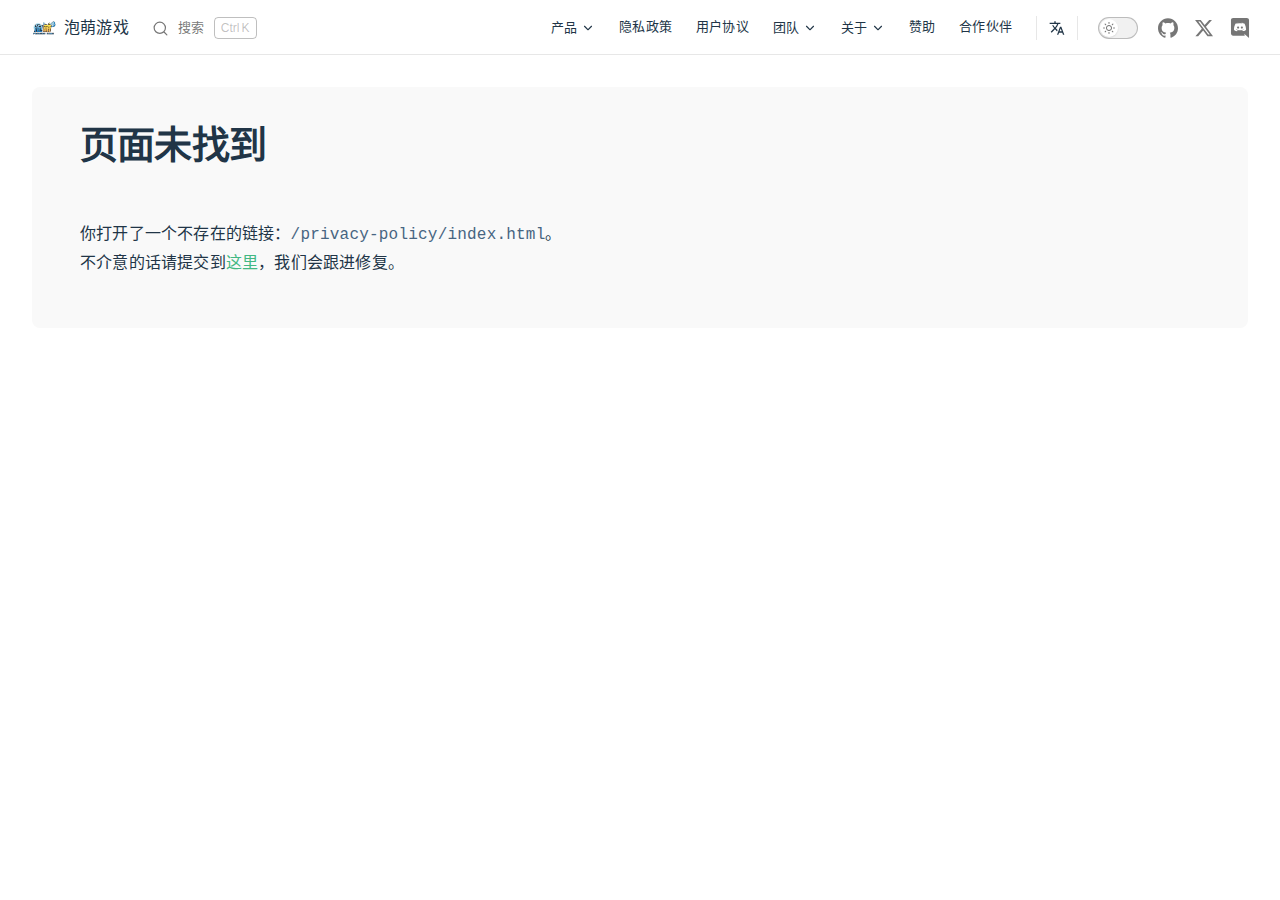
==== privacy-policy/index.html @ c79569f7 "Initial commit27" ====
﻿<!DOCTYPE html>
<html lang="zh-CN" dir="ltr">
    <head>
        <meta charset="utf-8">
        <meta name="viewport" content="width=device-width,initial-scale=1">
        <title>泡萌游戏 - 热爱泡泡系列的初创团队 | 泡萌游戏</title>
        <meta name="description" content="泡萌游戏 - 热爱泡泡系列的初创团队">
        <link rel="preload stylesheet" href="/assets/style.9cc63aee.css" as="style">
        <script type="module" src="/assets/app.879cf5f7.js"></script>
        <link rel="modulepreload" href="/assets/chunks/framework.0ed1d5d2.js">
        <link rel="modulepreload" href="/assets/chunks/VPApp.vue_vue_type_style_index_0_scoped_5dc2ec7a_lang.1f006bdb.js">
        <link rel="modulepreload" href="/assets/chunks/VTLink.vue_vue_type_script_setup_true_lang.615cf787.js">
        <link rel="modulepreload" href="/assets/chunks/PreferenceSwitch.323cb5c9.js">
        <link rel="modulepreload" href="/assets/chunks/VTIconLinkedIn.766062a8.js">
        <link rel="modulepreload" href="/assets/chunks/VTIconChevronLeft.8c786edd.js">
        <link rel="modulepreload" href="/assets/chunks/SponsorsGroup.7c3d9455.js">
        <link rel="modulepreload" href="/assets/index.md.2c958702.lean.js">
        <link rel="prefetch" href="/assets/chunks/VPAlgoliaSearchBox.b4085064.js">
        <link rel="icon" href="/logo.svg">
        <meta name="theme-color" content="#3c8772">
        <meta name="twitter:site" content="@vuejs">
        <meta name="twitter:card" content="summary">
        <meta name="twitter:image" content="http://paomeng-community.rf.gd/wp-content/plugins/pagelayer/images/default-image.png">
        <link rel="preconnect" href="https://sponsors.vuejs.org">
        <script>
            (()=>{
                const e = (s,t,r=!1)=>{
                    const o = localStorage.getItem(s);
                    (o ? o !== "false" : r) && document.documentElement.classList.add(t)
                }
                ;
                e("vue-docs-prefer-composition", "prefer-composition", !0),
                e("vue-docs-prefer-sfc", "prefer-sfc", !0)
            }
            )();
        </script>
        <script src="https://cdn.usefathom.com/script.js" data-site="ZPMMDSYA" data-spa="auto" defer></script>
        <script src="https://vueschool.io/banner.js?affiliate=vuejs&amp;type=top" async></script>
        <script id="check-dark-light">
            (()=>{
                const e = localStorage.getItem("vitepress-theme-appearance") || ""
                  , a = window.matchMedia("(prefers-color-scheme: dark)").matches;
                (!e || e === "auto" ? a : e === "dark") && document.documentElement.classList.add("dark")
            }
            )();
        </script>
        <link rel="preload" href="/assets/inter-roman-latin.2ed14f66.woff2" as="font" type="font/woff2" crossorigin="">
    </head>
    <body>
        <div id="app">
    </div>
        <script>
            window.__VP_HASH_MAP__ = JSON.parse("{\"about_coc.md\":\"25de8bd3\",\"about_community-guide.md\":\"a9beb7de\",\"about_translation.md\":\"0061cc42\",\"api_application.md\":\"ce56d111\",\"about_faq.md\":\"45a38196\",\"api_built-in-components.md\":\"b5990dfc\",\"about_releases.md\":\"05aa1ef6\",\"api_built-in-directives.md\":\"fd3f248b\",\"api_component-instance.md\":\"9a875631\",\"api_composition-api-dependency-injection.md\":\"8c8b9d8b\",\"api_built-in-special-elements.md\":\"4385d204\",\"api_custom-renderer.md\":\"707b3ac7\",\"api_options-composition.md\":\"5fe17748\",\"about_team.md\":\"10da47ed\",\"api_options-misc.md\":\"41c81a0c\",\"api_options-rendering.md\":\"d82fb61f\",\"api_reactivity-advanced.md\":\"6f625af0\",\"api_render-function.md\":\"7cd23d8d\",\"api_sfc-css-features.md\":\"135ed4a3\",\"api_sfc-spec.md\":\"212e61b3\",\"api_general.md\":\"ec56a69b\",\"privacy-policy_index.md\":\"dd8418f2\",\"guide_built-ins_suspense.md\":\"de58e450\",\"guide_built-ins_keep-alive.md\":\"a3218c6a\",\"api_reactivity-core.md\":\"c6df9a8e\",\"api_built-in-special-attributes.md\":\"96eae35e\",\"guide_best-practices_security.md\":\"0eb30174\",\"api_composition-api-setup.md\":\"6ee9abfa\",\"ecosystem_newsletters.md\":\"ddc0d5cd\",\"api_sfc-script-setup.md\":\"d8acce08\",\"examples_index.md\":\"5d3d855e\",\"api_options-state.md\":\"ff826844\",\"api_utility-types.md\":\"74708562\",\"guide_best-practices_production-deployment.md\":\"795f9086\",\"api_ssr.md\":\"2155c472\",\"guide_best-practices_performance.md\":\"277c4415\",\"guide_components_async.md\":\"4675b455\",\"guide_built-ins_transition-group.md\":\"d2d8411f\",\"guide_components_events.md\":\"8458e3d1\",\"guide_built-ins_teleport.md\":\"b6a090df\",\"ecosystem_themes.md\":\"839d862e\",\"guide_essentials_class-and-style.md\":\"4e4f43bb\",\"glossary_index.md\":\"eb084577\",\"guide_built-ins_transition.md\":\"956b362d\",\"guide_essentials_computed.md\":\"96ca0778\",\"guide_essentials_application.md\":\"387b56f6\",\"guide_essentials_conditional.md\":\"0252ae98\",\"guide_essentials_component-basics.md\":\"71edc41a\",\"api_options-lifecycle.md\":\"9057f93d\",\"guide_components_v-model.md\":\"be3d6472\",\"api_composition-api-lifecycle.md\":\"5ba3d796\",\"guide_components_props.md\":\"957d31b7\",\"guide_components_registration.md\":\"c59cb3fa\",\"guide_components_attrs.md\":\"ddf43b85\",\"api_reactivity-utilities.md\":\"ba68617e\",\"guide_essentials_list.md\":\"129507c3\",\"guide_essentials_watchers.md\":\"65344363\",\"guide_essentials_template-refs.md\":\"2aaca9d3\",\"guide_essentials_template-syntax.md\":\"4d2fc076\",\"guide_essentials_reactivity-fundamentals.md\":\"3f1848a1\",\"guide_essentials_event-handling.md\":\"92ad7624\",\"guide_essentials_forms.md\":\"38e78db8\",\"guide_components_provide-inject.md\":\"69239d35\",\"guide_extras_render-function.md\":\"faedab91\",\"style-guide_index.md\":\"e57d1f88\",\"guide_extras_composition-api-faq.md\":\"ec453c80\",\"partners_herodevs.md\":\"926a9d17\",\"guide_extras_ways-of-using-vue.md\":\"93390914\",\"guide_extras_web-components.md\":\"84e0fea4\",\"guide_scaling-up_sfc.md\":\"a106f2be\",\"guide_scaling-up_tooling.md\":\"286da1ee\",\"index.md\":\"2c958702\",\"style-guide_pleade_do_not_translate.md\":\"fbd7b912\",\"guide_extras_reactivity-in-depth.md\":\"37da1e55\",\"translations_index.md\":\"15ffd0f9\",\"guide_extras_animation.md\":\"406b498a\",\"style-guide_rules-use-with-caution.md\":\"bf956f3b\",\"partners_vehikl.md\":\"e9d524e2\",\"partners_passionatepeople.md\":\"aac1ba7f\",\"partners_monterail.md\":\"662cd9ce\",\"partners_curotec.md\":\"7b288eff\",\"partners_redberry.md\":\"d203e96f\",\"sponsor_index.md\":\"1bc20718\",\"tutorial_index.md\":\"fbb121b0\",\"partners_dreamonkey.md\":\"c040f3a1\",\"partners_webreinvent.md\":\"e53c8828\",\"style-guide_rules-recommended.md\":\"b1286bd4\",\"guide_components_slots.md\":\"effa63b6\",\"guide_extras_rendering-mechanism.md\":\"5ae6528e\",\"guide_extras_reactivity-transform.md\":\"139a6910\",\"style-guide_rules-essential.md\":\"c623bb08\",\"guide_scaling-up_routing.md\":\"33ca87a1\",\"guide_best-practices_accessibility.md\":\"5253fca5\",\"guide_typescript_options-api.md\":\"a53b3999\",\"partners_all.md\":\"feab053f\",\"partners_tighten.md\":\"6e459152\",\"guide_typescript_overview.md\":\"6a13c2b5\",\"guide_reusability_plugins.md\":\"2088f174\",\"guide_reusability_composables.md\":\"706904c0\",\"guide_reusability_custom-directives.md\":\"f51fe948\",\"guide_scaling-up_testing.md\":\"d69e47fb\",\"guide_scaling-up_state-management.md\":\"57cd5b83\",\"guide_quick-start.md\":\"bdcaf1fb\",\"guide_introduction.md\":\"aaa1272c\",\"guide_essentials_lifecycle.md\":\"966e0b49\",\"partners_index.md\":\"b639074b\",\"guide_scaling-up_ssr.md\":\"2ff46711\",\"style-guide_rules-strongly-recommended.md\":\"1cb49fe9\",\"guide_typescript_composition-api.md\":\"bf68dfe5\"}");
            window.__VP_SITE_DATA__ = JSON.parse("{\"lang\":\"zh-CN\",\"dir\":\"ltr\",\"title\":\"泡萌游戏\",\"description\":\"泡萌游戏 - 热爱泡泡系列的初创团队\",\"base\":\"/\",\"head\":[],\"appearance\":true,\"themeConfig\":{\"nav\":[{\"text\":\"产品\",\"activeMatch\":\"^/(guide|style-guide|cookbook|examples)/\",\"items\":[{\"text\":\"泡泡战士冒险\",\"link\":\"/introduction/bubblefighteradv\"}]},{\"text\":\"隐私政策\",\"activeMatch\":\"^/privacy-policy/\",\"link\":\"/privacy-policy/\"},{\"text\":\"用户协议\",\"link\":\"/user-agreement\"},{\"text\":\"团队\",\"activeMatch\":\"^/ecosystem/\",\"items\":[{\"text\":\"团队介绍\",\"items\":[{\"text\":\"主创\",\"link\":\"/partners/\"},{\"text\":\"美术师\",\"link\":\"/ecosystem/themes\"},{\"text\":\"建模师\",\"link\":\"https://certification.vuejs.org/?ref=vuejs-nav\"},{\"text\":\"韩语翻译师\",\"link\":\"https://vuejobs.com/?ref=vuejs\"}]}]},{\"text\":\"关于\",\"activeMatch\":\"^/about/\",\"items\":[{\"text\":\"常见问题\",\"link\":\"/about/faq\"},{\"text\":\"联系方式\",\"link\":\"/about/team\"},{\"text\":\"版本发布\",\"link\":\"/about/releases\"},{\"text\":\"特别鸣谢\",\"link\":\"/about/community-guide\"}]},{\"text\":\"赞助\",\"link\":\"/sponsor/\"},{\"text\":\"合作伙伴\",\"link\":\"/partners/\",\"activeMatch\":\"^/partners/\"}],\"sidebar\":{\"/guide/\":[{\"text\":\"开始\",\"items\":[{\"text\":\"简介\",\"link\":\"/guide/introduction\"},{\"text\":\"快速上手\",\"link\":\"/guide/quick-start\"}]},{\"text\":\"基础\",\"items\":[{\"text\":\"创建一个应用\",\"link\":\"/guide/essentials/application\"},{\"text\":\"模板语法\",\"link\":\"/guide/essentials/template-syntax\"},{\"text\":\"响应式基础\",\"link\":\"/guide/essentials/reactivity-fundamentals\"},{\"text\":\"计算属性\",\"link\":\"/guide/essentials/computed\"},{\"text\":\"类与样式绑定\",\"link\":\"/guide/essentials/class-and-style\"},{\"text\":\"条件渲染\",\"link\":\"/guide/essentials/conditional\"},{\"text\":\"列表渲染\",\"link\":\"/guide/essentials/list\"},{\"text\":\"事件处理\",\"link\":\"/guide/essentials/event-handling\"},{\"text\":\"表单输入绑定\",\"link\":\"/guide/essentials/forms\"},{\"text\":\"生命周期\",\"link\":\"/guide/essentials/lifecycle\"},{\"text\":\"侦听器\",\"link\":\"/guide/essentials/watchers\"},{\"text\":\"模板引用\",\"link\":\"/guide/essentials/template-refs\"},{\"text\":\"组件基础\",\"link\":\"/guide/essentials/component-basics\"}]},{\"text\":\"深入组件\",\"items\":[{\"text\":\"注册\",\"link\":\"/guide/components/registration\"},{\"text\":\"Props\",\"link\":\"/guide/components/props\"},{\"text\":\"事件\",\"link\":\"/guide/components/events\"},{\"text\":\"组件 v-model\",\"link\":\"/guide/components/v-model\"},{\"text\":\"透传 Attributes\",\"link\":\"/guide/components/attrs\"},{\"text\":\"插槽\",\"link\":\"/guide/components/slots\"},{\"text\":\"依赖注入\",\"link\":\"/guide/components/provide-inject\"},{\"text\":\"异步组件\",\"link\":\"/guide/components/async\"}]},{\"text\":\"逻辑复用\",\"items\":[{\"text\":\"组合式函数\",\"link\":\"/guide/reusability/composables\"},{\"text\":\"自定义指令\",\"link\":\"/guide/reusability/custom-directives\"},{\"text\":\"插件\",\"link\":\"/guide/reusability/plugins\"}]},{\"text\":\"内置组件\",\"items\":[{\"text\":\"Transition\",\"link\":\"/guide/built-ins/transition\"},{\"text\":\"TransitionGroup\",\"link\":\"/guide/built-ins/transition-group\"},{\"text\":\"KeepAlive\",\"link\":\"/guide/built-ins/keep-alive\"},{\"text\":\"Teleport\",\"link\":\"/guide/built-ins/teleport\"},{\"text\":\"Suspense\",\"link\":\"/guide/built-ins/suspense\"}]},{\"text\":\"应用规模化\",\"items\":[{\"text\":\"单文件组件\",\"link\":\"/guide/scaling-up/sfc\"},{\"text\":\"工具链\",\"link\":\"/guide/scaling-up/tooling\"},{\"text\":\"路由\",\"link\":\"/guide/scaling-up/routing\"},{\"text\":\"状态管理\",\"link\":\"/guide/scaling-up/state-management\"},{\"text\":\"测试\",\"link\":\"/guide/scaling-up/testing\"},{\"text\":\"服务端渲染 (SSR)\",\"link\":\"/guide/scaling-up/ssr\"}]},{\"text\":\"最佳实践\",\"items\":[{\"text\":\"生产部署\",\"link\":\"/guide/best-practices/production-deployment\"},{\"text\":\"性能优化\",\"link\":\"/guide/best-practices/performance\"},{\"text\":\"无障碍访问\",\"link\":\"/guide/best-practices/accessibility\"},{\"text\":\"安全\",\"link\":\"/guide/best-practices/security\"}]},{\"text\":\"TypeScript\",\"items\":[{\"text\":\"总览\",\"link\":\"/guide/typescript/overview\"},{\"text\":\"TS 与组合式 API\",\"link\":\"/guide/typescript/composition-api\"},{\"text\":\"TS 与选项式 API\",\"link\":\"/guide/typescript/options-api\"}]},{\"text\":\"进阶主题\",\"items\":[{\"text\":\"使用 Vue 的多种方式\",\"link\":\"/guide/extras/ways-of-using-vue\"},{\"text\":\"组合式 API 常见问答\",\"link\":\"/guide/extras/composition-api-faq\"},{\"text\":\"深入响应式系统\",\"link\":\"/guide/extras/reactivity-in-depth\"},{\"text\":\"渲染机制\",\"link\":\"/guide/extras/rendering-mechanism\"},{\"text\":\"渲染函数 & JSX\",\"link\":\"/guide/extras/render-function\"},{\"text\":\"Vue 与 Web Components\",\"link\":\"/guide/extras/web-components\"},{\"text\":\"动画技巧\",\"link\":\"/guide/extras/animation\"}]}],\"/api/\":[{\"text\":\"全局 API\",\"items\":[{\"text\":\"应用实例\",\"link\":\"/api/application\"},{\"text\":\"通用\",\"link\":\"/api/general\"}]},{\"text\":\"组合式 API\",\"items\":[{\"text\":\"setup()\",\"link\":\"/api/composition-api-setup\"},{\"text\":\"响应式: 核心\",\"link\":\"/api/reactivity-core\"},{\"text\":\"响应式: 工具\",\"link\":\"/api/reactivity-utilities\"},{\"text\":\"响应式: 进阶\",\"link\":\"/api/reactivity-advanced\"},{\"text\":\"生命周期钩子\",\"link\":\"/api/composition-api-lifecycle\"},{\"text\":\"依赖注入\",\"link\":\"/api/composition-api-dependency-injection\"}]},{\"text\":\"选项式 API\",\"items\":[{\"text\":\"状态选项\",\"link\":\"/api/options-state\"},{\"text\":\"渲染选项\",\"link\":\"/api/options-rendering\"},{\"text\":\"生命周期选项\",\"link\":\"/api/options-lifecycle\"},{\"text\":\"组合选项\",\"link\":\"/api/options-composition\"},{\"text\":\"其他杂项\",\"link\":\"/api/options-misc\"},{\"text\":\"组件实例\",\"link\":\"/api/component-instance\"}]},{\"text\":\"内置内容\",\"items\":[{\"text\":\"指令\",\"link\":\"/api/built-in-directives\"},{\"text\":\"组件\",\"link\":\"/api/built-in-components\"},{\"text\":\"特殊元素\",\"link\":\"/api/built-in-special-elements\"},{\"text\":\"特殊 Attributes\",\"link\":\"/api/built-in-special-attributes\"}]},{\"text\":\"单文件组件\",\"items\":[{\"text\":\"语法定义\",\"link\":\"/api/sfc-spec\"},{\"text\":\"<script setup>\",\"link\":\"/api/sfc-script-setup\"},{\"text\":\"CSS 功能\",\"link\":\"/api/sfc-css-features\"}]},{\"text\":\"进阶 API\",\"items\":[{\"text\":\"渲染函数\",\"link\":\"/api/render-function\"},{\"text\":\"服务端渲染\",\"link\":\"/api/ssr\"},{\"text\":\"TypeScript 工具类型\",\"link\":\"/api/utility-types\"},{\"text\":\"自定义渲染\",\"link\":\"/api/custom-renderer\"}]}],\"/examples/\":[{\"text\":\"基础\",\"items\":[{\"text\":\"你好，世界\",\"link\":\"/examples/#hello-world\"},{\"text\":\"处理用户输入\",\"link\":\"/examples/#handling-input\"},{\"text\":\"Attribute 绑定\",\"link\":\"/examples/#attribute-bindings\"},{\"text\":\"条件与循环\",\"link\":\"/examples/#conditionals-and-loops\"},{\"text\":\"表单绑定\",\"link\":\"/examples/#form-bindings\"},{\"text\":\"简单组件\",\"link\":\"/examples/#simple-component\"}]},{\"text\":\"实战\",\"items\":[{\"text\":\"Markdown 编辑器\",\"link\":\"/examples/#markdown\"},{\"text\":\"获取数据\",\"link\":\"/examples/#fetching-data\"},{\"text\":\"带有排序和过滤器的网格\",\"link\":\"/examples/#grid\"},{\"text\":\"树状视图\",\"link\":\"/examples/#tree\"},{\"text\":\"SVG 图像\",\"link\":\"/examples/#svg\"},{\"text\":\"带过渡动效的模态框\",\"link\":\"/examples/#modal\"},{\"text\":\"带过渡动效的列表\",\"link\":\"/examples/#list-transition\"},{\"text\":\"TodoMVC\",\"link\":\"/examples/#todomvc\"}]},{\"text\":\"7 GUIs\",\"items\":[{\"text\":\"计数器\",\"link\":\"/examples/#counter\"},{\"text\":\"温度转换器\",\"link\":\"/examples/#temperature-converter\"},{\"text\":\"机票预订\",\"link\":\"/examples/#flight-booker\"},{\"text\":\"计时器\",\"link\":\"/examples/#timer\"},{\"text\":\"CRUD\",\"link\":\"/examples/#crud\"},{\"text\":\"画圆\",\"link\":\"/examples/#circle-drawer\"},{\"text\":\"单元格\",\"link\":\"/examples/#cells\"}]}],\"/style-guide/\":[{\"text\":\"Style Guide\",\"items\":[{\"text\":\"Overview\",\"link\":\"/style-guide/\"},{\"text\":\"A - Essential\",\"link\":\"/style-guide/rules-essential\"},{\"text\":\"B - Strongly Recommended\",\"link\":\"/style-guide/rules-strongly-recommended\"},{\"text\":\"C - Recommended\",\"link\":\"/style-guide/rules-recommended\"},{\"text\":\"D - Use with Caution\",\"link\":\"/style-guide/rules-use-with-caution\"}]}]},\"i18n\":{\"search\":\"搜索\",\"menu\":\"菜单\",\"toc\":\"本页目录\",\"returnToTop\":\"返回顶部\",\"appearance\":\"外观\",\"previous\":\"前一篇\",\"next\":\"下一篇\",\"pageNotFound\":\"页面未找到\",\"deadLink\":{\"before\":\"你打开了一个不存在的链接：\",\"after\":\"。\"},\"deadLinkReport\":{\"before\":\"不介意的话请提交到\",\"link\":\"这里\",\"after\":\"，我们会跟进修复。\"},\"footerLicense\":{\"before\":\"\",\"after\":\"\"},\"ariaAnnouncer\":{\"before\":\"\",\"after\":\"已经加载完毕\"},\"ariaDarkMode\":\"切换深色模式\",\"ariaSkipToContent\":\"直接跳到内容\",\"ariaToC\":\"当前页面的目录\",\"ariaMainNav\":\"主导航\",\"ariaMobileNav\":\"移动版导航\",\"ariaSidebarNav\":\"侧边栏导航\"},\"localeLinks\":[{\"link\":\"https://vuejs.org\",\"text\":\"English\",\"repo\":\"https://github.com/vuejs/docs\"},{\"link\":\"https://ja.vuejs.org\",\"text\":\"日本語\",\"repo\":\"https://github.com/vuejs-translations/docs-ja\"},{\"link\":\"https://ua.vuejs.org\",\"text\":\"Українська\",\"repo\":\"https://github.com/vuejs-translations/docs-uk\"},{\"link\":\"https://fr.vuejs.org\",\"text\":\"Français\",\"repo\":\"https://github.com/vuejs-translations/docs-fr\"},{\"link\":\"https://ko.vuejs.org\",\"text\":\"한국어\",\"repo\":\"https://github.com/vuejs-translations/docs-ko\"},{\"link\":\"https://pt.vuejs.org\",\"text\":\"Português\",\"repo\":\"https://github.com/vuejs-translations/docs-pt\"},{\"link\":\"https://bn.vuejs.org\",\"text\":\"বাংলা\",\"repo\":\"https://github.com/vuejs-translations/docs-bn\"},{\"link\":\"https://it.vuejs.org\",\"text\":\"Italiano\",\"repo\":\"https://github.com/vuejs-translations/docs-it\"},{\"link\":\"/translations/\",\"text\":\"帮助我们翻译！\",\"isTranslationsDesc\":true}],\"algolia\":{\"indexName\":\"vuejs_cn2\",\"appId\":\"UURH1MHAF7\",\"apiKey\":\"c23eb8e7895f42daeaf2bf6f63eb4bf6\",\"searchParameters\":{\"facetFilters\":[\"version:v3\"]},\"placeholder\":\"搜索文档\",\"translations\":{\"button\":{\"buttonText\":\"搜索\"},\"modal\":{\"searchBox\":{\"resetButtonTitle\":\"清除查询条件\",\"resetButtonAriaLabel\":\"清除查询条件\",\"cancelButtonText\":\"取消\",\"cancelButtonAriaLabel\":\"取消\"},\"startScreen\":{\"recentSearchesTitle\":\"搜索历史\",\"noRecentSearchesText\":\"没有搜索历史\",\"saveRecentSearchButtonTitle\":\"保存到搜索历史\",\"removeRecentSearchButtonTitle\":\"从搜索历史中移除\",\"favoriteSearchesTitle\":\"收藏\",\"removeFavoriteSearchButtonTitle\":\"从收藏中移除\"},\"errorScreen\":{\"titleText\":\"无法获取结果\",\"helpText\":\"你可能需要检查你的网络连接\"},\"footer\":{\"selectText\":\"选择\",\"navigateText\":\"切换\",\"closeText\":\"关闭\",\"searchByText\":\"搜索供应商\"},\"noResultsScreen\":{\"noResultsText\":\"无法找到相关结果\",\"suggestedQueryText\":\"你可以尝试查询\",\"reportMissingResultsText\":\"你认为这个查询应该有结果？\",\"reportMissingResultsLinkText\":\"向我们反馈\"}}}},\"socialLinks\":[{\"icon\":\"github\",\"link\":\"https://github.com/vuejs/\"},{\"icon\":\"twitter\",\"link\":\"https://twitter.com/vuejs\"},{\"icon\":\"discord\",\"link\":\"https://discord.com/invite/HBherRA\"}],\"editLink\":{\"repo\":\"vuejs-translations/docs-zh-cn\",\"text\":\"在 GitHub 上编辑此页\"},\"footer\":{\"license\":{\"text\":\"版权声明\",\"link\":\"https://github.com/vuejs-translations/docs-zh-cn#%E7%89%88%E6%9D%83%E5%A3%B0%E6%98%8E\"},\"copyright\":\"本中文文档采用 知识共享署名-非商业性使用-相同方式共享 4.0 国际许可协议  (CC BY-NC-SA 4.0) 进行许可。\"}},\"locales\":{},\"scrollOffset\":[\"header\",\".VPLocalNav\"],\"cleanUrls\":false}");
        </script>
    </body>
</html>
---- assets/style.9cc63aee.css ----
@import"https://fonts.googleapis.com/css2?family=Inter:wght@100..900&display=swap";.TeamHero[data-v-96f4b379] {
    padding: 48px 24px
}

@media (min-width: 768px) {
    .TeamHero[data-v-96f4b379] {
        padding:64px 32px 48px
    }
}

.container[data-v-96f4b379] {
    margin: 0 auto;
    max-width: 960px
}

.title[data-v-96f4b379],.lead[data-v-96f4b379] {
    transition: color .25s
}

.title[data-v-96f4b379] {
    line-height: 32px;
    font-size: 32px;
    font-weight: 500
}

@media (min-width: 768px) {
    .title[data-v-96f4b379] {
        line-height:40px;
        font-size: 40px
    }
}

.lead[data-v-96f4b379] {
    padding-top: 8px;
    font-size: 16px;
    font-weight: 500;
    max-width: 512px;
    color: var(--vt-c-text-2)
}

.action[data-v-96f4b379] {
    padding-top: 4px
}

.action[data-v-96f4b379] a {
    display: inline-block;
    line-height: 20px;
    font-size: 14px;
    font-weight: 500;
    color: var(--vt-c-brand);
    transition: color .25s
}

.action[data-v-96f4b379] a:hover {
    color: var(--vt-c-brand-dark)
}

.TeamMember[data-v-ddc220f8] {
    position: relative;
    background-color: var(--vt-c-bg-soft);
    transition: background-color .5s
}

@media (min-width: 512px) {
    .TeamMember[data-v-ddc220f8] {
        display:flex
    }
}

@media (min-width: 640px) {
    .TeamMember[data-v-ddc220f8] {
        border-radius:8px
    }
}

.sponsor[data-v-ddc220f8] {
    position: absolute;
    top: 16px;
    right: 16px;
    display: flex;
    align-items: center;
    border: 1px solid #fd1d7c;
    border-radius: 4px;
    padding: 4px 8px;
    font-size: 12px;
    font-weight: 500;
    color: #fd1d7c;
    transition: color .25s,background-color .25s
}

.sponsor[data-v-ddc220f8]:hover {
    color: var(--vt-c-white);
    background-color: #fd1d7c
}

.sponsor-icon[data-v-ddc220f8] {
    margin-right: 6px;
    width: 14px;
    height: 14px;
    fill: currentColor
}

.avatar[data-v-ddc220f8] {
    flex-shrink: 0;
    padding: 32px 32px 0
}

@media (min-width: 512px) {
    .avatar[data-v-ddc220f8] {
        padding:32px 0 0 32px
    }
}

.avatar-img[data-v-ddc220f8] {
    border-radius: 50%;
    width: 96px;
    height: 96px;
    transform: translate(-8px)
}

@media (min-width: 512px) {
    .avatar-img[data-v-ddc220f8] {
        width:80px;
        height: 80px;
        transform: translate(0)
    }
}

.data[data-v-ddc220f8] {
    padding: 20px 32px 32px
}

@media (min-width: 512px) {
    .data[data-v-ddc220f8] {
        padding:40px 32px 32px
    }
}

.name[data-v-ddc220f8] {
    font-size: 20px;
    font-weight: 500
}

.org[data-v-ddc220f8] {
    padding-top: 4px;
    line-height: 20px;
    max-width: 320px;
    font-size: 14px;
    font-weight: 500;
    color: var(--vt-c-text-2);
    transition: color .5s
}

.company[data-v-ddc220f8] {
    color: var(--vt-c-text-1);
    transition: color .25s
}

.company.link[data-v-ddc220f8]:hover {
    color: var(--vt-c-brand);
    transition: color .5s
}

.profiles[data-v-ddc220f8] {
    padding-top: 16px
}

.desc[data-v-ddc220f8] {
    display: flex
}

.desc+.desc[data-v-ddc220f8] {
    padding-top: 12px
}

.desc-title[data-v-ddc220f8] {
    display: flex;
    justify-content: center;
    align-items: center;
    flex-shrink: 0;
    padding-right: 12px;
    height: 20px
}

.desc-icon[data-v-ddc220f8] {
    width: 16px;
    height: 16px;
    fill: var(--vt-c-text-2);
    transition: fill .25s
}

.desc-icon.code[data-v-ddc220f8] {
    transform: translateY(1px)
}

.desc-list[data-v-ddc220f8] {
    display: flex;
    flex-wrap: wrap;
    margin: 0 -4px
}

.desc-item[data-v-ddc220f8] {
    padding: 0 4px;
    line-height: 20px;
    font-size: 14px;
    font-weight: 500;
    color: var(--vt-c-text-1);
    transition: color .5s
}

.desc-item[data-v-ddc220f8]:after {
    margin-left: 8px;
    content: "•";
    color: var(--vt-c-text-3);
    transition: color .25s
}

.desc-item[data-v-ddc220f8]:last-child:after {
    display: none
}

.desc-text[data-v-ddc220f8] {
    line-height: 20px;
    font-size: 14px;
    font-weight: 500;
    color: var(--vt-c-text-1);
    transition: color .25s
}

.desc-link[data-v-ddc220f8] {
    line-height: 20px;
    font-size: 14px;
    font-weight: 500;
    color: var(--vt-c-brand);
    transition: color .25s
}

.desc-link[data-v-ddc220f8]:hover {
    color: var(--vt-c-brand-dark)
}

.social-list[data-v-ddc220f8] {
    display: flex;
    flex-wrap: wrap;
    margin-left: -6px;
    padding-top: 16px
}

.social-item+.social-item[data-v-ddc220f8] {
    padding-left: 8px
}

.social-link[data-v-ddc220f8] {
    display: flex;
    justify-content: center;
    align-items: center;
    width: 32px;
    height: 32px;
    color: var(--vt-c-text-2);
    transition: color .25s
}

.social-link[data-v-ddc220f8]:hover {
    color: var(--vt-c-text-1)
}

.social-icon[data-v-ddc220f8] {
    width: 20px;
    height: 20px;
    fill: currentColor
}

@media (min-width: 768px) {
    .TeamList[data-v-481123ff] {
        padding:0 32px
    }
}

.container[data-v-481123ff] {
    border-top: 1px solid var(--vt-c-divider-light);
    padding-top: 24px
}

@media (min-width: 768px) {
    .container[data-v-481123ff] {
        margin:0 auto;
        display: flex;
        align-items: flex-start;
        max-width: 960px
    }
}

.info[data-v-481123ff] {
    flex-shrink: 0;
    padding: 0 24px;
    max-width: 512px
}

@media (min-width: 768px) {
    .info[data-v-481123ff] {
        position:sticky;
        top: calc(var(--vt-banner-height, 0px) + 32px);
        left: 0;
        padding: 0 24px 0 0;
        width: 256px
    }

    html.banner-dismissed .info[data-v-481123ff] {
        top: 32px
    }
}

@media (min-width: 960px) {
    .info[data-v-481123ff] {
        top:calc(var(--vt-banner-height, 0px) + 88px);
        padding: 0 64px 0 0;
        width: 384px
    }

    html.banner-dismissed .info[data-v-481123ff] {
        top: 88px
    }
}

.title[data-v-481123ff] {
    font-size: 20px;
    font-weight: 500
}

.lead[data-v-481123ff] {
    padding-top: 8px;
    line-height: 24px;
    font-size: 14px;
    font-weight: 500;
    color: var(--vt-c-text-2)
}

.members[data-v-481123ff] {
    padding-top: 24px
}

@media (min-width: 768px) {
    .members[data-v-481123ff] {
        flex-grow:1;
        padding-top: 0
    }
}

.member+.member[data-v-481123ff] {
    padding-top: 16px
}

@media (min-width: 640px) {
    .member[data-v-481123ff] {
        margin:0 auto;
        max-width: 592px
    }
}

@media (min-width: 768px) {
    .member[data-v-481123ff] {
        margin:0;
        max-width: 100%
    }
}

.TeamPage[data-v-b8175b5e] {
    padding-bottom: 16px
}

@media (min-width: 768px) {
    .TeamPage[data-v-b8175b5e] {
        padding-bottom:96px
    }
}

.TeamList+.TeamList[data-v-b8175b5e] {
    padding-top: 64px
}

#api-index[data-v-10e2fb76] {
    max-width: 1024px;
    margin: 0 auto;
    padding: 64px 32px
}

h1[data-v-10e2fb76],h2[data-v-10e2fb76],h3[data-v-10e2fb76] {
    font-weight: 600;
    line-height: 1
}

h1[data-v-10e2fb76],h2[data-v-10e2fb76] {
    letter-spacing: -.02em
}

h1[data-v-10e2fb76] {
    font-size: 38px
}

h2[data-v-10e2fb76] {
    font-size: 24px;
    color: var(--vt-c-text-1);
    margin: 36px 0;
    transition: color .5s;
    padding-top: 36px;
    border-top: 1px solid var(--vt-c-divider-light)
}

h3[data-v-10e2fb76] {
    letter-spacing: -.01em;
    color: var(--vt-c-green);
    font-size: 18px;
    margin-bottom: 1em;
    transition: color .5s
}

.api-section[data-v-10e2fb76] {
    margin-bottom: 64px
}

.api-groups a[data-v-10e2fb76] {
    font-size: 15px;
    font-weight: 500;
    line-height: 2;
    color: var(--vt-c-text-code);
    transition: color .5s
}

.dark api-groups a[data-v-10e2fb76] {
    font-weight: 400
}

.api-groups a[data-v-10e2fb76]:hover {
    color: var(--vt-c-green);
    transition: none
}

.api-group[data-v-10e2fb76] {
    break-inside: avoid;
    overflow: auto;
    margin-bottom: 20px;
    background-color: var(--vt-c-bg-soft);
    border-radius: 8px;
    padding: 24px 28px;
    transition: background-color .5s
}

.header[data-v-10e2fb76] {
    display: flex;
    align-items: center;
    justify-content: space-between
}

.api-filter[data-v-10e2fb76] {
    display: flex;
    align-items: center;
    justify-content: flex-start;
    gap: 1rem
}

#api-filter[data-v-10e2fb76] {
    border: 1px solid var(--vt-c-divider);
    border-radius: 8px;
    padding: 6px 12px;
    transition: box-shadow .25s ease
}

#api-filter[data-v-10e2fb76]:focus {
    box-shadow: 0 0 4pt #00d47499
}

.api-filter[data-v-10e2fb76]:focus {
    border-color: var(--vt-c-green-light)
}

.no-match[data-v-10e2fb76] {
    font-size: 1.2em;
    color: var(--vt-c-text-3);
    text-align: center;
    margin-top: 36px;
    padding-top: 36px;
    border-top: 1px solid var(--vt-c-divider-light)
}

@media (max-width: 768px) {
    #api-index[data-v-10e2fb76] {
        padding:42px 24px
    }

    h1[data-v-10e2fb76] {
        font-size: 32px;
        margin-bottom: 24px
    }

    h2[data-v-10e2fb76] {
        font-size: 22px;
        margin: 42px 0 32px;
        padding-top: 32px
    }

    .api-groups a[data-v-10e2fb76] {
        font-size: 14px
    }

    .header[data-v-10e2fb76] {
        display: block
    }
}

@media (min-width: 768px) {
    .api-groups[data-v-10e2fb76] {
        columns:2
    }
}

@media (min-width: 1024px) {
    .api-groups[data-v-10e2fb76] {
        columns:3
    }
}

html body {
    font-synthesis: style
}

@font-face {
    font-family: Inter var;
    font-weight: 100 900;
    font-display: swap;
    font-style: normal;
    font-named-instance:"Regular";src: url(/assets/inter-roman-cyrillic.5f2c6c8c.woff2) format("woff2");
    unicode-range: U+0301,U+0400-045F,U+0490-0491,U+04B0-04B1,U+2116
}

@font-face {
    font-family: Inter var;
    font-weight: 100 900;
    font-display: swap;
    font-style: normal;
    font-named-instance:"Regular";src: url(/assets/inter-roman-cyrillic-ext.e75737ce.woff2) format("woff2");
    unicode-range: U+0460-052F,U+1C80-1C88,U+20B4,U+2DE0-2DFF,U+A640-A69F,U+FE2E-FE2F
}

@font-face {
    font-family: Inter var;
    font-weight: 100 900;
    font-display: swap;
    font-style: normal;
    font-named-instance:"Regular";src: url(/assets/inter-roman-greek.d5a6d92a.woff2) format("woff2");
    unicode-range: U+0370-03FF
}

@font-face {
    font-family: Inter var;
    font-weight: 100 900;
    font-display: swap;
    font-style: normal;
    font-named-instance:"Regular";src: url(/assets/inter-roman-greek-ext.ab0619bc.woff2) format("woff2");
    unicode-range: U+1F00-1FFF
}

@font-face {
    font-family: Inter var;
    font-weight: 100 900;
    font-display: swap;
    font-style: normal;
    font-named-instance:"Regular";src: url(/assets/inter-roman-latin.2ed14f66.woff2) format("woff2");
    unicode-range: U+0000-00FF,U+0131,U+0152-0153,U+02BB-02BC,U+02C6,U+02DA,U+02DC,U+2000-206F,U+2074,U+20AC,U+2122,U+2191,U+2193,U+2212,U+2215,U+FEFF,U+FFFD
}

@font-face {
    font-family: Inter var;
    font-weight: 100 900;
    font-display: swap;
    font-style: normal;
    font-named-instance:"Regular";src: url(/assets/inter-roman-latin-ext.0030eebd.woff2) format("woff2");
    unicode-range: U+0100-024F,U+0259,U+1E00-1EFF,U+2020,U+20A0-20AB,U+20AD-20CF,U+2113,U+2C60-2C7F,U+A720-A7FF
}

@font-face {
    font-family: Inter var;
    font-weight: 100 900;
    font-display: swap;
    font-style: normal;
    font-named-instance:"Regular";src: url(/assets/inter-roman-vietnamese.14ce25a6.woff2) format("woff2");
    unicode-range: U+0102-0103,U+0110-0111,U+0128-0129,U+0168-0169,U+01A0-01A1,U+01AF-01B0,U+1EA0-1EF9,U+20AB
}

@font-face {
    font-family: Inter var;
    font-weight: 100 900;
    font-display: swap;
    font-style: italic;
    font-named-instance:"Italic";src: url(/assets/inter-italic-cyrillic.ea42a392.woff2) format("woff2");
    unicode-range: U+0301,U+0400-045F,U+0490-0491,U+04B0-04B1,U+2116
}

@font-face {
    font-family: Inter var;
    font-weight: 100 900;
    font-display: swap;
    font-style: italic;
    font-named-instance:"Italic";src: url(/assets/inter-italic-cyrillic-ext.33bd5a8e.woff2) format("woff2");
    unicode-range: U+0460-052F,U+1C80-1C88,U+20B4,U+2DE0-2DFF,U+A640-A69F,U+FE2E-FE2F
}

@font-face {
    font-family: Inter var;
    font-weight: 100 900;
    font-display: swap;
    font-style: italic;
    font-named-instance:"Italic";src: url(/assets/inter-italic-greek.8f4463c4.woff2) format("woff2");
    unicode-range: U+0370-03FF
}

@font-face {
    font-family: Inter var;
    font-weight: 100 900;
    font-display: swap;
    font-style: italic;
    font-named-instance:"Italic";src: url(/assets/inter-italic-greek-ext.4fbe9427.woff2) format("woff2");
    unicode-range: U+1F00-1FFF
}

@font-face {
    font-family: Inter var;
    font-weight: 100 900;
    font-display: swap;
    font-style: italic;
    font-named-instance:"Italic";src: url(/assets/inter-italic-latin.bd3b6f56.woff2) format("woff2");
    unicode-range: U+0000-00FF,U+0131,U+0152-0153,U+02BB-02BC,U+02C6,U+02DA,U+02DC,U+2000-206F,U+2074,U+20AC,U+2122,U+2191,U+2193,U+2212,U+2215,U+FEFF,U+FFFD
}

@font-face {
    font-family: Inter var;
    font-weight: 100 900;
    font-display: swap;
    font-style: italic;
    font-named-instance:"Italic";src: url(/assets/inter-italic-latin-ext.bd8920cc.woff2) format("woff2");
    unicode-range: U+0100-024F,U+0259,U+1E00-1EFF,U+2020,U+20A0-20AB,U+20AD-20CF,U+2113,U+2C60-2C7F,U+A720-A7FF
}

@font-face {
    font-family: Inter var;
    font-weight: 100 900;
    font-display: swap;
    font-style: italic;
    font-named-instance:"Italic";src: url(/assets/inter-italic-vietnamese.6ce511fb.woff2) format("woff2");
    unicode-range: U+0102-0103,U+0110-0111,U+0128-0129,U+0168-0169,U+01A0-01A1,U+01AF-01B0,U+1EA0-1EF9,U+20AB
}

@font-face {
    font-family: Chinese Quotes;
    src: local("PingFang SC Regular"),local("PingFang SC"),local("SimHei"),local("Source Han Sans SC");
    unicode-range: U+2018,U+2019,U+201C,U+201D
}

/*! normalize.css v8.0.1 | MIT License | github.com/necolas/normalize.css */
html {
    line-height: 1.15;
    -webkit-text-size-adjust: 100%
}

body {
    margin: 0
}

main {
    display: block
}

h1 {
    font-size: 2em;
    margin: .67em 0
}

hr {
    box-sizing: content-box;
    height: 0;
    overflow: visible
}

pre {
    font-family: monospace,monospace;
    font-size: 1em
}

a {
    background-color: transparent
}

abbr[title] {
    border-bottom: none;
    text-decoration: underline;
    text-decoration: underline dotted
}

b,strong {
    font-weight: bolder
}

code,kbd,samp {
    font-family: monospace,monospace;
    font-size: 1em
}

small {
    font-size: 80%
}

sub,sup {
    font-size: 75%;
    line-height: 0;
    position: relative;
    vertical-align: baseline
}

sub {
    bottom: -.25em
}

sup {
    top: -.5em
}

img {
    border-style: none
}

button,input,optgroup,select,textarea {
    font-family: inherit;
    font-size: 100%;
    line-height: 1.15;
    margin: 0
}

button,input {
    overflow: visible
}

button,select {
    text-transform: none
}

button,[type=button],[type=reset],[type=submit] {
    -webkit-appearance: button
}

button::-moz-focus-inner,[type=button]::-moz-focus-inner,[type=reset]::-moz-focus-inner,[type=submit]::-moz-focus-inner {
    border-style: none;
    padding: 0
}

button:-moz-focusring,[type=button]:-moz-focusring,[type=reset]:-moz-focusring,[type=submit]:-moz-focusring {
    outline: 1px dotted ButtonText
}

fieldset {
    padding: .35em .75em .625em
}

legend {
    box-sizing: border-box;
    color: inherit;
    display: table;
    max-width: 100%;
    padding: 0;
    white-space: normal
}

progress {
    vertical-align: baseline
}

textarea {
    overflow: auto
}

[type=checkbox],[type=radio] {
    box-sizing: border-box;
    padding: 0
}

[type=number]::-webkit-inner-spin-button,[type=number]::-webkit-outer-spin-button {
    height: auto
}

[type=search] {
    -webkit-appearance: textfield;
    outline-offset: -2px
}

[type=search]::-webkit-search-decoration {
    -webkit-appearance: none
}

::-webkit-file-upload-button {
    -webkit-appearance: button;
    font: inherit
}

details {
    display: block
}

summary {
    display: list-item
}

template {
    display: none
}

[hidden] {
    display: none
}

:root {
    --vt-c-white: #ffffff;
    --vt-c-white-soft: #f9f9f9;
    --vt-c-white-mute: #f1f1f1;
    --vt-c-black: #1a1a1a;
    --vt-c-black-pure: #000000;
    --vt-c-black-soft: #242424;
    --vt-c-black-mute: #2f2f2f;
    --vt-c-indigo: #213547;
    --vt-c-indigo-soft: #476582;
    --vt-c-indigo-light: #aac8e4;
    --vt-c-gray: #8e8e8e;
    --vt-c-gray-light-1: #aeaeae;
    --vt-c-gray-light-2: #c7c7c7;
    --vt-c-gray-light-3: #d1d1d1;
    --vt-c-gray-light-4: #e5e5e5;
    --vt-c-gray-light-5: #f2f2f2;
    --vt-c-gray-dark-1: #636363;
    --vt-c-gray-dark-2: #484848;
    --vt-c-gray-dark-3: #3a3a3a;
    --vt-c-gray-dark-4: #282828;
    --vt-c-gray-dark-5: #202020;
    --vt-c-divider-light-1: rgba(60, 60, 60, .29);
    --vt-c-divider-light-2: rgba(60, 60, 60, .12);
    --vt-c-divider-dark-1: rgba(84, 84, 84, .65);
    --vt-c-divider-dark-2: rgba(84, 84, 84, .48);
    --vt-c-text-light-1: var(--vt-c-indigo);
    --vt-c-text-light-2: rgba(60, 60, 60, .7);
    --vt-c-text-light-3: rgba(60, 60, 60, .33);
    --vt-c-text-light-4: rgba(60, 60, 60, .18);
    --vt-c-text-light-code: var(--vt-c-indigo-soft);
    --vt-c-text-dark-1: rgba(255, 255, 255, .87);
    --vt-c-text-dark-2: rgba(235, 235, 235, .6);
    --vt-c-text-dark-3: rgba(235, 235, 235, .38);
    --vt-c-text-dark-4: rgba(235, 235, 235, .18);
    --vt-c-text-dark-code: var(--vt-c-indigo-light);
    --vt-c-green: #42b883;
    --vt-c-green-light: #42d392;
    --vt-c-green-lighter: #35eb9a;
    --vt-c-green-dark: #33a06f;
    --vt-c-green-darker: #155f3e;
    --vt-c-blue: #3b8eed;
    --vt-c-blue-light: #549ced;
    --vt-c-blue-lighter: #50a2ff;
    --vt-c-blue-dark: #3468a3;
    --vt-c-blue-darker: #255489;
    --vt-c-yellow: #ffc517;
    --vt-c-yellow-light: #ffe417;
    --vt-c-yellow-lighter: #ffff17;
    --vt-c-yellow-dark: #e0ad15;
    --vt-c-yellow-darker: #bc9112;
    --vt-c-red: #ed3c50;
    --vt-c-red-light: #f43771;
    --vt-c-red-lighter: #fd1d7c;
    --vt-c-red-dark: #cd2d3f;
    --vt-c-red-darker: #ab2131;
    --vt-c-purple: #de41e0;
    --vt-c-purple-light: #e936eb;
    --vt-c-purple-lighter: #f616f8;
    --vt-c-purple-dark: #823c83;
    --vt-c-purple-darker: #602960
}

:root {
    --vt-c-bg: var(--vt-c-white);
    --vt-c-bg-soft: var(--vt-c-white-soft);
    --vt-c-bg-mute: var(--vt-c-white-mute);
    --vt-c-divider: var(--vt-c-divider-light-1);
    --vt-c-divider-light: var(--vt-c-divider-light-2);
    --vt-c-divider-inverse: var(--vt-c-divider-dark-1);
    --vt-c-divider-inverse-light: var(--vt-c-divider-dark-2);
    --vt-c-text-1: var(--vt-c-text-light-1);
    --vt-c-text-2: var(--vt-c-text-light-2);
    --vt-c-text-3: var(--vt-c-text-light-3);
    --vt-c-text-4: var(--vt-c-text-light-4);
    --vt-c-text-code: var(--vt-c-text-light-code);
    --vt-c-text-inverse-1: var(--vt-c-text-dark-1);
    --vt-c-text-inverse-2: var(--vt-c-text-dark-2);
    --vt-c-text-inverse-3: var(--vt-c-text-dark-3);
    --vt-c-text-inverse-4: var(--vt-c-text-dark-4);
    --vt-c-brand: var(--vt-c-green);
    --vt-c-brand-light: var(--vt-c-green-light);
    --vt-c-brand-dark: var(--vt-c-green-dark);
    --vt-c-brand-highlight: var(--vt-c-brand-dark)
}

.dark {
    --vt-c-bg: var(--vt-c-black);
    --vt-c-bg-soft: var(--vt-c-black-soft);
    --vt-c-bg-mute: var(--vt-c-black-mute);
    --vt-c-divider: var(--vt-c-divider-dark-1);
    --vt-c-divider-light: var(--vt-c-divider-dark-2);
    --vt-c-divider-inverse: var(--vt-c-divider-light-1);
    --vt-c-divider-inverse-light: var(--vt-c-divider-light-2);
    --vt-c-text-1: var(--vt-c-text-dark-1);
    --vt-c-text-2: var(--vt-c-text-dark-2);
    --vt-c-text-3: var(--vt-c-text-dark-3);
    --vt-c-text-4: var(--vt-c-text-dark-4);
    --vt-c-text-code: var(--vt-c-text-dark-code);
    --vt-c-text-inverse-1: var(--vt-c-text-light-1);
    --vt-c-text-inverse-2: var(--vt-c-text-light-2);
    --vt-c-text-inverse-3: var(--vt-c-text-light-3);
    --vt-c-text-inverse-4: var(--vt-c-text-light-4);
    --vt-c-brand-highlight: var(--vt-c-brand-light)
}

:root {
    --vt-font-family-base: "Inter var experimental", "Inter var", Inter, -apple-system, BlinkMacSystemFont, "Segoe UI", Roboto, Oxygen, Ubuntu, Cantarell, "Fira Sans", "Droid Sans", "Helvetica Neue", sans-serif;
    --vt-font-family-mono: Menlo, Monaco, Consolas, "Courier New", monospace
}

:root {
    --vt-shadow-1: 0 1px 2px rgba(0, 0, 0, .04), 0 1px 2px rgba(0, 0, 0, .06);
    --vt-shadow-2: 0 3px 12px rgba(0, 0, 0, .07), 0 1px 4px rgba(0, 0, 0, .07);
    --vt-shadow-3: 0 12px 32px rgba(0, 0, 0, .1), 0 2px 6px rgba(0, 0, 0, .08);
    --vt-shadow-4: 0 14px 44px rgba(0, 0, 0, .12), 0 3px 9px rgba(0, 0, 0, .12);
    --vt-shadow-5: 0 18px 56px rgba(0, 0, 0, .16), 0 4px 12px rgba(0, 0, 0, .16)
}

:root {
    --vt-nav-height: 55px
}

*,:before,:after {
    box-sizing: border-box
}

body {
    width: 100%;
    min-width: 320px;
    min-height: 100vh;
    font-family: var(--vt-font-family-base);
    letter-spacing: .2px;
    line-height: 24px;
    font-size: 16px;
    font-weight: 400;
    color: var(--vt-c-text-1);
    background-color: var(--vt-c-bg);
    direction: ltr;
    font-synthesis: none;
    text-rendering: optimizeLegibility;
    transition: color .5s,background-color .5s;
    -webkit-font-smoothing: antialiased;
    -moz-osx-font-smoothing: grayscale;
    overflow-wrap: break-word
}

blockquote,dl,dd,h1,h2,h3,h4,h5,h6,hr,figure,p,pre {
    margin: 0
}

h1,h2,h3,h4,h5,h6 {
    font-size: inherit;
    font-weight: inherit
}

a,area,button,[role=button],input,label,select,summary,textarea {
    touch-action: manipulation
}

a {
    color: inherit;
    text-decoration: inherit
}

ol,ul {
    list-style: none;
    margin: 0;
    padding: 0
}

pre,code,kbd,samp {
    font-family: var(--vt-font-family-mono)
}

img,svg,video,canvas,audio,iframe,embed,object {
    display: block;
    vertical-align: middle
}

img,video {
    max-width: 100%;
    height: auto
}

button,input,optgroup,select,textarea {
    border: 0;
    padding: 0;
    line-height: inherit;
    color: inherit
}

button {
    padding: 0;
    background-color: transparent;
    background-image: none
}

button,[role=button] {
    cursor: pointer
}

button:focus,button:focus-visible {
    outline: 1px dotted;
    outline: 5px auto -webkit-focus-ring-color
}

button:focus:not(:focus-visible) {
    outline: none!important
}

input:focus,textarea:focus,select:focus {
    outline: none
}

table {
    border-collapse: collapse
}

input {
    background-color: transparent
}

input:-ms-input-placeholder,textarea:-ms-input-placeholder {
    color: var(--vt-c-text-3)
}

input::-ms-input-placeholder,textarea::-ms-input-placeholder {
    color: var(--vt-c-text-3)
}

input::placeholder,textarea::placeholder {
    color: var(--vt-c-text-3)
}

input::-webkit-outer-spin-button,input::-webkit-inner-spin-button {
    -webkit-appearance: none;
    margin: 0
}

input[type=number] {
    -moz-appearance: textfield
}

textarea {
    resize: vertical
}

select {
    -webkit-appearance: none
}

fieldset {
    margin: 0;
    padding: 0
}

.visually-hidden {
    clip: rect(0 0 0 0);
    clip-path: inset(50%);
    height: 1px;
    overflow: hidden;
    position: absolute;
    white-space: nowrap;
    width: 1px
}

.vt-backdrop {
    position: fixed;
    top: 0;
    right: 0;
    bottom: 0;
    left: 0;
    background: rgba(0,0,0,.6);
    transition: opacity .5s
}

.vt-backdrop.fade-enter-from,.vt-backdrop.fade-leave-to {
    opacity: 0
}

.vt-backdrop.fade-leave-active {
    transition-duration: .3s
}

@media (min-width: 960px) {
    .vt-backdrop {
        display:none
    }
}

.vt-code-group {
    display: flex;
    flex-direction: column
}

.vt-code-group-contents .vt-code-group-content div[class*=language-] {
    margin-top: 0;
    border-top-left-radius: 0
}

.vt-code-group-tabs {
    display: flex;
    overflow: auto
}

.vt-code-group-tab {
    white-space: pre;
    display: flex;
    justify-content: center;
    align-items: center;
    color: var(--vt-c-text-inverse-1);
    background: #292d3ef0;
    border-bottom-color: #ffffff4d;
    padding: 6px 24px;
    border-width: 2px;
    border-style: solid;
    border-top: transparent;
    border-right: transparent;
    border-left: transparent;
    cursor: pointer;
    transition: border,background-color .2s;
    transition-property: border,background-color;
    transition-duration: .2s,.2s;
    transition-timing-function: ease,ease;
    transition-delay: 0s,0s
}

.vt-code-group-tab.vt-code-group-tab-active {
    background: #292d3e;
    border-bottom: 2px solid var(--vt-c-brand)
}

.vt-code-group-tab:first-child {
    border-top-left-radius: 8px
}

.vt-code-group-tab:last-child {
    border-top-right-radius: 8px
}

.dark .vt-code-group-tab {
    color: var(--vt-c-text-1)
}

.dark .vt-code-group-tab:not(.vt-code-group-tab-active) {
    border-bottom: 2px solid rgba(255,255,255,.2);
    background: var(--vt-c-black-mute)
}

.dark .vt-code-group-tab.vt-code-group-tab-active {
    background: var(--vt-c-black-soft)
}

@media (max-width: 639px) {
    .vt-code-group-tabs {
        margin:0 -24px
    }

    .vt-code-group-tab,.vt-code-group-tab:first-child,.vt-code-group-tab:last-child {
        flex-grow: 1;
        border-radius: 0
    }
}

.vt-doc {
    font-size: 16px;
    line-height: 1.7
}

.vt-doc h1,.vt-doc h2,.vt-doc h3,.vt-doc h4,.vt-doc h5,.vt-doc h6 {
    position: relative;
    font-weight: 600;
    line-height: 1.5;
    outline: none
}

.vt-doc h1 {
    margin: 0 0 3rem;
    font-size: 38px;
    line-height: 1.4;
    letter-spacing: -.02em
}

.vt-doc h2 {
    margin: 4rem 0 1.8rem;
    border-top: 1px solid var(--vt-c-divider-light);
    padding-top: 1.8rem;
    font-size: 24px;
    letter-spacing: -.02em
}

@media (max-width: 768px) {
    .vt-doc h1 {
        font-size:32px;
        margin-bottom: 1.8rem
    }

    .vt-doc h1+h2 {
        margin-top: 36px
    }
}

.vt-doc h3 {
    font-size: 19px;
    letter-spacing: -.01em;
    margin: 3rem 0 1.25rem
}

.vt-doc h2+h3 {
    margin-top: 0
}

.vt-doc h4 {
    font-size: 17px;
    margin: 1.8rem 0 1rem
}

.vt-doc .header-anchor {
    float: left;
    margin-left: -.87em;
    padding-right: .23em;
    font-weight: 500;
    opacity: 0;
    transition: color .25s,opacity .25s
}

.vt-doc .header-anchor:before {
    content: "#"
}

.vt-doc h1:hover .header-anchor,.vt-doc h1 .header-anchor:focus,.vt-doc h2:hover .header-anchor,.vt-doc h2 .header-anchor:focus,.vt-doc h3:hover .header-anchor,.vt-doc h3 .header-anchor:focus,.vt-doc h4:hover .header-anchor,.vt-doc h4 .header-anchor:focus,.vt-doc h5:hover .header-anchor,.vt-doc h5 .header-anchor:focus,.vt-doc h6:hover .header-anchor,.vt-doc h6 .header-anchor:focus {
    opacity: 1
}

.vt-doc hr {
    border: none;
    border-top: 1px solid var(--vt-c-divider-light);
    margin: 1.8rem 0
}

.vt-doc p,.vt-doc ul,.vt-doc ol,.vt-doc summary {
    margin-bottom: 1.2em
}

.vt-doc a {
    font-weight: 500;
    color: var(--vt-c-brand);
    transition: color .25s;
    text-decoration-style: dotted
}

.vt-doc a:hover {
    color: var(--vt-c-brand-highlight)
}

.vt-doc strong {
    font-weight: 600
}

.vt-doc table {
    display: block;
    border-collapse: collapse;
    margin: 1rem 0;
    overflow-x: auto
}

.vt-doc tr {
    border-top: 1px solid var(--vt-c-divider);
    transition: background-color .5s
}

.vt-doc tr:nth-child(2n) {
    background-color: var(--vt-c-bg-soft)
}

.vt-doc th,.vt-doc td {
    border: 1px solid var(--vt-c-divider);
    padding: .6em 1em
}

.vt-doc blockquote {
    margin: 1rem 0;
    border-left: .2rem solid var(--vt-c-divider);
    padding-left: 1rem;
    transition: border-color .5s
}

.vt-doc blockquote>p {
    margin: 0;
    font-size: 16px;
    color: var(--vt-c-text-2);
    transition: color .5s
}

.vt-doc figure {
    margin: 0
}

.vt-doc img {
    max-width: 100%
}

.vt-doc p>img {
    margin: 28px auto
}

.vt-doc ol {
    counter-reset: item
}

.vt-doc ol[start="2"] {
    counter-reset: item 1
}

.vt-doc ol[start="3"] {
    counter-reset: item 2
}

.vt-doc ol[start="4"] {
    counter-reset: item 3
}

.vt-doc ol[start="5"] {
    counter-reset: item 4
}

.vt-doc ol[start="6"] {
    counter-reset: item 5
}

.vt-doc ol[start="7"] {
    counter-reset: item 6
}

.vt-doc ol[start="8"] {
    counter-reset: item 7
}

.vt-doc ol[start="9"] {
    counter-reset: item 8
}

.vt-doc ol[start="10"] {
    counter-reset: item 9
}

.vt-doc ol>li {
    counter-increment: item;
    position: relative;
    padding-left: 1.5rem
}

.vt-doc ol>li:before {
    position: absolute;
    left: 2px;
    top: 1px;
    font-weight: 700;
    font-size: 14px;
    color: var(--vt-c-text-3);
    content: counter(item) "."
}

@media (min-width: 768px) {
    .vt-doc ol>li:before {
        top:2px
    }
}

.vt-doc li {
    position: relative;
    margin: 1px 0
}

.vt-doc ul {
    padding-left: 1.25rem
}

.vt-doc ul>li:before {
    content: "";
    position: absolute;
    width: 5px;
    height: 5px;
    border-radius: 50%;
    background-color: var(--vt-c-text-3);
    transition: background-color .5s;
    left: -1.25rem;
    top: .75rem
}

.vt-doc .video:before {
    display: block;
    content: "";
    padding-top: 56.25%
}

.vt-doc .video {
    overflow: hidden;
    width: calc(100% + 48px);
    min-width: 415px;
    position: relative;
    margin: 0 -24px 18px
}

.vt-doc .video-content {
    position: absolute;
    top: 0;
    bottom: 0;
    left: 0;
    width: 100%;
    height: 100%;
    border: 0
}

@media (min-width: 640px) {
    .vt-doc .video {
        border-radius:8px
    }
}

@media (max-width: 463px) {
    .vt-doc .video {
        width:100%;
        margin: 0 calc((100vw - 463px)/2) 18px
    }
}

.vt-doc {
    --vt-doc-code-font-size: 14px;
    --vt-doc-code-line-height: 1.5
}

.vt-doc :not(pre)>code {
    background-color: var(--vt-c-bg-mute);
    padding: .15em .5em;
    border-radius: 4px;
    color: var(--vt-c-text-code);
    transition: color .5s,background-color .5s
}

.vt-doc a>code {
    color: var(--vt-c-brand-dark)
}

.vt-doc :not(pre,h1,h2,h3,h4,h5,h6)>code {
    font-size: var(--vt-doc-code-font-size)
}

@media (min-width: 768px) {
    .vt-doc :not(pre)>code {
        white-space:nowrap
    }
}

.vt-doc div[class*=language-] {
    position: relative;
    margin: 28px -24px;
    background-color: #292d3e;
    overflow-x: auto;
    transition: background-color .5s
}

.dark .vt-doc div[class*=language-] {
    background-color: var(--vt-c-bg-soft)
}

@media (min-width: 640px) {
    .vt-doc div[class*=language-] {
        margin:28px 0;
        border-radius: 8px
    }
}

@media (max-width: 639px) {
    .vt-doc li div[class*=language-] {
        border-radius:8px 0 0 8px
    }
}

.vt-doc div[class*=language-]+div[class*=language-],.vt-doc div[class$=-api]+div[class*=language-],.vt-doc div[class*=language-]+div[class$=-api]>div[class*=language-]:first-child {
    margin-top: -16px
}

.vt-doc [class*=language-] pre,.vt-doc [class*=language-] code {
    text-align: left;
    white-space: pre;
    word-spacing: normal;
    word-break: normal;
    word-wrap: normal;
    -moz-tab-size: 4;
    -o-tab-size: 4;
    tab-size: 4;
    -webkit-hyphens: none;
    -moz-hyphens: none;
    -ms-hyphens: none;
    hyphens: none
}

.vt-doc [class*=language-] pre {
    position: relative;
    z-index: 1;
    margin: 0;
    padding: 14px 0;
    background: transparent;
    overflow-x: auto
}

.vt-doc [class*=language-] code {
    display: block;
    padding: 0 24px;
    width: fit-content;
    min-width: 100%;
    line-height: var(--vt-doc-code-line-height);
    font-size: var(--vt-doc-code-font-size);
    color: #a6accd;
    transition: color .5s
}

.vt-doc [class*=language-] code .highlighted {
    background-color: #0000004d;
    transition: background-color .5s;
    margin: 0 -24px;
    padding: 0 24px;
    width: calc(100% + 48px);
    display: inline-block
}

.dark .vt-doc [class*=language-] code .highlighted {
    background-color: #ffffff0d
}

.vt-doc div[class*=language-].line-numbers-mode {
    padding-left: 32px
}

.vt-doc .line-numbers-wrapper {
    position: absolute;
    top: 0;
    bottom: 0;
    left: 0;
    z-index: 3;
    border-right: 1px solid var(--vt-c-divider-light);
    padding: 13px 0 11px;
    width: 32px;
    text-align: center;
    font-family: var(--vt-font-family-mono);
    line-height: var(--vt-doc-code-line-height);
    font-size: var(--vt-doc-code-font-size);
    color: var(--vt-c-text-3);
    transition: border-color .5s,color .5s
}

.vt-doc [class*=language-]>span.lang {
    position: absolute;
    top: 4px;
    right: 10px;
    z-index: 2;
    font-size: 12px;
    font-weight: 500;
    color: var(--vt-c-text-dark-3);
    transition: color .5s
}

@media (max-width: 480px) {
    .vt-doc [class*=language-]>span.lang {
        top:1px;
        right: 5px;
        font-size: 11px
    }

    .vt-doc [class*=language-] pre {
        padding: 18px 0 12px
    }
}

.vt-doc [class*=language-]>button.copy {
    position: absolute;
    top: 4px;
    right: 4px;
    z-index: 3;
    display: block;
    justify-content: center;
    align-items: center;
    border-radius: 4px;
    width: 40px;
    height: 40px;
    background-color: #292d3e;
    opacity: 0;
    cursor: pointer;
    background-image: url("data:image/svg+xml,%3Csvg xmlns='http://www.w3.org/2000/svg' fill='none' height='20' width='20' stroke='rgba(128,128,128,1)' stroke-width='2' viewBox='0 0 24 24'%3E%3Cpath stroke-linecap='round' stroke-linejoin='round' d='M9 5H7a2 2 0 0 0-2 2v12a2 2 0 0 0 2 2h10a2 2 0 0 0 2-2V7a2 2 0 0 0-2-2h-2M9 5a2 2 0 0 0 2 2h2a2 2 0 0 0 2-2M9 5a2 2 0 0 1 2-2h2a2 2 0 0 1 2 2'/%3E%3C/svg%3E");
    background-position: 50%;
    background-size: 20px;
    background-repeat: no-repeat;
    transition: opacity .4s
}

.dark .vt-doc [class*=language-]>button.copy {
    background-color: var(--vt-c-bg-soft)
}

.vt-doc [class*=language-]:hover>button.copy,.vt-doc [class*=language-]>button.copy:focus {
    opacity: 1
}

.vt-doc [class*=language-]>button.copy:hover,.vt-doc [class*=language-]>button.copy.copied,.vt-doc [class*=language-]>button.copy:hover.copied,.vt-doc [class*=language-]>button.copy.copied:before,.vt-doc [class*=language-]>button.copy:hover.copied:before {
    background-color: #343848
}

.dark .vt-doc [class*=language-]>button.copy:hover,.dark .vt-doc [class*=language-]>button.copy.copied,.dark .vt-doc [class*=language-]>button.copy:hover.copied,.dark .vt-doc [class*=language-]>button.copy.copied:before,.dark .vt-doc [class*=language-]>button.copy:hover.copied:before {
    background-color: #2f2f2f
}

.vt-doc [class*=language-]>button.copy.copied,.vt-doc [class*=language-]>button.copy:hover.copied {
    border-radius: 0 4px 4px 0;
    background-image: url("data:image/svg+xml,%3Csvg xmlns='http://www.w3.org/2000/svg' fill='none' height='20' width='20' stroke='rgba(128,128,128,1)' stroke-width='2' viewBox='0 0 24 24'%3E%3Cpath stroke-linecap='round' stroke-linejoin='round' d='M9 5H7a2 2 0 0 0-2 2v12a2 2 0 0 0 2 2h10a2 2 0 0 0 2-2V7a2 2 0 0 0-2-2h-2M9 5a2 2 0 0 0 2 2h2a2 2 0 0 0 2-2M9 5a2 2 0 0 1 2-2h2a2 2 0 0 1 2 2m-6 9 2 2 4-4'/%3E%3C/svg%3E")
}

.vt-doc [class*=language-]>button.copy.copied:before,.vt-doc [class*=language-]>button.copy:hover.copied:before {
    position: relative;
    left: -65px;
    display: block;
    border-radius: 4px 0 0 4px;
    padding-top: 10px;
    width: 64px;
    height: 40px;
    text-align: center;
    font-size: 12px;
    font-weight: 500;
    color: var(--vt-c-text-dark-2);
    white-space: nowrap;
    content: "Copied"
}

.vt-doc [class*=language-]:hover>button.copy+span.lang,.vt-doc [class*=language-]>button.copy:focus+span.lang {
    opacity: 0
}

.vt-doc .custom-block {
    margin: 28px 0;
    padding: 20px 24px 4px 42px;
    border-radius: 8px;
    overflow-x: auto;
    transition: color .5s,background-color .5s;
    position: relative;
    font-size: 14px;
    line-height: 1.6;
    font-weight: 500;
    color: #0000008c;
    background-color: var(--vt-c-bg-soft)
}

.dark .vt-doc .custom-block {
    color: var(--vt-c-text-2)
}

.vt-doc .custom-block:before {
    content: "ⓘ";
    position: absolute;
    font-weight: 600;
    font-size: 15px;
    top: 20px;
    left: 17px
}

.vt-doc .custom-block.warning:before,.vt-doc .custom-block.danger:before {
    content: "⚠";
    font-size: 17px;
    top: 19px;
    left: 16ppx
}

.vt-doc .custom-block .custom-block-title {
    margin-bottom: 8px;
    font-size: 15px;
    font-weight: 500;
    color: var(--vt-c-text-1);
    transition: color .5s
}

.vt-doc .custom-block.tip {
    border: 1px solid var(--vt-c-brand)
}

.vt-doc .custom-block.tip:before {
    color: var(--vt-c-brand)
}

.vt-doc .custom-block.warning {
    border: 1px solid var(--vt-c-yellow)
}

.vt-doc .custom-block.warning:before {
    color: var(--vt-c-yellow)
}

.vt-doc .custom-block.danger {
    border: 1px solid var(--vt-c-red)
}

.vt-doc .custom-block.danger .custom-block-title,.vt-doc .custom-block.danger:before {
    color: var(--vt-c-red)
}

.vt-doc .custom-block ul li:before {
    top: .55rem
}

.vt-doc .custom-block ol li:before {
    top: 1px;
    font-size: 13px
}

.vt-doc .custom-block :not(pre)>code {
    font-size: 13px;
    background-color: #1b1f230d
}

.dark .vt-doc .custom-block :not(pre)>code {
    background-color: #0003
}

.vt-flyout {
    position: relative
}

.vt-flyout:hover {
    color: var(--vt-c-bland);
    transition: color .25s
}

.vt-flyout:hover .vt-flyout-button-text {
    color: var(--vt-c-text-2)
}

.vt-flyout:hover .vt-flyout-button-icon {
    fill: var(--vt-c-text-2)
}

.vt-flyout:hover .vt-flyout-menu,.vt-flyout-button[aria-expanded=true]+.vt-flyout-menu {
    opacity: 1;
    visibility: visible;
    transform: translateY(0)
}

.vt-flyout-button {
    display: flex;
    align-items: center;
    padding: 0 12px;
    height: var(--vt-nav-height);
    color: var(--vt-c-text-1);
    transition: color .5s
}

.vt-flyout-button-text {
    display: flex;
    align-items: center;
    line-height: var(--vt-nav-height);
    font-size: 13px;
    font-weight: 500;
    color: var(--vt-c-text-1);
    transition: color .25s;
    white-space: nowrap
}

.vt-flyout-button-text-icon {
    margin-left: 4px;
    width: 14px;
    height: 14px;
    fill: currentColor
}

.vt-flyout-button-icon {
    width: 20px;
    height: 20px;
    fill: currentColor;
    transition: fill .25s
}

.vt-flyout-menu {
    display: flex;
    position: absolute;
    top: calc(var(--vt-nav-height) / 2 + 15px);
    right: 0;
    opacity: 0;
    visibility: hidden;
    transform: translateY(-4px);
    transition: opacity .25s,visibility .25s,transform .25s;
    max-height: calc(100vh - var(--vt-nav-height) - var(--vt-banner-height, 0px))
}

.vt-hamburger {
    display: flex;
    justify-content: center;
    align-items: center
}

.vt-hamburger:hover .vt-hamburger-top {
    top: 0;
    left: 0;
    transform: translate(4px)
}

.vt-hamburger:hover .vt-hamburger-middle {
    top: 6;
    left: 0;
    transform: translate(0)
}

.vt-hamburger:hover .vt-hamburger-bottom {
    top: 12px;
    left: 0;
    transform: translate(8px)
}

.vt-hamburger.is-active .vt-hamburger-top {
    top: 6px;
    transform: translate(0) rotate(225deg)
}

.vt-hamburger.is-active .vt-hamburger-middle {
    top: 6px;
    transform: translate(16px)
}

.vt-hamburger.is-active .vt-hamburger-bottom {
    top: 6px;
    transform: translate(0) rotate(135deg)
}

.vt-hamburger.is-active:hover .vt-hamburger-top,.vt-hamburger.is-active:hover .vt-hamburger-middle,.vt-hamburger.is-active:hover .vt-hamburger-bottom {
    background-color: var(--vt-c-text-2);
    transition: top .25s,background-color .25s,transform .25s
}

.vt-hamburger-container {
    position: relative;
    width: 16px;
    height: 14px;
    overflow: hidden
}

.vt-hamburger-top,.vt-hamburger-middle,.vt-hamburger-bottom {
    position: absolute;
    width: 16px;
    height: 2px;
    background-color: var(--vt-c-text-1);
    transition: top .25s,background-color .5s,transform .25s
}

.vt-hamburger-top {
    top: 0;
    left: 0;
    transform: translate(0)
}

.vt-hamburger-middle {
    top: 6px;
    left: 0;
    transform: translate(8px)
}

.vt-hamburger-bottom {
    top: 12px;
    left: 0;
    transform: translate(4px)
}

.vt-link-icon {
    display: inline-block;
    margin-top: -2px;
    margin-left: 4px;
    width: 11px;
    height: 11px;
    fill: var(--vt-c-text-3);
    transition: fill .25s
}

.vt-menu {
    border-radius: 8px;
    padding: 12px 0;
    min-width: 192px;
    border: 1px solid transparent;
    background: var(--vt-c-bg);
    box-shadow: var(--vt-shadow-3);
    transition: background-color .5s;
    overflow: auto
}

.dark .vt-menu {
    background: var(--vt-c-bg);
    box-shadow: var(--vt-shadow-1);
    border: 1px solid var(--vt-c-divider-light)
}

.vt-menu-items {
    transition: border-color .5s
}

.vt-menu .vt-menu-group {
    padding: 0 0 12px
}

.vt-menu .vt-menu-group+.vt-menu-group {
    border-top: 1px solid var(--vt-c-divider-light);
    padding: 11px 0 12px
}

.vt-menu .vt-menu-group:last-child {
    padding-bottom: 0
}

.vt-menu .vt-menu-group+.vt-menu-item-item {
    border-top: 1px solid var(--vt-c-divider-light);
    padding: 11px 16px 0
}

.vt-menu .vt-menu-item {
    padding: 0 16px;
    white-space: nowrap
}

.vt-menu-label {
    flex-grow: 1;
    line-height: 28px;
    font-size: 12px;
    font-weight: 500;
    color: var(--vt-c-text-2);
    transition: color .5s
}

.vt-menu-action {
    padding-left: 24px
}

.vt-menu-group-title {
    padding: 0 18px;
    line-height: 28px;
    font-size: 10px;
    font-weight: 600;
    color: var(--vt-c-text-3);
    text-transform: uppercase;
    transition: color .25s
}

.vt-menu-link {
    display: block;
    padding: 0 18px;
    line-height: 28px;
    font-size: 13px;
    font-weight: 400;
    color: var(--vt-c-text-1);
    white-space: nowrap;
    transition: color .25s
}

.vt-menu-link:hover {
    color: var(--vt-c-brand)
}

.vt-locales-btn-icon {
    margin: 0 .5rem
}

.vt-locales-btn-icon-container {
    display: flex;
    align-items: center;
    cursor: pointer
}

.vt-locales-btn-icon {
    width: 1rem;
    height: 1rem;
    fill: var(--vt-c-text-1)
}

.vt-locales-menu-hr-divider {
    margin-top: 4px;
    margin-bottom: 4px;
    width: 100%;
    height: 1px;
    background-color: var(--vt-c-divider-light)
}

.vt-locales-menu-item {
    display: flex;
    align-items: center;
    justify-content: space-between;
    padding-bottom: 6px;
    font-size: .875rem;
    position: relative
}

.vt-locales-menu-item-text {
    cursor: pointer
}

.vt-locales-menu-item-text:hover {
    color: var(--vt-c-brand)
}

.vt-locales-menu-item.join-translations {
    margin-top: 8px;
    padding: 0 14px
}

.VPNavBarLocaleScreen .vt-locales-menu-item.join-translations {
    padding: 0
}

.vt-social-link {
    display: flex;
    justify-content: center;
    align-items: center;
    color: var(--vt-c-text-2);
    transition: color .5s
}

.vt-social-link.is-small {
    width: 36px;
    height: 36px
}

.vt-social-link.is-small .vt-social-link-icon {
    width: 20px;
    height: 20px
}

.vt-social-link.is-medium {
    width: 48px;
    height: 48px
}

.vt-social-link.is-medium .vt-social-link-icon {
    width: 24px;
    height: 24px
}

.vt-social-link:hover {
    color: var(--vt-c-text-1);
    transition: color .25s
}

.vt-social-link-icon {
    fill: currentColor
}

.vt-social-links {
    display: flex;
    justify-content: center
}

.vt-switch {
    position: relative;
    border-radius: 11px;
    display: block;
    width: 40px;
    height: 22px;
    flex-shrink: 0;
    border: 1px solid var(--vt-c-divider);
    background-color: var(--vt-c-bg-mute);
    transition: border-color .25s,background-color .25s
}

.vt-switch:hover {
    border-color: var(--vt-c-gray)
}

.vt-switch-check {
    position: absolute;
    top: 1px;
    left: 1px;
    width: 18px;
    height: 18px;
    border-radius: 50%;
    background-color: var(--vt-c-white);
    box-shadow: var(--vt-shadow-1);
    transition: background-color .25s,transform .25s
}

.dark .vt-switch-check {
    background-color: var(--vt-c-black)
}

.vt-switch-icon {
    position: relative;
    display: block;
    width: 18px;
    height: 18px;
    border-radius: 50%;
    overflow: hidden
}

.vt-switch-icon svg {
    position: absolute;
    top: 3px;
    left: 3px;
    width: 12px;
    height: 12px;
    fill: var(--vt-c-text-2)
}

.dark .vt-switch-icon svg {
    fill: var(--vt-c-text-1);
    transition: opacity .25s
}

.vt-switch-appearance-sun {
    opacity: 1
}

.vt-switch-appearance-moon,.dark .vt-switch-appearance-sun {
    opacity: 0
}

.dark .vt-switch-appearance-moon {
    opacity: 1
}

.dark .vt-switch-appearance .vt-switch-check {
    transform: translate(18px)
}

.vt-box-container {
    display: flex;
    flex-wrap: wrap;
    justify-content: space-between
}

.vt-box-container .vt-box {
    background-color: var(--vt-c-bg-soft);
    transition: color .5s,background-color .5s;
    padding: 28px 36px;
    border-radius: 8px;
    flex: 0 32%;
    font-size: 14px;
    font-weight: 500
}

@media (max-width: 768px) {
    .vt-box-container .vt-box {
        flex:0 100%;
        margin-bottom: 20px
    }
}

.vt-badge {
    display: inline-block;
    border-radius: 6px;
    font-size: .65em;
    line-height: 1;
    font-weight: 600;
    padding: .35em .4em .3em;
    position: relative;
    top: -.65em;
    margin-left: .5em;
    color: var(--vt-c-bg);
    transition: color .5s;
    background-color: var(--vt-c-brand)
}

.vt-badge.warning {
    color: var(--vt-c-text-light-1);
    background-color: var(--vt-c-yellow)
}

:root {
    --vp-z-index-local-nav: 10;
    --vp-z-index-nav: 20;
    --vp-z-index-banner: 30;
    --vp-z-index-backdrop: 40;
    --vp-z-index-sidebar: 50;
    --vp-screen-max-width: 1376px
}

:root {
    --vp-sidebar-width-mobile: 320px;
    --vp-sidebar-width-small: 272px
}

html.dark {
    color-scheme: dark
}

.VPNavBarTitle[data-v-35dc6318] {
    display: flex;
    align-items: center;
    padding-top: 1px;
    height: var(--vt-nav-height);
    transition: opacity .25s
}

.VPNavBarTitle[data-v-35dc6318]:hover {
    opacity: .6
}

.logo[data-v-35dc6318] {
    position: relative
}

.logo+.text[data-v-35dc6318] {
    padding-left: 8px
}

.text[data-v-35dc6318] {
    font-size: 16px;
    font-weight: 500
}

/*! @docsearch/css 3.5.1 | MIT License | © Algolia, Inc. and contributors | https://docsearch.algolia.com */
:root {
    --docsearch-primary-color: #5468ff;
    --docsearch-text-color: #1c1e21;
    --docsearch-spacing: 12px;
    --docsearch-icon-stroke-width: 1.4;
    --docsearch-highlight-color: var(--docsearch-primary-color);
    --docsearch-muted-color: #969faf;
    --docsearch-container-background: rgba(101,108,133,.8);
    --docsearch-logo-color: #5468ff;
    --docsearch-modal-width: 560px;
    --docsearch-modal-height: 600px;
    --docsearch-modal-background: #f5f6f7;
    --docsearch-modal-shadow: inset 1px 1px 0 0 hsla(0,0%,100%,.5),0 3px 8px 0 #555a64;
    --docsearch-searchbox-height: 56px;
    --docsearch-searchbox-background: #ebedf0;
    --docsearch-searchbox-focus-background: #fff;
    --docsearch-searchbox-shadow: inset 0 0 0 2px var(--docsearch-primary-color);
    --docsearch-hit-height: 56px;
    --docsearch-hit-color: #444950;
    --docsearch-hit-active-color: #fff;
    --docsearch-hit-background: #fff;
    --docsearch-hit-shadow: 0 1px 3px 0 #d4d9e1;
    --docsearch-key-gradient: linear-gradient(-225deg,#d5dbe4,#f8f8f8);
    --docsearch-key-shadow: inset 0 -2px 0 0 #cdcde6,inset 0 0 1px 1px #fff,0 1px 2px 1px rgba(30,35,90,.4);
    --docsearch-footer-height: 44px;
    --docsearch-footer-background: #fff;
    --docsearch-footer-shadow: 0 -1px 0 0 #e0e3e8,0 -3px 6px 0 rgba(69,98,155,.12)
}

html[data-theme=dark] {
    --docsearch-text-color: #f5f6f7;
    --docsearch-container-background: rgba(9,10,17,.8);
    --docsearch-modal-background: #15172a;
    --docsearch-modal-shadow: inset 1px 1px 0 0 #2c2e40,0 3px 8px 0 #000309;
    --docsearch-searchbox-background: #090a11;
    --docsearch-searchbox-focus-background: #000;
    --docsearch-hit-color: #bec3c9;
    --docsearch-hit-shadow: none;
    --docsearch-hit-background: #090a11;
    --docsearch-key-gradient: linear-gradient(-26.5deg,#565872,#31355b);
    --docsearch-key-shadow: inset 0 -2px 0 0 #282d55,inset 0 0 1px 1px #51577d,0 2px 2px 0 rgba(3,4,9,.3);
    --docsearch-footer-background: #1e2136;
    --docsearch-footer-shadow: inset 0 1px 0 0 rgba(73,76,106,.5),0 -4px 8px 0 rgba(0,0,0,.2);
    --docsearch-logo-color: #fff;
    --docsearch-muted-color: #7f8497
}

.DocSearch-Button {
    align-items: center;
    background: var(--docsearch-searchbox-background);
    border: 0;
    border-radius: 40px;
    color: var(--docsearch-muted-color);
    cursor: pointer;
    display: flex;
    font-weight: 500;
    height: 36px;
    justify-content: space-between;
    margin: 0 0 0 16px;
    padding: 0 8px;
    -webkit-user-select: none;
    user-select: none
}

.DocSearch-Button:active,.DocSearch-Button:focus,.DocSearch-Button:hover {
    background: var(--docsearch-searchbox-focus-background);
    box-shadow: var(--docsearch-searchbox-shadow);
    color: var(--docsearch-text-color);
    outline: none
}

.DocSearch-Search-Icon {
    stroke-width: 1.6
}

.DocSearch-Button .DocSearch-Search-Icon {
    color: var(--docsearch-text-color)
}

.DocSearch-Button-Placeholder {
    font-size: 1rem;
    padding: 0 12px 0 6px
}

.DocSearch-Button-Keys {
    display: flex;
    min-width: calc(40px + .8em)
}

.DocSearch-Button-Key {
    align-items: center;
    background: var(--docsearch-key-gradient);
    border-radius: 3px;
    box-shadow: var(--docsearch-key-shadow);
    color: var(--docsearch-muted-color);
    display: flex;
    height: 18px;
    justify-content: center;
    margin-right: .4em;
    position: relative;
    padding: 0 0 2px;
    border: 0;
    top: -1px;
    width: 20px
}

@media (max-width: 768px) {
    .DocSearch-Button-Keys,.DocSearch-Button-Placeholder {
        display:none
    }
}

.DocSearch--active {
    overflow: hidden!important
}

.DocSearch-Container,.DocSearch-Container * {
    box-sizing: border-box
}

.DocSearch-Container {
    background-color: var(--docsearch-container-background);
    height: 100vh;
    left: 0;
    position: fixed;
    top: 0;
    width: 100vw;
    z-index: 200
}

.DocSearch-Container a {
    text-decoration: none
}

.DocSearch-Link {
    -webkit-appearance: none;
    -moz-appearance: none;
    appearance: none;
    background: none;
    border: 0;
    color: var(--docsearch-highlight-color);
    cursor: pointer;
    font: inherit;
    margin: 0;
    padding: 0
}

.DocSearch-Modal {
    background: var(--docsearch-modal-background);
    border-radius: 6px;
    box-shadow: var(--docsearch-modal-shadow);
    flex-direction: column;
    margin: 60px auto auto;
    max-width: var(--docsearch-modal-width);
    position: relative
}

.DocSearch-SearchBar {
    display: flex;
    padding: var(--docsearch-spacing) var(--docsearch-spacing) 0
}

.DocSearch-Form {
    align-items: center;
    background: var(--docsearch-searchbox-focus-background);
    border-radius: 4px;
    box-shadow: var(--docsearch-searchbox-shadow);
    display: flex;
    height: var(--docsearch-searchbox-height);
    margin: 0;
    padding: 0 var(--docsearch-spacing);
    position: relative;
    width: 100%
}

.DocSearch-Input {
    -webkit-appearance: none;
    -moz-appearance: none;
    appearance: none;
    background: transparent;
    border: 0;
    color: var(--docsearch-text-color);
    flex: 1;
    font: inherit;
    font-size: 1.2em;
    height: 100%;
    outline: none;
    padding: 0 0 0 8px;
    width: 80%
}

.DocSearch-Input::placeholder {
    color: var(--docsearch-muted-color);
    opacity: 1
}

.DocSearch-Input::-webkit-search-cancel-button,.DocSearch-Input::-webkit-search-decoration,.DocSearch-Input::-webkit-search-results-button,.DocSearch-Input::-webkit-search-results-decoration {
    display: none
}

.DocSearch-LoadingIndicator,.DocSearch-MagnifierLabel,.DocSearch-Reset {
    margin: 0;
    padding: 0
}

.DocSearch-MagnifierLabel,.DocSearch-Reset {
    align-items: center;
    color: var(--docsearch-highlight-color);
    display: flex;
    justify-content: center
}

.DocSearch-Container--Stalled .DocSearch-MagnifierLabel,.DocSearch-LoadingIndicator {
    display: none
}

.DocSearch-Container--Stalled .DocSearch-LoadingIndicator {
    align-items: center;
    color: var(--docsearch-highlight-color);
    display: flex;
    justify-content: center
}

@media screen and (prefers-reduced-motion:reduce) {
    .DocSearch-Reset {
        animation: none;
        -webkit-appearance: none;
        -moz-appearance: none;
        appearance: none;
        background: none;
        border: 0;
        border-radius: 50%;
        color: var(--docsearch-icon-color);
        cursor: pointer;
        right: 0;
        stroke-width: var(--docsearch-icon-stroke-width)
    }
}

.DocSearch-Reset {
    animation: fade-in .1s ease-in forwards;
    -webkit-appearance: none;
    -moz-appearance: none;
    appearance: none;
    background: none;
    border: 0;
    border-radius: 50%;
    color: var(--docsearch-icon-color);
    cursor: pointer;
    padding: 2px;
    right: 0;
    stroke-width: var(--docsearch-icon-stroke-width)
}

.DocSearch-Reset[hidden] {
    display: none
}

.DocSearch-Reset:hover {
    color: var(--docsearch-highlight-color)
}

.DocSearch-LoadingIndicator svg,.DocSearch-MagnifierLabel svg {
    height: 24px;
    width: 24px
}

.DocSearch-Cancel {
    display: none
}

.DocSearch-Dropdown {
    max-height: calc(var(--docsearch-modal-height) - var(--docsearch-searchbox-height) - var(--docsearch-spacing) - var(--docsearch-footer-height));
    min-height: var(--docsearch-spacing);
    overflow-y: auto;
    overflow-y: overlay;
    padding: 0 var(--docsearch-spacing);
    scrollbar-color: var(--docsearch-muted-color) var(--docsearch-modal-background);
    scrollbar-width: thin
}

.DocSearch-Dropdown::-webkit-scrollbar {
    width: 12px
}

.DocSearch-Dropdown::-webkit-scrollbar-track {
    background: transparent
}

.DocSearch-Dropdown::-webkit-scrollbar-thumb {
    background-color: var(--docsearch-muted-color);
    border: 3px solid var(--docsearch-modal-background);
    border-radius: 20px
}

.DocSearch-Dropdown ul {
    list-style: none;
    margin: 0;
    padding: 0
}

.DocSearch-Label {
    font-size: .75em;
    line-height: 1.6em
}

.DocSearch-Help,.DocSearch-Label {
    color: var(--docsearch-muted-color)
}

.DocSearch-Help {
    font-size: .9em;
    margin: 0;
    -webkit-user-select: none;
    user-select: none
}

.DocSearch-Title {
    font-size: 1.2em
}

.DocSearch-Logo a {
    display: flex
}

.DocSearch-Logo svg {
    color: var(--docsearch-logo-color);
    margin-left: 8px
}

.DocSearch-Hits:last-of-type {
    margin-bottom: 24px
}

.DocSearch-Hits mark {
    background: none;
    color: var(--docsearch-highlight-color)
}

.DocSearch-HitsFooter {
    color: var(--docsearch-muted-color);
    display: flex;
    font-size: .85em;
    justify-content: center;
    margin-bottom: var(--docsearch-spacing);
    padding: var(--docsearch-spacing)
}

.DocSearch-HitsFooter a {
    border-bottom: 1px solid;
    color: inherit
}

.DocSearch-Hit {
    border-radius: 4px;
    display: flex;
    padding-bottom: 4px;
    position: relative
}

@media screen and (prefers-reduced-motion:reduce) {
    .DocSearch-Hit--deleting {
        transition: none
    }
}

.DocSearch-Hit--deleting {
    opacity: 0;
    transition: all .25s linear
}

@media screen and (prefers-reduced-motion:reduce) {
    .DocSearch-Hit--favoriting {
        transition: none
    }
}

.DocSearch-Hit--favoriting {
    transform: scale(0);
    transform-origin: top center;
    transition: all .25s linear;
    transition-delay: .25s
}

.DocSearch-Hit a {
    background: var(--docsearch-hit-background);
    border-radius: 4px;
    box-shadow: var(--docsearch-hit-shadow);
    display: block;
    padding-left: var(--docsearch-spacing);
    width: 100%
}

.DocSearch-Hit-source {
    background: var(--docsearch-modal-background);
    color: var(--docsearch-highlight-color);
    font-size: .85em;
    font-weight: 600;
    line-height: 32px;
    margin: 0 -4px;
    padding: 8px 4px 0;
    position: sticky;
    top: 0;
    z-index: 10
}

.DocSearch-Hit-Tree {
    color: var(--docsearch-muted-color);
    height: var(--docsearch-hit-height);
    opacity: .5;
    stroke-width: var(--docsearch-icon-stroke-width);
    width: 24px
}

.DocSearch-Hit[aria-selected=true] a {
    background-color: var(--docsearch-highlight-color)
}

.DocSearch-Hit[aria-selected=true] mark {
    text-decoration: underline
}

.DocSearch-Hit-Container {
    align-items: center;
    color: var(--docsearch-hit-color);
    display: flex;
    flex-direction: row;
    height: var(--docsearch-hit-height);
    padding: 0 var(--docsearch-spacing) 0 0
}

.DocSearch-Hit-icon {
    height: 20px;
    width: 20px
}

.DocSearch-Hit-action,.DocSearch-Hit-icon {
    color: var(--docsearch-muted-color);
    stroke-width: var(--docsearch-icon-stroke-width)
}

.DocSearch-Hit-action {
    align-items: center;
    display: flex;
    height: 22px;
    width: 22px
}

.DocSearch-Hit-action svg {
    display: block;
    height: 18px;
    width: 18px
}

.DocSearch-Hit-action+.DocSearch-Hit-action {
    margin-left: 6px
}

.DocSearch-Hit-action-button {
    -webkit-appearance: none;
    -moz-appearance: none;
    appearance: none;
    background: none;
    border: 0;
    border-radius: 50%;
    color: inherit;
    cursor: pointer;
    padding: 2px
}

svg.DocSearch-Hit-Select-Icon {
    display: none
}

.DocSearch-Hit[aria-selected=true] .DocSearch-Hit-Select-Icon {
    display: block
}

.DocSearch-Hit-action-button:focus,.DocSearch-Hit-action-button:hover {
    background: rgba(0,0,0,.2);
    transition: background-color .1s ease-in
}

@media screen and (prefers-reduced-motion:reduce) {
    .DocSearch-Hit-action-button:focus,.DocSearch-Hit-action-button:hover {
        transition: none
    }
}

.DocSearch-Hit-action-button:focus path,.DocSearch-Hit-action-button:hover path {
    fill: #fff
}

.DocSearch-Hit-content-wrapper {
    display: flex;
    flex: 1 1 auto;
    flex-direction: column;
    font-weight: 500;
    justify-content: center;
    line-height: 1.2em;
    margin: 0 8px;
    overflow-x: hidden;
    position: relative;
    text-overflow: ellipsis;
    white-space: nowrap;
    width: 80%
}

.DocSearch-Hit-title {
    font-size: .9em
}

.DocSearch-Hit-path {
    color: var(--docsearch-muted-color);
    font-size: .75em
}

.DocSearch-Hit[aria-selected=true] .DocSearch-Hit-action,.DocSearch-Hit[aria-selected=true] .DocSearch-Hit-icon,.DocSearch-Hit[aria-selected=true] .DocSearch-Hit-path,.DocSearch-Hit[aria-selected=true] .DocSearch-Hit-text,.DocSearch-Hit[aria-selected=true] .DocSearch-Hit-title,.DocSearch-Hit[aria-selected=true] .DocSearch-Hit-Tree,.DocSearch-Hit[aria-selected=true] mark {
    color: var(--docsearch-hit-active-color)!important
}

@media screen and (prefers-reduced-motion:reduce) {
    .DocSearch-Hit-action-button:focus,.DocSearch-Hit-action-button:hover {
        background: rgba(0,0,0,.2);
        transition: none
    }
}

.DocSearch-ErrorScreen,.DocSearch-NoResults,.DocSearch-StartScreen {
    font-size: .9em;
    margin: 0 auto;
    padding: 36px 0;
    text-align: center;
    width: 80%
}

.DocSearch-Screen-Icon {
    color: var(--docsearch-muted-color);
    padding-bottom: 12px
}

.DocSearch-NoResults-Prefill-List {
    display: inline-block;
    padding-bottom: 24px;
    text-align: left
}

.DocSearch-NoResults-Prefill-List ul {
    display: inline-block;
    padding: 8px 0 0
}

.DocSearch-NoResults-Prefill-List li {
    list-style-position: inside;
    list-style-type: "» "
}

.DocSearch-Prefill {
    -webkit-appearance: none;
    -moz-appearance: none;
    appearance: none;
    background: none;
    border: 0;
    border-radius: 1em;
    color: var(--docsearch-highlight-color);
    cursor: pointer;
    display: inline-block;
    font-size: 1em;
    font-weight: 700;
    padding: 0
}

.DocSearch-Prefill:focus,.DocSearch-Prefill:hover {
    outline: none;
    text-decoration: underline
}

.DocSearch-Footer {
    align-items: center;
    background: var(--docsearch-footer-background);
    border-radius: 0 0 8px 8px;
    box-shadow: var(--docsearch-footer-shadow);
    display: flex;
    flex-direction: row-reverse;
    flex-shrink: 0;
    height: var(--docsearch-footer-height);
    justify-content: space-between;
    padding: 0 var(--docsearch-spacing);
    position: relative;
    -webkit-user-select: none;
    user-select: none;
    width: 100%;
    z-index: 300
}

.DocSearch-Commands {
    color: var(--docsearch-muted-color);
    display: flex;
    list-style: none;
    margin: 0;
    padding: 0
}

.DocSearch-Commands li {
    align-items: center;
    display: flex
}

.DocSearch-Commands li:not(:last-of-type) {
    margin-right: .8em
}

.DocSearch-Commands-Key {
    align-items: center;
    background: var(--docsearch-key-gradient);
    border-radius: 2px;
    box-shadow: var(--docsearch-key-shadow);
    display: flex;
    height: 18px;
    justify-content: center;
    margin-right: .4em;
    padding: 0 0 1px;
    color: var(--docsearch-muted-color);
    border: 0;
    width: 20px
}

@media (max-width: 768px) {
    :root {
        --docsearch-spacing:10px;
        --docsearch-footer-height: 40px
    }

    .DocSearch-Dropdown {
        height: 100%
    }

    .DocSearch-Container {
        height: 100vh;
        height: -webkit-fill-available;
        height: calc(var(--docsearch-vh, 1vh)*100);
        position: absolute
    }

    .DocSearch-Footer {
        border-radius: 0;
        bottom: 0;
        position: absolute
    }

    .DocSearch-Hit-content-wrapper {
        display: flex;
        position: relative;
        width: 80%
    }

    .DocSearch-Modal {
        border-radius: 0;
        box-shadow: none;
        height: 100vh;
        height: -webkit-fill-available;
        height: calc(var(--docsearch-vh, 1vh)*100);
        margin: 0;
        max-width: 100%;
        width: 100%
    }

    .DocSearch-Dropdown {
        max-height: calc(var(--docsearch-vh, 1vh)*100 - var(--docsearch-searchbox-height) - var(--docsearch-spacing) - var(--docsearch-footer-height))
    }

    .DocSearch-Cancel {
        -webkit-appearance: none;
        -moz-appearance: none;
        appearance: none;
        background: none;
        border: 0;
        color: var(--docsearch-highlight-color);
        cursor: pointer;
        display: inline-block;
        flex: none;
        font: inherit;
        font-size: 1em;
        font-weight: 500;
        margin-left: var(--docsearch-spacing);
        outline: none;
        overflow: hidden;
        padding: 0;
        -webkit-user-select: none;
        user-select: none;
        white-space: nowrap
    }

    .DocSearch-Commands,.DocSearch-Hit-Tree {
        display: none
    }
}

@keyframes fade-in {
    0% {
        opacity: 0
    }

    to {
        opacity: 1
    }
}

.VPNavBarSearch {
    display: flex;
    align-items: center;
    padding-left: 16px
}

@media (min-width: 768px) {
    .VPNavBarSearch {
        flex-grow:1
    }
}

.DocSearch {
    --docsearch-primary-color: var(--vt-c-brand);
    --docsearch-highlight-color: var(--docsearch-primary-color);
    --docsearch-text-color: var(--vt-c-text-1);
    --docsearch-muted-color: var(--vt-c-text-2);
    --docsearch-searchbox-shadow: none;
    --docsearch-searchbox-focus-background: transparent;
    --docsearch-key-gradient: transparent;
    --docsearch-key-shadow: none;
    --docsearch-modal-background: var(--vt-c-bg-soft);
    --docsearch-footer-background: var(--vt-c-bg)
}

.dark .DocSearch {
    --docsearch-modal-shadow: none;
    --docsearch-footer-shadow: none;
    --docsearch-logo-color: var(--vt-c-text-2);
    --docsearch-hit-background: var(--vt-c-bg-mute);
    --docsearch-hit-color: var(--vt-c-text-2);
    --docsearch-hit-shadow: none
}

.dark .DocSearch-Footer {
    border-top: 1px solid var(--vt-c-divider)
}

.dark .DocSearch-Form {
    background-color: var(--vt-c-bg-mute)
}

.DocSearch-Form {
    background-color: #fff;
    border: 1px solid var(--vt-c-brand)
}

.DocSearch-Button-Container {
    align-items: center;
    display: flex
}

.DocSearch-Button {
    display: flex;
    justify-content: center;
    align-items: center;
    margin: 0;
    width: 48px;
    height: 55px;
    background: transparent
}

.DocSearch-Button:hover {
    background: transparent
}

.DocSearch-Button:focus {
    outline: 1px dotted;
    outline: 5px auto -webkit-focus-ring-color
}

.DocSearch-Button:focus:not(:focus-visible) {
    outline: none!important
}

@media (min-width: 768px) {
    .DocSearch-Button {
        justify-content:flex-start;
        width: 100%
    }
}

.DocSearch-Button .DocSearch-Search-Icon {
    color: var(--vt-c-text-2);
    transition: color .5s;
    fill: currentColor;
    width: 18px;
    height: 18px;
    position: relative
}

.DocSearch-Button:hover .DocSearch-Search-Icon {
    color: var(--vt-c-text-1)
}

@media (min-width: 768px) {
    .DocSearch-Button .DocSearch-Search-Icon {
        top:1px;
        margin-right: 10px;
        width: 15px;
        height: 15px
    }
}

.DocSearch-Button-Placeholder {
    transition: color .5s;
    font-size: 13px;
    font-weight: 500;
    color: var(--vt-c-text-2);
    display: none;
    padding: 0 10px 0 0
}

.DocSearch-Button:hover .DocSearch-Button-Placeholder {
    color: var(--vt-c-text-1)
}

@media (min-width: 960px) {
    .DocSearch-Button-Placeholder {
        display:inline-block
    }
}

.DocSearch-Button .DocSearch-Button-Keys {
    display: none;
    gap: 2px;
    min-width: auto;
    box-sizing: border-box;
    border: 1px solid var(--vt-c-text-3);
    border-radius: 4px;
    padding: 0 6px;
    font-family: inherit;
    font-size: 12px;
    height: 22px;
    line-height: 22px;
    font-weight: 500;
    transition: color .5s,border-color .5s
}

.DocSearch-Button:hover .DocSearch-Button-Keys {
    border-color: var(--vt-c-brand-light)
}

@media (min-width: 768px) {
    .DocSearch-Button .DocSearch-Button-Keys {
        display:flex
    }
}

.DocSearch-Button .DocSearch-Button-Key {
    width: auto;
    min-width: auto;
    font-family: inherit;
    font-size: 12px;
    height: 22px;
    padding: 0;
    margin: 0;
    color: var(--vt-c-text-3);
    transition: color .5s
}

.DocSearch-Button:hover .DocSearch-Button-Key {
    color: var(--vt-c-brand-light)
}

.VPNavBarMenuLink[data-v-95766ac5] {
    display: block;
    padding: 0 12px;
    line-height: calc(var(--vt-nav-height) - 1px);
    font-size: 13px;
    font-weight: 500;
    color: var(--vt-c-text-1);
    transition: color .25s;
    white-space: nowrap
}

.VPNavBarMenuLink.active[data-v-95766ac5] {
    border-bottom: 1px solid var(--vt-c-brand)
}

.VPNavBarMenuLink[data-v-95766ac5]:hover {
    color: var(--vt-c-brand)
}

.VPNavBarMenuGroup.active[data-v-b8fa9da1] {
    border-bottom: 1px solid var(--vt-c-brand);
    height: var(--vt-nav-height)
}

.vt-locales-menu-item[data-v-c477a136] {
    padding-bottom: 0
}

.vt-locales-btn-icon-container[data-v-c2e55fda]:before,.vt-locales-btn-icon-container[data-v-c2e55fda]:after {
    width: 1px;
    height: 24px;
    background-color: var(--vt-c-divider-light);
    content: ""
}

.vt-locales-btn-icon-container[data-v-c2e55fda]:before {
    margin-right: 4px
}

.vt-locales-btn-icon-container[data-v-c2e55fda]:after {
    margin-left: 4px
}

.vt-menu-items[data-v-c2e55fda] {
    padding: 0 14px
}

.VPNavBarMenu[data-v-826f5bab] {
    display: none
}

@media (min-width: 768px) {
    .VPNavBarMenu[data-v-826f5bab] {
        display:flex
    }
}

.VPNavBarAppearance[data-v-e44f778b] {
    display: none
}

@media (min-width: 1280px) {
    .VPNavBarAppearance[data-v-e44f778b] {
        display:block
    }
}

.VPNavBarSocialLinks[data-v-63b14f4e] {
    display: none;
    margin-right: -10px
}

@media (min-width: 1280px) {
    .VPNavBarSocialLinks[data-v-63b14f4e] {
        display:flex
    }
}

.VPNavBarExtra[data-v-f8a26996] {
    display: none
}

@media (min-width: 768px) {
    .VPNavBarExtra[data-v-f8a26996] {
        display:block
    }
}

@media (min-width: 1280px) {
    .VPNavBarExtra[data-v-f8a26996] {
        display:none
    }
}

.item[data-v-f8a26996] {
    display: flex;
    align-items: center
}

.action[data-v-f8a26996] {
    margin-right: -2px
}

.social-links[data-v-f8a26996] {
    margin: -4px -8px
}

.VPNavBarHamburger[data-v-a7f0aad0] {
    width: 40px;
    height: var(--vt-nav-height)
}

@media (min-width: 768px) {
    .VPNavBarHamburger[data-v-a7f0aad0] {
        display:none
    }
}

.VPNavBar[data-v-c3aad330] {
    position: relative;
    border-bottom: 1px solid var(--vt-c-divider-light);
    padding: 0 12px 0 24px;
    height: var(--vt-nav-height);
    background-color: var(--vt-c-bg);
    white-space: nowrap;
    transition: border-color .5s,background-color .5s
}

@media (min-width: 768px) {
    .VPNavBar[data-v-c3aad330] {
        padding:0 12px 0 32px
    }
}

@media (min-width: 1280px) {
    .VPNavBar[data-v-c3aad330] {
        padding:0 32px
    }
}

.container[data-v-c3aad330] {
    display: flex;
    justify-content: space-between;
    margin: 0 auto;
    max-width: var(--vp-screen-max-width)
}

.content[data-v-c3aad330] {
    display: flex;
    justify-content: flex-end;
    align-items: center;
    flex-grow: 1
}

.menu+.appearance[data-v-c3aad330] {
    margin-left: 8px
}

.menu+.social-links[data-v-c3aad330] {
    margin-left: 12px
}

.appearance+.social-links[data-v-c3aad330] {
    margin-left: 12px
}

.VPNavScreenMenuLink[data-v-c7279825] {
    display: block;
    border-bottom: 1px solid var(--vt-c-divider-light);
    padding: 12px 0 11px;
    line-height: 24px;
    font-size: 14px;
    font-weight: 500;
    color: var(--vt-c-text-1);
    transition: border-color .5s,color .25s
}

.VPNavScreenMenuLink[data-v-c7279825]:hover {
    color: var(--vt-c-brand)
}

.VPNavScreenMenuGroupLink[data-v-98f2315f] {
    display: block;
    line-height: 32px;
    font-size: 13px;
    font-weight: 400;
    color: var(--vt-c-text-1);
    transition: color .25s;
    margin-left: .6em
}

.VPNavScreenMenuGroupLink[data-v-98f2315f]:hover {
    color: var(--vt-c-brand)
}

.VPNavScreenMenuGroupSection[data-v-e14386dc] {
    display: block
}

.title[data-v-e14386dc] {
    line-height: 32px;
    font-size: 11px;
    font-weight: 700;
    color: var(--vt-c-text-2);
    text-transform: uppercase;
    transition: color .25s
}

.VPNavScreenMenuGroup[data-v-4903255e] {
    border-bottom: 1px solid var(--vt-c-divider-light);
    height: 48px;
    overflow: hidden;
    transition: border-color .5s
}

.VPNavScreenMenuGroup .items[data-v-4903255e] {
    visibility: hidden
}

.VPNavScreenMenuGroup.open .items[data-v-4903255e] {
    visibility: visible
}

.VPNavScreenMenuGroup.open[data-v-4903255e] {
    padding-bottom: 10px;
    height: auto
}

.VPNavScreenMenuGroup.open .button[data-v-4903255e] {
    padding-bottom: 6px;
    color: var(--vt-c-brand)
}

.VPNavScreenMenuGroup.open .button-icon[data-v-4903255e] {
    transform: rotate(45deg)
}

.button[data-v-4903255e] {
    display: flex;
    justify-content: space-between;
    align-items: center;
    padding: 12px 4px 11px 0;
    width: 100%;
    line-height: 24px;
    font-size: 14px;
    font-weight: 500;
    color: var(--vt-c-text-1);
    transition: color .25s
}

.button[data-v-4903255e]:hover {
    color: var(--vt-c-brand)
}

.button-icon[data-v-4903255e] {
    width: 14px;
    height: 14px;
    fill: var(--vt-c-text-2);
    transition: fill .5s,transform .25s
}

.group[data-v-4903255e]:first-child {
    padding-top: 4px
}

.group+.group[data-v-4903255e] {
    padding-top: 8px
}

.group+.item[data-v-4903255e] {
    padding-top: 8px
}

.VPNavScreenAppearance[data-v-e36b7891] {
    display: flex;
    justify-content: space-between;
    align-items: center;
    border-radius: 8px;
    padding: 12px 14px 12px 16px;
    background-color: var(--vt-c-bg-soft);
    transition: background-color .5s
}

.text[data-v-e36b7891] {
    line-height: 24px;
    font-size: 12px;
    font-weight: 500;
    color: var(--vt-c-text-2);
    transition: color .5s
}

.VPNavBarLocaleScreen[data-v-5799afd0] {
    display: flex;
    flex-direction: column;
    border-radius: 8px;
    padding: 12px 14px 12px 16px;
    background-color: var(--vt-c-bg-soft);
    transition: background-color .5s;
    margin: 16px 0
}

.title[data-v-5799afd0] {
    line-height: 24px;
    font-size: 12px;
    font-weight: 500;
    color: var(--vt-c-text-2);
    transition: color .5s;
    margin-bottom: 6px
}

.VPNavScreen[data-v-6e8e22ac] {
    position: fixed;
    top: calc(var(--vt-nav-height) + var(--vt-banner-height, 0px));
    right: 0;
    bottom: 0;
    left: 0;
    padding: 0 32px;
    width: 100%;
    background-color: var(--vt-c-bg);
    transition: background-color .5s;
    overflow-y: auto
}

.VPNavScreen.fade-enter-active[data-v-6e8e22ac],.VPNavScreen.fade-leave-active[data-v-6e8e22ac] {
    transition: opacity .25s
}

.VPNavScreen.fade-enter-active .container[data-v-6e8e22ac],.VPNavScreen.fade-leave-active .container[data-v-6e8e22ac] {
    transition: transform .25s ease
}

.VPNavScreen.fade-enter-from[data-v-6e8e22ac],.VPNavScreen.fade-leave-to[data-v-6e8e22ac] {
    opacity: 0
}

.VPNavScreen.fade-enter-from .container[data-v-6e8e22ac],.VPNavScreen.fade-leave-to .container[data-v-6e8e22ac] {
    transform: translateY(-8px)
}

@media (min-width: 768px) {
    .VPNavScreen[data-v-6e8e22ac] {
        display:none
    }
}

.container[data-v-6e8e22ac] {
    margin: 0 auto;
    padding: 24px 0 96px;
    max-width: 288px
}

.menu+.appearance[data-v-6e8e22ac] {
    margin-top: 24px
}

.menu+.social-links[data-v-6e8e22ac] {
    margin-top: 16px
}

.appearance+.social-links[data-v-6e8e22ac] {
    margin-top: 12px
}

.VPNav[data-v-94c29373] {
    position: relative;
    top: 0;
    left: 0;
    z-index: var(--vp-z-index-nav)
}

@media (min-width: 960px) {
    .VPNav[data-v-94c29373] {
        position:fixed;
        top: var(--vt-banner-height, 0px);
        width: 100%
    }
}

.root[data-v-8dc1ef7f] {
    position: relative;
    z-index: 1
}

.nested[data-v-8dc1ef7f] {
    padding-left: 1em
}

.outline-link[data-v-8dc1ef7f] {
    color: var(--vt-c-text-2);
    transition: color .5s;
    line-height: 28px;
    display: block;
    overflow: hidden;
    text-overflow: ellipsis;
    white-space: nowrap
}

.outline-link[data-v-8dc1ef7f]:hover,.outline-link.active[data-v-8dc1ef7f] {
    color: var(--vt-c-text-1);
    transition: color .25s
}

.VPLocalNavOutlineDropdown[data-v-718a509e] {
    padding: 12px 20px 11px
}

.VPLocalNavOutlineDropdown button[data-v-718a509e] {
    display: block;
    font-size: 12px;
    font-weight: 500;
    line-height: 24px;
    color: var(--vt-c-text-2);
    transition: color .5s;
    position: relative
}

.VPLocalNavOutlineDropdown button[data-v-718a509e]:hover {
    color: var(--vt-c-text-1);
    transition: color .25s
}

.VPLocalNavOutlineDropdown button.open[data-v-718a509e] {
    color: var(--vt-c-text-1)
}

.icon[data-v-718a509e] {
    display: inline-block;
    vertical-align: middle;
    margin-left: 2px;
    width: 14px;
    height: 14px;
    fill: currentColor
}

[data-v-718a509e] .outline-link {
    font-size: 14px;
    font-weight: 500;
    padding: 2px 0
}

.open>.icon[data-v-718a509e] {
    transform: rotate(90deg)
}

.items[data-v-718a509e] {
    position: absolute;
    left: 20px;
    right: 20px;
    top: 60px;
    background-color: var(--vt-c-bg);
    padding: 4px 20px 16px;
    border: 1px solid var(--vt-c-divider);
    border-radius: 8px;
    max-height: calc(var(--vt-vh, 100vh) - 86px);
    overflow: scroll;
    box-shadow: var(--vt-shadow-3)
}

.top-link[data-v-718a509e] {
    display: block;
    color: var(--vt-c-brand);
    font-size: 13px;
    font-weight: 500;
    padding: 6px 0;
    margin: 0 0 10px;
    border-bottom: 1px solid var(--vt-c-divider)
}

.flyout-enter-active[data-v-718a509e] {
    transition: all .2s ease-out
}

.flyout-leave-active[data-v-718a509e] {
    transition: all .15s ease-in
}

.flyout-enter-from[data-v-718a509e],.flyout-leave-to[data-v-718a509e] {
    opacity: 0;
    transform: translateY(-16px)
}

.VPLocalNav[data-v-40731e84] {
    position: sticky;
    top: var(--vt-banner-height, 0px);
    left: 0;
    z-index: var(--vp-z-index-local-nav);
    width: 100%;
    display: flex;
    justify-content: space-between;
    border-bottom: 1px solid var(--vt-c-divider-light);
    background-color: var(--vt-c-bg);
    transition: border-color .5s,background-color .5s
}

@media (min-width: 960px) {
    .VPLocalNav[data-v-40731e84] {
        display:none
    }
}

.menu[data-v-40731e84] {
    display: flex;
    align-items: center;
    padding: 0 24px;
    line-height: 47px;
    font-size: 12px;
    font-weight: 500;
    color: var(--vt-c-text-2);
    transition: color .5s
}

.menu[data-v-40731e84]:hover {
    color: var(--vt-c-text-1);
    transition: color .25s
}

@media (min-width: 768px) {
    .menu[data-v-40731e84] {
        padding:0 32px
    }
}

.menu-icon[data-v-40731e84] {
    margin-right: 8px;
    width: 16px;
    height: 16px;
    fill: currentColor
}

.top-link[data-v-40731e84] {
    padding: 0 24px;
    line-height: 47px;
    font-size: 12px;
    font-weight: 500;
    color: var(--vt-c-text-2);
    transition: color .5s
}

.top-link[data-v-40731e84]:hover {
    color: var(--vt-c-text-1);
    transition: color .25s
}

@media (min-width: 768px) {
    .top-link[data-v-40731e84] {
        padding:0 32px
    }
}

.VPSkipLink[data-v-e438c5c1] {
    top: .25rem;
    left: .25rem;
    padding: .65rem 1.5rem;
    z-index: 999;
    font-size: .9em;
    font-weight: 700;
    text-decoration: none;
    color: var(--vt-c-green);
    box-shadow: var(--vt-shadow-3);
    background-color: var(--vt-c-bg);
    border-radius: 8px
}

.dark .VPSkipLink[data-v-e438c5c1] {
    color: var(--vt-c-green)
}

.VPSkipLink[data-v-e438c5c1]:focus {
    height: auto;
    width: auto;
    clip: auto;
    clip-path: none
}

.link[data-v-9c0cd164] {
    display: block;
    padding: 6px 0
}

@media (min-width: 960px) {
    .link[data-v-9c0cd164] {
        padding:4px 0
    }
}

.link:hover .link-text[data-v-9c0cd164] {
    color: var(--vt-c-brand-text-1);
    transition: color .25s
}

.link.active .link-text[data-v-9c0cd164] {
    font-weight: 600;
    color: var(--vt-c-brand);
    transition: color .25s
}

.link-text[data-v-9c0cd164] {
    line-height: 20px;
    font-size: 13px;
    font-weight: 500;
    color: var(--vt-c-text-2);
    transition: color .5s
}

.title[data-v-c5b6018e] {
    padding: 6px 0
}

@media (min-width: 960px) {
    .title[data-v-c5b6018e] {
        padding:4px 0
    }
}

.title-text[data-v-c5b6018e] {
    line-height: 20px;
    font-size: 13px;
    font-weight: 600;
    color: var(--vt-c-text-1);
    transition: color .5s
}

.VPSidebar[data-v-08408a22] {
    position: fixed;
    top: 0;
    bottom: 0;
    left: 0;
    z-index: var(--vp-z-index-sidebar);
    padding: 0 32px 96px;
    width: calc(100vw - 64px);
    max-width: var(--vp-sidebar-width-mobile);
    opacity: 0;
    background-color: var(--vt-c-bg);
    box-shadow: var(--vt-c-shadow-3);
    overflow-x: hidden;
    overflow-y: auto;
    transform: translate(-100%);
    transition: background-color .5s,opacity .5s,transform .3s ease
}

#VPSidebarNav[data-v-08408a22] {
    padding-top: 24px;
    outline: 0
}

@media (min-width: 960px) {
    .VPSidebar[data-v-08408a22] {
        top:calc(var(--vt-nav-height) + var(--vt-banner-height, 0px));
        z-index: 1;
        border-right: 1px solid var(--vt-c-divider-light);
        width: var(--vp-sidebar-width-small);
        max-width: 100%;
        opacity: 1;
        visibility: visible;
        box-shadow: none;
        transform: translate(0);
        transition: border-color .5s,background-color .5s
    }
}

@media (min-width: 1440px) {
    .VPSidebar[data-v-08408a22] {
        padding:0 32px 96px calc((100% - var(--vp-screen-max-width)) / 2);
        width: calc((100% - var(--vp-screen-max-width)) / 2 + var(--vp-sidebar-width-small))
    }
}

.VPSidebar.open[data-v-08408a22] {
    opacity: 1;
    visibility: visible;
    transform: translate(0);
    transition: background-color .5s,opacity .25s,transform .5s cubic-bezier(.19,1,.22,1)
}

.dark .VPSidebar[data-v-08408a22] {
    box-shadow: var(--vt-shadow-1)
}

.group+.group[data-v-08408a22] {
    padding-top: 24px
}

@media (min-width: 960px) {
    .group+.group[data-v-08408a22] {
        padding-top:16px
    }
}

.VPFooter[data-v-6a56047e] {
    border-top: 1px solid var(--vt-c-bg-soft);
    padding: 23px 24px 24px;
    background-color: var(--vt-c-bg-soft);
    transition: border-top .5s,background-color .5s
}

.dark .VPFooter[data-v-6a56047e] {
    border-top: 1px solid var(--vt-c-divider-light);
    background-color: var(--vt-c-bg)
}

.license[data-v-6a56047e],.copyright[data-v-6a56047e] {
    text-align: center;
    line-height: 20px;
    font-size: 12px;
    font-weight: 500;
    color: var(--vt-c-text-2);
    transition: color .25s
}

.link[data-v-6a56047e] {
    color: var(--vt-c-text-1);
    transition: color .25s
}

.link[data-v-6a56047e]:hover {
    color: var(--vt-c-text-2)
}

.VPContentDocOutline[data-v-abbacf0f] {
    font-size: 13px;
    font-weight: 500;
    position: relative
}

.outline-title[data-v-abbacf0f] {
    font-weight: 700;
    margin-bottom: 4px;
    text-transform: uppercase;
    font-size: 11px;
    letter-spacing: .4px
}

.outline-marker[data-v-abbacf0f] {
    opacity: 0;
    position: absolute;
    background-color: var(--vt-c-green);
    border-radius: 4px;
    width: 4px;
    height: 20px;
    top: 32px;
    left: -12px;
    z-index: 0;
    transition: top .25s cubic-bezier(0,1,.5,1),opacity .25s,background-color .5s
}

.VPContentDocFooter[data-v-5eb9745a] {
    border-top: 1px solid var(--vt-c-divider-light);
    padding-top: 1rem;
    display: flex;
    justify-content: space-between
}

a[data-v-5eb9745a] {
    display: inline-block;
    font-weight: 500;
    font-size: 16px;
    max-width: 48%
}

.desc[data-v-5eb9745a] {
    font-size: 11px;
    color: var(--vt-c-text-2);
    display: block
}

.title[data-v-5eb9745a] {
    color: var(--vt-c-brand);
    transition: color .25s
}

a:hover .title[data-v-5eb9745a] {
    color: var(--vt-c-brand-highlight)
}

.next-link[data-v-5eb9745a] {
    margin-left: auto;
    text-align: right
}

.vt-link-icon[data-v-5eb9745a] {
    margin: -2px 0 0;
    vertical-align: middle
}

.VPCarbonAds {
    margin: 28px 0;
    padding: 20px 24px;
    background-color: var(--vt-c-bg-soft);
    border-radius: 4px;
    font-size: 12px;
    font-weight: 500;
    line-height: 1.4;
    color: var(--vt-c-text-2);
    text-align: center;
    transition: color .5s,background-color .5s
}

.VPCarbonAds img {
    margin: 0 auto 12px;
    border-radius: 4px
}

.VPCarbonAds .carbon-poweredby {
    display: block;
    margin-top: 6px;
    text-transform: uppercase;
    transition: color .5s;
    color: var(--vt-c-text-3);
    font-size: 10px
}

.VPContentDoc[data-v-c6681965] {
    padding: 32px 24px 96px
}

.vt-doc[data-v-c6681965] {
    margin-bottom: 54px
}

.content[data-v-c6681965] {
    margin: 0 auto;
    max-width: 688px;
    position: relative
}

.aside[data-v-c6681965] {
    position: relative;
    display: none;
    flex-shrink: 0;
    padding-left: 64px;
    width: 320px
}

.aside-container[data-v-c6681965] {
    position: sticky;
    width: 224px;
    top: calc(var(--vt-nav-height) + var(--vt-banner-height, 0px) + 24px);
    bottom: 0
}

.aside-container[data-v-c6681965]::-webkit-scrollbar {
    display: none
}

.edit-link[data-v-c6681965] {
    margin: 0 0 32px
}

.edit-link .vt-link[data-v-c6681965] {
    font-size: 14px;
    color: var(--vt-c-brand);
    font-weight: 500
}

.vt-icon[data-v-c6681965] {
    width: 18px;
    height: 18px;
    color: var(--vt-c-brand);
    display: inline-block;
    margin-right: 8px;
    position: relative;
    top: -1px
}

@media (min-width: 768px) {
    .VPContentDoc[data-v-c6681965] {
        padding:48px 32px 96px
    }
}

@media (min-width: 960px) {
    .VPContentDoc[data-v-c6681965] {
        padding:64px 64px 96px
    }
}

@media (min-width: 1280px) {
    .VPContentDoc[data-v-c6681965] {
        padding:64px 0 96px 64px
    }

    .VPContentDoc[data-v-c6681965]:not(.has-sidebar.has-aside) {
        padding-left: calc((100vw - 688px)/2)
    }

    .VPContentDoc.has-aside[data-v-c6681965]:not(.has-sidebar) {
        padding-left: calc((100vw - 1008px)/2)
    }

    .container[data-v-c6681965] {
        display: flex
    }

    .content[data-v-c6681965] {
        min-width: 620px;
        margin: 0;
        order: 1
    }

    .VPContentDoc:not(.has-aside) .content[data-v-c6681965] {
        min-width: 688px
    }

    .aside[data-v-c6681965] {
        display: block;
        order: 2
    }
}

@media (min-width: 1440px) {
    .VPContentDoc[data-v-c6681965] {
        padding:64px 0 96px 96px
    }

    .aside[data-v-c6681965] {
        padding-left: 96px
    }
}

.vt-doc[data-v-ae4d04f2] {
    padding: 32px 48px;
    background-color: var(--vt-c-bg-soft);
    margin: 32px;
    border-radius: 8px
}

.not-found-path[data-v-ae4d04f2] {
    font-family: var(--vt-font-family-mono);
    color: var(--vt-c-text-code)
}

@media (max-width: 768px) {
    .VPContent[data-v-4bc7a7d2] {
        overflow-x:hidden
    }
}

@media (min-width: 960px) {
    .VPContent[data-v-4bc7a7d2] {
        padding-top:var(--vt-nav-height)
    }

    .VPContent.has-sidebar[data-v-4bc7a7d2] {
        padding-left: var(--vp-sidebar-width-small)
    }
}

@media (min-width: 1440px) {
    .VPContent.has-sidebar[data-v-4bc7a7d2] {
        padding-left:calc((100vw - var(--vp-screen-max-width)) / 2 + var(--vp-sidebar-width-small))
    }
}

.VPApp[data-v-5dc2ec7a] {
    display: flex;
    flex-direction: column;
    min-height: 100vh;
    background-color: var(--vt-c-bg);
    transition: background-color .5s;
    padding-top: var(--vt-banner-height)
}

.backdrop[data-v-5dc2ec7a] {
    z-index: var(--vp-z-index-backdrop)
}

.ThemeHero[data-v-8bf6c5d7] {
    padding: 48px 24px
}

@media (min-width: 768px) {
    .ThemeHero[data-v-8bf6c5d7] {
        padding:64px 32px 48px
    }
}

.container[data-v-8bf6c5d7] {
    margin: 0 auto;
    max-width: 960px
}

.title[data-v-8bf6c5d7],.lead[data-v-8bf6c5d7] {
    transition: color .25s
}

.title[data-v-8bf6c5d7] {
    line-height: 32px;
    font-size: 32px;
    font-weight: 500
}

@media (min-width: 768px) {
    .title[data-v-8bf6c5d7] {
        line-height:40px;
        font-size: 40px
    }
}

.lead[data-v-8bf6c5d7] {
    padding-top: 8px;
    font-size: 16px;
    font-weight: 500;
    max-width: 512px;
    color: var(--vt-c-text-2)
}

.ThemeProduct[data-v-28c87f3d] {
    display: block
}

.ThemeProduct:hover .figure[data-v-28c87f3d] {
    transform: translateY(-4px)
}

.ThemeProduct:hover .name[data-v-28c87f3d] {
    color: var(--vt-c-brand)
}

.figure[data-v-28c87f3d] {
    border-radius: 8px;
    overflow: hidden;
    transition: transform .25s
}

.data[data-v-28c87f3d] {
    display: flex;
    justify-content: space-between;
    padding-top: 12px
}

.title[data-v-28c87f3d] {
    flex-grow: 1;
    padding-right: 8px
}

.name[data-v-28c87f3d] {
    font-size: 16px;
    font-weight: 500;
    transition: color .25s
}

.description[data-v-28c87f3d] {
    padding-top: 2px;
    line-height: 20px;
    font-size: 14px;
    font-weight: 500;
    color: var(--vt-c-text-2);
    transition: color .25s
}

.price[data-v-28c87f3d] {
    text-align: right;
    flex-shrink: 0;
    width: 56px
}

.value[data-v-28c87f3d] {
    font-size: 16px;
    font-weight: 500
}

.free[data-v-28c87f3d] {
    display: inline-block;
    border-radius: 4px;
    padding: 0 8px;
    line-height: 24px;
    font-size: 12px;
    font-weight: 500;
    color: var(--vt-c-white);
    background-color: var(--vt-c-brand);
    transform: translateY(-2px)
}

.ThemeListItem[data-v-16d1e7fe] {
    border-top: 1px solid var(--vt-c-divider-light);
    padding-top: 16px
}

@media (min-width: 768px) {
    .ThemeListItem[data-v-16d1e7fe] {
        padding-top:24px
    }
}

.title[data-v-16d1e7fe] {
    font-size: 20px;
    font-weight: 500;
    transition: color .25s
}

.description[data-v-16d1e7fe] {
    padding-top: 8px;
    font-size: 14px;
    font-weight: 500;
    max-width: 512px;
    color: var(--vt-c-text-2);
    transition: color .25s
}

.description[data-v-16d1e7fe] .link {
    color: var(--vt-c-brand);
    transition: color .25s
}

.description[data-v-16d1e7fe] .link:hover {
    color: var(--vt-c-brand-dark)
}

.container[data-v-16d1e7fe] {
    margin: 0 auto;
    padding-top: 32px;
    max-width: 304px
}

@media (min-width: 640px) {
    .container[data-v-16d1e7fe] {
        max-width:632px
    }
}

@media (min-width: 960px) {
    .container[data-v-16d1e7fe] {
        max-width:960px
    }
}

.products[data-v-16d1e7fe] {
    display: flex;
    flex-wrap: wrap;
    margin: -16px -12px
}

.product[data-v-16d1e7fe] {
    flex-shrink: 0;
    padding: 16px 12px;
    width: 100%
}

@media (min-width: 640px) {
    .product[data-v-16d1e7fe] {
        width:50%
    }
}

@media (min-width: 960px) {
    .product[data-v-16d1e7fe] {
        width:calc(100% / 3)
    }
}

.action[data-v-16d1e7fe] {
    padding-top: 40px;
    text-align: center
}

.action-link[data-v-16d1e7fe] {
    display: inline-block;
    border: 1px solid var(--vt-c-brand);
    border-radius: 24px;
    padding: 0 24px;
    line-height: 48px;
    font-size: 14px;
    font-weight: 500;
    color: var(--vt-c-brand);
    transition: border-color .25s,color .25s
}

.action-link[data-v-16d1e7fe]:hover {
    border-color: var(--vt-c-brand-dark);
    color: var(--vt-c-brand-dark)
}

.ThemeList[data-v-7b2ff495] {
    padding: 0 24px 96px
}

@media (min-width: 768px) {
    .ThemeList[data-v-7b2ff495] {
        padding:0 32px 96px
    }
}

.container[data-v-7b2ff495] {
    margin: 0 auto;
    max-width: 960px
}

.item+.item[data-v-7b2ff495] {
    padding-top: 48px
}

@media (min-width: 768px) {
    .item+.item[data-v-7b2ff495] {
        padding-top:64px
    }
}

.ThemeContact[data-v-83de55b1] {
    padding: 32px 24px;
    border-bottom: 1px solid var(--vt-c-divider-light);
    background-color: var(--vt-c-bg-soft);
    transition: border-color .25s,background-color .25s
}

.dark .ThemeContact[data-v-83de55b1] {
    border-bottom-color: var(--vt-c-bg-soft)
}

@media (min-width: 768px) {
    .ThemeContact[data-v-83de55b1] {
        padding:48px 32px
    }
}

.container[data-v-83de55b1] {
    margin: 0 auto;
    max-width: 960px
}

.text[data-v-83de55b1] {
    text-align: center;
    line-height: 24px;
    font-size: 16px;
    font-weight: 500;
    transition: color .25s
}

.text[data-v-83de55b1] .link {
    color: var(--vt-c-brand);
    white-space: nowrap;
    transition: color .25s
}

.text[data-v-83de55b1] .link:hover {
    color: var(--vt-c-brand-dark)
}

.repl-loading {
    font-weight: 600;
    font-size: 16px;
    display: flex;
    flex-direction: column;
    align-items: center;
    justify-content: center;
    height: 66vh
}

.lds-ring {
    display: inline-block;
    position: relative;
    width: 40px;
    height: 40px;
    margin-bottom: 10px
}

.lds-ring div {
    box-sizing: border-box;
    display: block;
    position: absolute;
    width: 32px;
    height: 32px;
    margin: 4px;
    border: 4px solid;
    border-radius: 50%;
    animation: lds-ring 1.2s cubic-bezier(.5,0,.5,1) infinite;
    border-color: var(--vt-c-brand) transparent transparent transparent
}

.lds-ring div:nth-child(1) {
    animation-delay: -.45s
}

.lds-ring div:nth-child(2) {
    animation-delay: -.3s
}

.lds-ring div:nth-child(3) {
    animation-delay: -.15s
}

@keyframes lds-ring {
    0% {
        transform: rotate(0)
    }

    to {
        transform: rotate(360deg)
    }
}

.modal-demo {
    position: fixed;
    z-index: 999;
    top: 20%;
    left: 50%;
    width: 300px;
    margin-left: -150px;
    background-color: var(--vt-c-bg);
    padding: 30px;
    border-radius: 8px;
    box-shadow: 0 4px 16px #00000026
}

.list-enter-active,.list-leave-active {
    transition: all .5s ease
}

.list-enter-from,.list-leave-to {
    opacity: 0;
    transform: translate(30px)
}

.list2-move,.list2-enter-active,.list2-leave-active {
    transition: all .5s ease
}

.list2-enter-from,.list2-leave-to {
    opacity: 0;
    transform: translate(30px)
}

.list2-leave-active {
    position: absolute!important
}

.fade-enter-active,.fade-leave-active {
    transition: opacity .5s ease
}

.fade-enter-from,.fade-leave-to {
    opacity: 0
}

.slide-fade-enter-active {
    transition: all .3s ease-out
}

.slide-fade-leave-active {
    transition: all .8s cubic-bezier(1,.5,.8,1)
}

.slide-fade-enter-from,.slide-fade-leave-to {
    transform: translate(20px);
    opacity: 0
}

.bounce-enter-active {
    animation: bounce-in .5s
}

.bounce-leave-active {
    animation: bounce-in .5s reverse
}

@keyframes bounce-in {
    0% {
        transform: scale(0)
    }

    50% {
        transform: scale(1.25)
    }

    to {
        transform: scale(1)
    }
}

.transition-demo-outer,.transition-demo-inner {
    background: #eee;
    padding: 30px;
    min-height: 100px
}

.transition-demo-inner {
    background: #ccc
}

.nested-enter-active,.nested-leave-active {
    transition: all .3s ease-in-out
}

.nested-leave-active {
    transition-delay: .25s
}

.nested-enter-from,.nested-leave-to {
    transform: translateY(30px);
    opacity: 0
}

.nested-enter-active .transition-demo-inner,.nested-leave-active .transition-demo-inner {
    transition: all .3s ease-in-out
}

.nested-enter-active .transition-demo-inner {
    transition-delay: .25s
}

.nested-enter-from .transition-demo-inner,.nested-leave-to .transition-demo-inner {
    transform: translate(30px);
    opacity: .001
}

.gsap-box {
    background: var(--vt-c-green);
    margin-top: 20px;
    width: 30px;
    height: 30px;
    border-radius: 50%
}

.transition-demo {
    display: flex;
    align-items: center
}

.transition-demo .btn-container {
    display: inline-block;
    position: relative;
    height: 36px
}

.transition-demo button {
    position: absolute;
    min-width: 60px
}

.transition-demo button+button {
    margin: 0
}

.transition-demo .slide-up-enter-active,.transition-demo .slide-up-leave-active {
    transition: all .25s ease-out
}

.slide-up-enter-from {
    opacity: 0;
    transform: translateY(30px)
}

.slide-up-leave-to {
    opacity: 0;
    transform: translateY(-30px)
}

.draggable[data-v-d25d588c] {
    background-color: #fff;
    box-shadow: var(--vt-shadow-2);
    width: 320px;
    height: 240px;
    overflow: hidden;
    margin: 30px auto;
    position: relative;
    text-align: center;
    font-size: 14px;
    font-weight: 300;
    -webkit-user-select: none;
    user-select: none;
    border-radius: 8px
}

.bg[data-v-d25d588c] {
    position: absolute;
    top: 0;
    left: 0;
    z-index: 0
}

.header[data-v-d25d588c],.content[data-v-d25d588c] {
    position: relative;
    z-index: 1;
    padding: 30px;
    box-sizing: border-box
}

.header[data-v-d25d588c] {
    color: #fff;
    height: 120px;
    font-size: 2em;
    font-weight: 700
}

.shake {
    animation: shake .82s cubic-bezier(.36,.07,.19,.97) both;
    transform: translateZ(0)
}

@keyframes shake {
    10%,90% {
        transform: translate3d(-1px,0,0)
    }

    20%,80% {
        transform: translate3d(2px,0,0)
    }

    30%,50%,70% {
        transform: translate3d(-4px,0,0)
    }

    40%,60% {
        transform: translate3d(4px,0,0)
    }
}

.movearea {
    color: #fff;
    transition: .3s background-color ease;
    border: none
}

.big-number {
    font-weight: 700;
    font-size: 2em
}

.cell[data-v-3da8ea48],.cell input[data-v-3da8ea48] {
    height: 1.5em;
    line-height: 1.5;
    font-size: 15px;
    color: var(--vt-c-text-1)
}

.cell span[data-v-3da8ea48] {
    padding: 0 6px
}

.cell input[data-v-3da8ea48] {
    width: 100%;
    box-sizing: border-box;
    padding: 0 4px
}

.cell input[data-v-3da8ea48]:focus {
    border: 2px solid var(--vt-c-divider);
    color: var(--vt-c-text-1)
}

th[data-v-dffbe810] {
    color: var(--vt-c-text-1);
    background-color: var(--vt-c-bg-mute);
    padding: 0 1em
}

tr:first-of-type th[data-v-dffbe810] {
    width: 100px
}

tr:first-of-type th[data-v-dffbe810]:first-of-type {
    width: 25px
}

td[data-v-dffbe810] {
    border: 1px solid var(--vt-c-bg-mute);
    padding: 0
}

.vue-mastery-link {
    background-color: var(--vt-c-bg-soft);
    border-radius: 8px;
    padding: 8px 16px 8px 8px;
    transition: color .5s,background-color .5s
}

.vue-mastery-link a {
    display: flex;
    align-items: center
}

.vue-mastery-link .banner {
    background-color: var(--vt-c-white-soft);
    border-radius: 4px;
    width: 96px;
    height: 56px;
    object-fit: cover
}

.vue-mastery-link .description {
    flex: 1;
    font-weight: 500;
    font-size: 14px;
    line-height: 20px;
    color: var(--vt-c-text-1);
    margin: 0 0 0 16px;
    transition: color .5s
}

.vue-mastery-link .description span {
    color: var(--vt-c-brand)
}

.vue-mastery-link .logo-wrapper {
    position: relative;
    width: 48px;
    height: 48px;
    border-radius: 50%;
    background-color: var(--vt-c-white);
    display: flex;
    justify-content: center;
    align-items: center
}

.vue-mastery-link .logo-wrapper img {
    width: 25px;
    object-fit: contain
}

@media (max-width: 576px) {
    .vue-mastery-link .banner {
        width:56px
    }

    .vue-mastery-link .description {
        font-size: 12px;
        line-height: 18px
    }

    .vue-mastery-link .logo-wrapper {
        position: relative;
        width: 32px;
        height: 32px
    }
}

.code-examples[data-v-36595bd6] {
    display: flex;
    flex-direction: column
}

.code-example [class*=language][data-v-36595bd6-s] {
    margin-top: 0;
    border-top-left-radius: 0
}

.tabs[data-v-36595bd6] {
    display: flex
}

.tab[data-v-36595bd6] {
    color: #fff;
    background: #292d3ef0;
    border-bottom-color: #ffffff4d;
    padding: 6px 24px;
    border-width: 2px;
    border-style: solid;
    border-top: transparent;
    border-right: transparent;
    border-left: transparent;
    cursor: pointer;
    transition: border .2s,background-color .2s
}

.tab.active[data-v-36595bd6] {
    background: #292d3e;
    border-bottom: 2px solid var(--vt-c-brand)
}

.tab[data-v-36595bd6]:first-child {
    border-top-left-radius: 8px
}

.tab[data-v-36595bd6]:last-child {
    border-top-right-radius: 8px
}

@media screen and (max-width: 639px) {
    .tabs[data-v-36595bd6] {
        margin:0 -24px
    }

    .tab[data-v-36595bd6],.tab[data-v-36595bd6]:first-child,.tab[data-v-36595bd6]:last-child {
        flex-grow: 1;
        text-align: center;
        border-radius: 0
    }
}

.dark .testing-code-examples .tab:not(.active) {
    border-bottom: 2px solid rgba(255,255,255,.2);
    background: #2f2f2f;
    color: inherit
}

.dark .testing-code-examples .tab.active {
    background: var(--vt-c-black-soft)
}

[class$=api][data-v-36595bd6-s] {
    display: none
}

.prefers-cypress-api .cypress-api[data-v-36595bd6-s],.prefers-testing-library-api .testing-library-api[data-v-36595bd6-s],.prefers-vtu-api .vtu-api[data-v-36595bd6-s] {
    display: block
}

#sitemap {
    background: var(--vt-c-bg-soft)
}

#sitemap .container {
    max-width: 900px;
    margin: 0 auto;
    columns: 1;
    padding: 24px 32px
}

@media (min-width: 768px) {
    #sitemap .container {
        columns:2
    }
}

@media (min-width: 1024px) {
    #sitemap .container {
        columns:3
    }
}

#sitemap h4 {
    font-weight: 500;
    color: var(--vt-c-text-1);
    margin-bottom: .25em
}

.sitemap-col {
    margin-bottom: 2em;
    break-inside: avoid
}

#sitemap .vt-link {
    font-size: .9em;
    color: var(--vt-c-text-2)
}

section[data-v-9e9e3e87] {
    padding: 42px 32px
}

#hero[data-v-9e9e3e87] {
    padding: 96px 32px;
    text-align: center
}

.tagline[data-v-9e9e3e87] {
    font-size: 76px;
    line-height: 1.25;
    font-weight: 900;
    letter-spacing: -1.5px;
    max-width: 960px;
    margin: 0 auto
}

html:not(.dark) .accent[data-v-9e9e3e87],.dark .tagline[data-v-9e9e3e87] {
    background: -webkit-linear-gradient(315deg,#42d392 25%,#647eff);
    background-clip: text;
    -webkit-background-clip: text;
    -webkit-text-fill-color: transparent
}

.description[data-v-9e9e3e87] {
    max-width: 960px;
    line-height: 1.5;
    color: var(--vt-c-text-2);
    transition: color .5s;
    font-size: 22px;
    margin: 24px auto 40px
}

.actions a[data-v-9e9e3e87] {
    font-size: 16px;
    display: inline-block;
    background-color: var(--vt-c-bg-mute);
    padding: 8px 18px;
    font-weight: 500;
    border-radius: 8px;
    transition: background-color .5s,color .5s
}

.actions .get-started[data-v-9e9e3e87] {
    margin-right: 18px
}

.actions .icon[data-v-9e9e3e87] {
    display: inline;
    position: relative;
    top: -1px;
    margin-left: 2px;
    fill: currentColor;
    transition: transform .2s
}

.actions .get-started[data-v-9e9e3e87]:hover {
    transition-duration: .2s
}

.actions .get-started:hover .icon[data-v-9e9e3e87] {
    transform: translate(2px)
}

.actions .get-started[data-v-9e9e3e87],.actions .setup[data-v-9e9e3e87] {
    color: var(--vt-c-text-code)
}

.actions .get-started[data-v-9e9e3e87]:hover,.actions .setup[data-v-9e9e3e87]:hover {
    background-color: var(--vt-c-gray-light-4);
    transition-duration: .2s
}

.dark .actions .get-started[data-v-9e9e3e87]:hover,.dark .actions .setup[data-v-9e9e3e87]:hover {
    background-color: var(--vt-c-gray-dark-3)
}

.actions .get-started[data-v-9e9e3e87] {
    font-size: 16px;
    display: inline-block;
    border-radius: 8px;
    transition: background-color .5s,color .5s;
    position: relative;
    font-weight: 600;
    background-color: var(--vt-c-green);
    color: #fff;
    margin-right: 18px;
    padding: 8px 1em
}

.dark .actions .get-started[data-v-9e9e3e87] {
    color: var(--vt-c-indigo)
}

.actions .get-started[data-v-9e9e3e87]:hover {
    background-color: var(--vt-c-green-dark);
    transition-duration: .2s
}

.dark .actions .get-started[data-v-9e9e3e87]:hover {
    background-color: var(--vt-c-green-light)
}

#special-sponsor[data-v-9e9e3e87] {
    border-top: 1px solid var(--vt-c-divider-light);
    border-bottom: 1px solid var(--vt-c-divider-light);
    padding: 12px 24px
}

#special-sponsor h3[data-v-9e9e3e87] {
    text-align: center;
    font-size: 13px;
    font-weight: 500;
    padding-bottom: 10px
}

#special-sponsor-container[data-v-9e9e3e87] {
    display: flex;
    justify-content: center;
    align-items: center
}

#special-sponsor .logo[data-v-9e9e3e87] {
    display: flex;
    justify-content: center;
    padding: 0 20px
}

.dark #special-sponsor img[data-v-9e9e3e87] {
    filter: grayscale(1) invert(1)
}

#highlights[data-v-9e9e3e87] {
    max-width: 960px;
    margin: 0 auto;
    color: var(--vt-c-text-2)
}

#highlights h2[data-v-9e9e3e87] {
    font-weight: 600;
    font-size: 20px;
    letter-spacing: -.4px;
    color: var(--vt-c-text-1);
    transition: color .5s;
    margin-bottom: .75em
}

#highlights p[data-v-9e9e3e87] {
    font-weight: 400;
    font-size: 15px
}

#highlights .vt-box[data-v-9e9e3e87] {
    background-color: transparent
}

#sponsors[data-v-9e9e3e87] {
    max-width: 900px;
    margin: 0 auto
}

#sponsors h2[data-v-9e9e3e87] {
    font-size: 20px;
    font-weight: 600;
    margin-bottom: 1em
}

#sponsors .sponsor-container[data-v-9e9e3e87] {
    margin-bottom: 3em
}

@media (max-width: 960px) {
    .tagline[data-v-9e9e3e87] {
        font-size:64px;
        letter-spacing: -.5px
    }

    .description[data-v-9e9e3e87] {
        font-size: 18px;
        margin-bottom: 48px
    }
}

@media (max-width: 768px) {
    .tagline[data-v-9e9e3e87] {
        font-size:48px;
        letter-spacing: -.5px
    }
}

@media (max-width: 576px) {
    #hero[data-v-9e9e3e87] {
        padding:56px 32px
    }

    .description[data-v-9e9e3e87] {
        font-size: 16px;
        margin: 18px 0 30px
    }

    #special-sponsor[data-v-9e9e3e87] {
        flex-direction: column;
        height: auto
    }

    #special-sponsor img[data-v-9e9e3e87] {
        height: 36px;
        margin: 8px 0
    }

    #special-sponsor span[data-v-9e9e3e87] {
        text-align: center!important
    }

    #highlights h3[data-v-9e9e3e87] {
        margin-bottom: .6em
    }

    #highlights .vt-box[data-v-9e9e3e87] {
        padding: 20px 36px
    }

    .actions a[data-v-9e9e3e87] {
        margin: 18px 0
    }
}

@media (max-width: 370px) {
    .tagline[data-v-9e9e3e87] {
        font-size:36px
    }
}

.sponsor-container[data-v-e2f014f4] {
    --max-width: 100%;
    display: grid;
    grid-template-columns: repeat(auto-fill,minmax(var(--max-width),1fr));
    column-gap: 4px
}

.sponsor-container.platinum[data-v-e2f014f4] {
    --max-width: 240px
}

.sponsor-container.gold[data-v-e2f014f4] {
    --max-width: 180px
}

.sponsor-container.silver[data-v-e2f014f4] {
    --max-width: 140px
}

.sponsor-item[data-v-e2f014f4] {
    margin: 2px 0;
    background-color: var(--vt-c-white-soft);
    display: flex;
    justify-content: space-around;
    align-items: center;
    border-radius: 2px;
    transition: background-color .2s ease;
    height: calc(var(--max-width) / 2 - 6px)
}

.sponsor-item.action[data-v-e2f014f4] {
    font-size: 11px;
    color: var(--vt-c-text-3)
}

.sponsor-item img[data-v-e2f014f4] {
    max-width: calc(var(--max-width) - 30px);
    max-height: calc(var(--max-width) / 2 - 20px)
}

.special .sponsor-item[data-v-e2f014f4] {
    height: 160px
}

.special .sponsor-item img[data-v-e2f014f4] {
    max-width: 300px;
    max-height: 150px
}

.dark .aside .sponsor-item[data-v-e2f014f4],.dark .landing .sponsor-item[data-v-e2f014f4] {
    background-color: var(--vt-c-bg-soft)
}

.aside .sponsor-item img[data-v-e2f014f4],.landing .sponsor-item img[data-v-e2f014f4] {
    transition: filter .2s ease
}

.dark .aside .sponsor-item img[data-v-e2f014f4],.dark .landing .sponsor-item img[data-v-e2f014f4] {
    filter: grayscale(1) invert(1)
}

.dark .aside .sponsor-item[data-v-e2f014f4]:hover,.dark .landing .sponsor-item[data-v-e2f014f4]:hover {
    color: var(--vt-c-indigo);
    background-color: var(--vt-c-white-mute)
}

.dark .sponsor-item:hover img[data-v-e2f014f4] {
    filter: none
}

.sponsor-container.platinum.aside[data-v-e2f014f4] {
    --max-width: 110px;
    column-gap: 1px
}

.aside .sponsor-item[data-v-e2f014f4] {
    margin: 1px 0
}

.aside .special .sponsor-item[data-v-e2f014f4] {
    width: 100%;
    height: 70px
}

.aside .special .sponsor-item img[data-v-e2f014f4] {
    width: 120px
}

.aside .platinum .sponsor-item[data-v-e2f014f4] {
    width: 111px;
    height: 50px
}

.aside .platinum .sponsor-item img[data-v-e2f014f4] {
    max-width: 88px
}

@media (max-width: 720px) {
    .sponsor-container.platinum[data-v-e2f014f4] {
        --max-width: 180px
    }

    .sponsor-container.gold[data-v-e2f014f4] {
        --max-width: 140px
    }

    .sponsor-container.silver[data-v-e2f014f4] {
        --max-width: 120px
    }
}

@media (max-width: 480px) {
    .sponsor-container.platinum[data-v-e2f014f4] {
        --max-width: 150px
    }

    .sponsor-container.gold[data-v-e2f014f4] {
        --max-width: 120px
    }

    .sponsor-container.silver[data-v-e2f014f4] {
        --max-width: 100px
    }
}

input[data-v-7527f393] {
    width: 100%;
    padding: 8px 12px 8px 32px;
    border-bottom: 1px solid var(--vt-c-divider-light);
    margin-bottom: 2em
}

.container[data-v-7527f393] {
    max-width: 960px;
    margin: 1em auto 2em;
    padding: 0 28px;
    position: relative
}

.icon[data-v-7527f393] {
    width: 18px;
    height: 18px;
    fill: var(--vt-c-text-3);
    position: absolute;
    top: 12px;
    left: 32px
}

.PartnerHero[data-v-4dfdb604] {
    padding: 48px 24px;
    text-align: center;
    margin: 0 auto;
    max-width: 688px
}

@media (min-width: 768px) {
    .PartnerHero[data-v-4dfdb604] {
        padding:64px 32px
    }
}

.title[data-v-4dfdb604],.lead[data-v-4dfdb604],.PartnerHero[data-v-4dfdb604] .link {
    transition: color .25s
}

.title[data-v-4dfdb604] {
    line-height: 32px;
    font-size: 32px;
    font-weight: 500;
    margin-bottom: .3em
}

@media (min-width: 768px) {
    .title[data-v-4dfdb604] {
        line-height:40px;
        font-size: 40px
    }
}

.lead[data-v-4dfdb604] {
    padding-top: 8px;
    font-size: 16px;
    font-weight: 500;
    color: var(--vt-c-text-2)
}

.lead a[data-v-4dfdb604],.PartnerHero[data-v-4dfdb604] .link {
    color: var(--vt-c-brand)
}

.PartnerHero[data-v-4dfdb604] .link:hover {
    color: var(--vt-c-brand-dark)
}

.PartnerList[data-v-9768c618] {
    display: flex;
    flex-wrap: wrap;
    justify-content: space-between
}

.browse-all[data-v-9768c618] {
    color: var(--vt-c-text-2);
    transition: color .5s ease;
    font-size: 1.2em;
    text-align: center;
    padding-top: 240px;
    display: block;
    border-radius: 4px;
    border: 1px solid var(--vt-c-divider-light);
    width: 48.5%;
    margin-bottom: 36px
}

.browse-all[data-v-9768c618]:hover {
    color: var(--vt-c-text-1)
}

@media (max-width: 768px) {
    .browse-all[data-v-9768c618] {
        display:none
    }
}

.divider[data-v-3bd8b559] {
    width: 100px;
    margin: 0 auto;
    border-top: 1px solid var(--vt-c-divider-light)
}

.join-container[data-v-3bd8b559] {
    max-width: 688px;
    padding: 28px 28px 96px;
    text-align: center;
    margin: 0 auto
}

.lead[data-v-3bd8b559] {
    color: var(--vt-c-text-2);
    font-weight: 500;
    font-size: 18px
}

h2[data-v-3bd8b559] {
    font-weight: 600;
    letter-spacing: -.5px;
    font-size: 34px;
    line-height: 1.2;
    margin: .5em 0 1em
}

p[data-v-3bd8b559] {
    color: var(--vt-c-text-2)
}

.join[data-v-3bd8b559] {
    margin-top: 2em;
    display: inline-block;
    text-align: center;
    background-color: var(--vt-c-bg-mute);
    color: var(--vt-c-text-code);
    padding: 12px 24px;
    font-weight: 600;
    border-radius: 6px;
    transition: background-color .5s,color .5s
}

.join[data-v-3bd8b559]:hover {
    background-color: var(--vt-c-gray-light-4)
}

.dark .join[data-v-3bd8b559]:hover {
    background-color: var(--vt-c-gray-dark-3)
}

.partner-card[data-v-9ebf9268] {
    background-color: var(--vt-c-bg);
    padding: 24px 28px;
    border-radius: 4px;
    box-shadow: 0 12px 12px #0000000d;
    display: flex;
    flex-direction: column;
    width: 48.5%;
    margin-bottom: 36px;
    font-size: 15px;
    transition: background-color .5s,box-shadow .25s ease,border-color .25s ease
}

.partner-card.hero[data-v-9ebf9268] {
    font-size: 16px;
    flex-direction: row;
    width: 100%
}

.partner-card.page[data-v-9ebf9268] {
    padding: 0
}

h3[data-v-9ebf9268] {
    font-size: 1.3em;
    font-weight: 700;
    letter-spacing: -.1px;
    margin-bottom: 1em
}

.logo[data-v-9ebf9268] {
    margin-bottom: 1em;
    max-width: 240px;
    max-height: 120px
}

.logo.dark[data-v-9ebf9268],.dark .flipLogo .logo[data-v-9ebf9268]:not(.dark) {
    display: none
}

.dark .logo.dark[data-v-9ebf9268] {
    display: inline-block
}

.partner-card:not(.hero) .big[data-v-9ebf9268] {
    margin-top: auto
}

.partner-card.hero .info[data-v-9ebf9268] {
    margin-right: 2em
}

.partner-card.hero .big[data-v-9ebf9268] {
    display: inline-block;
    margin-left: auto;
    max-width: 60%;
    max-height: 360px;
    object-fit: cover
}

@media (max-width: 768px) {
    .partner-card[data-v-9ebf9268] {
        width:100%
    }

    .partner-card.hero[data-v-9ebf9268] {
        flex-direction: column
    }

    .logo[data-v-9ebf9268] {
        max-width: 200px
    }

    .partner-card.hero .big[data-v-9ebf9268] {
        width: 100%;
        max-width: 100%
    }
}

.partner-card[data-v-9ebf9268]:hover {
    box-shadow: 0 12px 12px #0000001a
}

.partner-card:hover h3[data-v-9ebf9268] {
    color: var(--vt-c-green)
}

.partner-card h3[data-v-9ebf9268] {
    transition: color .25s ease
}

.dark .partner-card[data-v-9ebf9268],.partner-card.page[data-v-9ebf9268] {
    box-shadow: none!important
}

.dark .partner-card[data-v-9ebf9268]:not(.hero) {
    border: 1px solid var(--vt-c-divider-light)
}

.dark .partner-card[data-v-9ebf9268]:not(.hero):hover {
    border-color: #555
}

.partner-card h3[data-v-9ebf9268] {
    font-size: 1.5em;
    font-weight: 700;
    letter-spacing: -.1px;
    margin-bottom: .4em
}

.partner-card p[data-v-9ebf9268] {
    margin-bottom: 1.6em
}

.region[data-v-9ebf9268] {
    color: var(--vt-c-text-2);
    font-size: .9em
}

.region svg[data-v-9ebf9268] {
    display: inline-block;
    opacity: .5;
    position: relative;
    top: -1px;
    left: -2px
}

h4[data-v-9ebf9268] {
    font-size: 1.2em;
    font-weight: 600;
    margin-bottom: .6em
}

.proficiency[data-v-9ebf9268] {
    display: inline-block;
    color: var(--vt-c-text-code);
    font-weight: 600;
    font-size: .85em;
    margin: 2px;
    background-color: var(--vt-c-bg-mute);
    padding: 4px 10px;
    border-radius: 6px
}

.PartnerPage[data-v-5ad98f1b] {
    padding-bottom: 16px
}

.spotlight[data-v-5ad98f1b] {
    background-color: var(--vt-c-bg-soft)
}

.spotlight-inner[data-v-5ad98f1b] {
    padding: 36px 48px;
    max-width: 1280px;
    margin: 0 auto
}

h2[data-v-5ad98f1b] {
    font-size: 1.1em;
    font-weight: 600;
    margin-bottom: 1.5em;
    color: var(--vt-c-text-2)
}

.featured[data-v-5ad98f1b] {
    padding: 36px 48px;
    max-width: 960px;
    margin: 0 auto
}

.browse-all[data-v-5ad98f1b] {
    display: block;
    margin: 1.5em auto;
    width: 240px;
    text-align: center;
    background-color: var(--vt-c-brand);
    color: var(--vt-c-bg);
    padding: 12px 24px;
    font-weight: 600;
    border-radius: 6px;
    transition: background-color .5s,color .5s
}

.browse-all[data-v-5ad98f1b]:hover {
    background-color: var(--vt-c-brand-dark)
}

@media (max-width: 768px) {
    .spotlight-inner[data-v-5ad98f1b],.featured[data-v-5ad98f1b] {
        padding:36px 28px
    }
}

.partner-page[data-v-ab3a6bec] {
    max-width: 1080px;
    margin: 2em auto;
    padding: 0 28px 64px
}

.back[data-v-ab3a6bec] {
    display: block;
    font-size: .9em;
    font-weight: 600;
    margin: 24px 0 96px
}

.back a[data-v-ab3a6bec] {
    color: var(--vt-c-text-3);
    transition: color .5s
}

.back a[data-v-ab3a6bec]:hover {
    color: var(--vt-c-text-2)
}

.icon[data-v-ab3a6bec] {
    width: 22px;
    height: 22px;
    display: inline-block;
    fill: var(--vt-c-text-3);
    position: relative;
    top: -1px;
    margin-right: 4px
}

.description[data-v-ab3a6bec] {
    max-width: 688px;
    margin: 4em auto
}

h2[data-v-ab3a6bec] {
    font-size: 1.8em;
    font-weight: 700;
    margin-top: 96px;
    margin-bottom: 48px;
    text-align: center
}

.description p[data-v-ab3a6bec] {
    margin-bottom: 1em;
    font-size: 17px;
    line-height: 1.6em;
    color: var(--vt-c-text-2)
}

.actions[data-v-ab3a6bec] {
    text-align: center;
    margin-bottom: 24px
}

.actions a[data-v-ab3a6bec] {
    text-align: center;
    background-color: var(--vt-c-brand);
    color: var(--vt-c-bg);
    padding: 12px 24px;
    font-weight: 600;
    border-radius: 6px;
    transition: background-color .5s,color .5s;
    margin: 0 8px
}

.actions a[data-v-ab3a6bec]:hover {
    background-color: var(--vt-c-brand-dark)
}

.actions a.contact[data-v-ab3a6bec] {
    color: var(--vt-c-text-code);
    background-color: var(--vt-c-bg-mute)
}

.actions a.contact[data-v-ab3a6bec]:hover {
    background-color: var(--vt-c-gray-light-4)
}

.dark .actions a.contact[data-v-ab3a6bec]:hover {
    background-color: var(--vt-c-gray-dark-3)
}

.hiring[data-v-ab3a6bec] {
    text-align: center
}

.hiring a[data-v-ab3a6bec] {
    display: inline-block;
    font-size: 15px;
    font-weight: 500;
    color: var(--vt-c-text-2);
    border-top: 1px solid var(--vt-c-divider-light);
    margin-top: 16px;
    padding-top: 20px
}

.hiring a[data-v-ab3a6bec]:hover {
    color: var(--vt-c-green)
}

@media (max-width: 768px) {
    .back[data-v-ab3a6bec] {
        margin-bottom:48px
    }

    h2[data-v-ab3a6bec] {
        margin-top: 48px
    }
}

@font-face {
    font-family: Quotes;
    src: local("PingFang SC Regular"),local("PingFang SC"),local("SimHei"),local("Source Han Sans SC");
    unicode-range: U+2018,U+2019,U+201C,U+201D
}

body {
    --vt-font-family-base: Quotes, -apple-system, BlinkMacSystemFont, "Segoe UI", Roboto, Oxygen, Ubuntu, Cantarell, "Fira Sans", "Droid Sans", "Helvetica Neue", sans-serif;
    text-rendering: unset!important;
    font-synthesis: unset!important
}

[lang|=en] {
    font-family: Inter,-apple-system,BlinkMacSystemFont,Segoe UI,Roboto,Oxygen,Ubuntu,Cantarell,Fira Sans,Droid Sans,Helvetica Neue,sans-serif
}

.vt-doc.api h2 .header-anchor,.vt-doc.style-guide h2 .header-anchor {
    opacity: 1
}

.vt-doc.sponsor h3 {
    text-align: center;
    padding-bottom: 1em;
    border-bottom: 1px solid var(--vt-c-divider-light)
}

.vt-doc.sponsor h3 .header-anchor {
    display: none
}

.vt-badge.wip:before {
    content: "WIP"
}

.vt-badge.ts {
    background-color: #3178c6
}

.vt-badge.ts:before {
    content: "TS"
}

.vt-badge.dev-only,.vt-badge.experimental {
    color: var(--vt-c-text-light-1);
    background-color: var(--vt-c-yellow)
}

.vt-badge.dev-only:before {
    content: "Dev only"
}

.vt-badge.experimental:before {
    content: "Experimental"
}

.vt-badge[data-text]:before {
    content: attr(data-text)
}

.next-steps {
    margin-top: 3rem
}

.next-steps .vt-box {
    border: 1px solid var(--vt-c-bg-soft)
}

.next-steps .vt-box:hover {
    border-color: var(--vt-c-green-light);
    transition: border-color .3s cubic-bezier(.25,.8,.25,1)
}

.vt-doc .next-steps-link {
    font-size: 20px;
    line-height: 1.4;
    letter-spacing: -.02em;
    margin-bottom: .75em;
    display: block;
    color: var(--vt-c-green)
}

.vt-doc .next-steps-caption {
    margin-bottom: 0;
    color: var(--vt-c-text-2);
    transition: color .5s
}

.vt-doc a[href^="h.orgttps://play.vuejs"]:before {
    content: "▶";
    width: 20px;
    height: 20px;
    display: inline-block;
    border-radius: 10px;
    vertical-align: middle;
    position: relative;
    top: -2px;
    color: var(--vt-c-green);
    border: 2px solid var(--vt-c-green);
    margin-right: 8px;
    margin-left: 4px;
    line-height: 15px;
    padding-left: 4.5px;
    font-size: 11px
}

.demo {
    padding: 22px 24px;
    border-radius: 8px;
    box-shadow: var(--vt-shadow-2);
    margin-bottom: 1.2em;
    transition: background-color .5s ease
}

.dark .demo {
    background-color: var(--vt-c-bg-soft)
}

.demo p {
    margin: 0
}

.demo button {
    background-color: var(--vt-c-bg-mute);
    transition: background-color .5s;
    padding: 5px 12px;
    border: 1px solid var(--vt-c-divider);
    border-radius: 8px;
    font-size: .9em;
    font-weight: 600
}

.demo button+button {
    margin-left: 1em
}

.demo input,.demo textarea,.demo select {
    border: 1px solid var(--vt-c-divider);
    border-radius: 4px;
    padding: .2em .6em;
    margin-top: 10px;
    background: transparent;
    transition: background-color .5s
}

.dark .demo select {
    background: var(--vt-c-bg-soft)
}

.dark .demo select option {
    background: transparent
}

.demo input:not([type]):focus,.demo textarea:focus,.demo select:focus {
    outline: 1px solid blue
}

.demo select {
    -webkit-appearance: listbox
}

.demo label {
    margin: 0 1em 0 .4em
}

.demo select[multiple] {
    width: 100px
}

.demo h1 {
    margin: 10px 0 0
}

.nowrap {
    white-space: nowrap
}

.sr-only {
    position: absolute;
    width: 1px;
    height: 1px;
    padding: 0;
    margin: -1px;
    overflow: hidden;
    clip: rect(0,0,0,0);
    border: 0
}

.style-example {
    border-radius: 8px 8px 12px 12px;
    margin: 1.6em 0;
    padding: 1.6em 1.6em .1px;
    position: relative;
    border: 1px solid transparent;
    transition: background-color .25s ease,border-color .25s ease
}

.vt-doc .style-example h3 {
    margin: 0;
    font-size: 1.1em
}

.style-example-bad {
    background: #f7e8e8
}

.dark .style-example-bad {
    background: transparent;
    border-color: var(--vt-c-red)
}

.style-example-bad h3 {
    color: var(--vt-c-red)
}

.style-example-good {
    background: #ecfaf7
}

.dark .style-example-good {
    background: transparent;
    border-color: var(--vt-c-green)
}

.style-example-good h3 {
    color: var(--vt-c-green)
}

.details summary {
    font-weight: 700!important
}

.style-verb {
    font-size: .6em;
    display: inline-block;
    border-radius: 6px;
    font-size: .65em;
    line-height: 1;
    font-weight: 600;
    padding: .35em .4em .3em;
    position: relative;
    top: -.15em;
    margin-right: .5em;
    color: var(--vt-c-bg);
    transition: color .5s;
    background-color: var(--vt-c-brand)
}

.style-verb.avoid {
    background-color: var(--vt-c-red)
}

.vt-flyout-menu {
    max-height: calc(100vh - var(--vt-nav-height) - var(--vt-banner-height, 0px))!important
}

a.sponsors-aside-text {
    color: var(--vt-c-text-3);
    display: block;
    margin: 3em 0 1em;
    font-weight: 700;
    font-size: 11px;
    text-transform: uppercase;
    letter-spacing: .4px
}

.wwads-container {
    padding: 1px 15px 10px;
    margin-top: 20px;
    background-color: var(--vt-c-bg-soft)
}

.wwads-vertical {
    background-color: transparent!important
}

.wwads-text {
    color: var(--vt-c-text-2)!important
}

.preference-tooltip[data-v-3809ac97] {
    font-weight: 500;
    line-height: 1.6;
    position: absolute;
    padding: 12px 20px 12px 36px;
    width: 100%;
    background-color: var(--vt-c-bg-soft);
    top: 7.5em;
    border: 1px solid var(--vt-c-green);
    border-radius: 8px;
    box-shadow: var(--vt-shadow-3);
    z-index: 10
}

.preference-tooltip[data-v-3809ac97]:before {
    content: "ⓘ";
    position: absolute;
    font-weight: 600;
    font-size: 14px;
    top: 9px;
    left: 13px
}

.dark .preference-tooltip[data-v-3809ac97] {
    box-shadow: var(--vt-shadow-1)
}

p[data-v-3809ac97] {
    margin-bottom: 8px
}

.arrow-top[data-v-3809ac97] {
    width: 0;
    height: 0;
    border: 6px solid transparent;
    border-bottom: 9px solid var(--vt-c-green);
    position: absolute;
    top: -16px;
    left: 18px
}

.prefer-composition .arrow-top[data-v-3809ac97] {
    left: 130px
}

@media (max-width: 1439px) {
    .arrow-top[data-v-3809ac97] {
        left:16px
    }

    .prefer-composition .arrow-top[data-v-3809ac97] {
        left: 136px
    }
}

.arrow-top.inner[data-v-3809ac97] {
    border-bottom-color: var(--vt-c-bg-soft);
    top: -14px
}

.actions[data-v-3809ac97] {
    text-align: right;
    margin-top: 14px;
    margin-bottom: 0
}

a[data-v-3809ac97] {
    color: var(--vt-c-green);
    text-decoration: underline;
    margin-right: 1.5em
}

button[data-v-3809ac97] {
    color: var(--vt-c-bg-soft);
    font-weight: 500;
    box-shadow: var(--vt-shadow-2);
    padding: 2px 8px;
    border-radius: 6px;
    background-color: var(--vt-c-green)
}

.fly-in-enter-active[data-v-3809ac97] {
    transition: all .2s ease-out
}

.fly-in-leave-active[data-v-3809ac97] {
    transition: all .15s ease-in
}

.fly-in-enter-from[data-v-3809ac97],.fly-in-leave-to[data-v-3809ac97] {
    opacity: 0;
    transform: translateY(16px)
}

.preference-switch[data-v-9490edee] {
    font-size: 12px;
    border-bottom: 1px solid var(--vt-c-divider-light);
    transition: border-color .5s,background-color .5s ease;
    margin-bottom: 20px;
    position: sticky;
    top: -.5px;
    background-color: var(--vt-c-bg);
    padding-top: 10px;
    z-index: 10
}

.toggle[data-v-9490edee] {
    color: var(--vt-c-text-2);
    transition: color .5s;
    display: flex;
    align-items: center;
    justify-content: space-between;
    padding-bottom: 2px;
    width: 100%;
    font-weight: 600
}

.toggle[data-v-9490edee]:hover {
    color: var(--vt-c-text-1)
}

.no-outline[data-v-9490edee] {
    outline: 0
}

.vt-link-icon[data-v-9490edee] {
    position: relative;
    top: 1px
}

.vt-link-icon.open[data-v-9490edee] {
    transform: rotate(180deg)
}

#preference-switches[data-v-9490edee] {
    padding: 12px 16px;
    background-color: var(--vt-c-bg-soft);
    transition: background-color .5s;
    margin: 6px 0 12px;
    border-radius: 8px;
    font-weight: 600
}

.switch-container[data-v-9490edee] {
    display: flex;
    align-items: center
}

@media (max-width: 959px) {
    .switch-container[data-v-9490edee] {
        padding:0 1em
    }
}

.switch-container[data-v-9490edee]:nth-child(2) {
    margin-top: 10px
}

.vt-switch[data-v-9490edee] {
    margin-right: 5px;
    transform: scale(.8)
}

.switch-container label[data-v-9490edee] {
    transition: color .5s;
    cursor: pointer
}

.switch-container label[data-v-9490edee]:first-child {
    width: 50px
}

.switch-link[data-v-9490edee] {
    margin-left: 8px;
    font-size: 11px;
    min-width: 14px;
    height: 14px;
    line-height: 13px;
    text-align: center;
    color: var(--vt-c-green);
    border: 1px solid var(--vt-c-green);
    border-radius: 50%
}

@media (max-width: 1439px) {
    #preference-switches[data-v-9490edee] {
        font-size:11px;
        padding: 8px 4px
    }

    .vt-switch[data-v-9490edee] {
        margin: auto
    }

    .switch-link[data-v-9490edee] {
        margin-left: auto
    }

    .switch-container label[data-v-9490edee]:first-child {
        width: 46px
    }
}

.composition-api,.sfc,.prefer-composition .options-api,.prefer-sfc .html {
    display: none
}

.prefer-composition .composition-api,.prefer-sfc .sfc {
    display: initial
}

.prefer-composition .api-switch .vt-switch-check {
    transform: translate(18px)
}

.composition-label,.sfc-label,.prefer-composition .options-label,.prefer-sfc .no-sfc-label {
    color: var(--vt-c-text-3)
}

.prefer-composition .composition-label,.prefer-sfc .sfc-label {
    color: var(--vt-c-text-1)
}

.prefer-sfc .sfc-switch .vt-switch-check {
    transform: translate(18px)
}

.tip .options-api,.tip .composition-api {
    color: var(--vt-c-text-code);
    font-weight: 600
}

.vue-repl {
    max-width: 1105px;
    border-right: 1px solid var(--vt-c-divider-light);
    height: calc(var(--vh, 0px) - var(--vt-nav-height) - var(--vt-banner-height, 0px))
}

@media (max-width: 960px) {
    .vue-repl {
        border:none;
        height: calc(var(--vh, 0px) - var(--vt-nav-height) - var(--vt-banner-height, 0px) - 48px)
    }
}

.split-pane[data-v-3102671e] {
    display: flex;
    height: 100%;
    position: relative
}

.split-pane.dragging[data-v-3102671e] {
    cursor: ew-resize
}

.dragging .left[data-v-3102671e],.dragging .right[data-v-3102671e] {
    pointer-events: none
}

.left[data-v-3102671e],.right[data-v-3102671e] {
    position: relative;
    height: 100%
}

.left[data-v-3102671e] {
    border-right: 1px solid var(--border)
}

.dragger[data-v-3102671e] {
    position: absolute;
    z-index: 3;
    top: 0;
    bottom: 0;
    right: -5px;
    width: 10px;
    cursor: ew-resize
}

.toggler[data-v-3102671e] {
    display: none;
    z-index: 3;
    font-family: var(--font-code);
    color: var(--text-light);
    position: absolute;
    left: 50%;
    bottom: 20px;
    background-color: var(--bg);
    padding: 8px 12px;
    border-radius: 8px;
    transform: translate(-50%);
    box-shadow: 0 3px 8px #00000040
}

.dark .toggler[data-v-3102671e] {
    background-color: var(--bg)
}

@media (min-width: 721px) {
    .split-pane.vertical[data-v-3102671e] {
        display:block
    }

    .split-pane.vertical.dragging[data-v-3102671e] {
        cursor: ns-resize
    }

    .vertical .dragger[data-v-3102671e] {
        top: auto;
        height: 10px;
        width: 100%;
        left: 0;
        right: 0;
        bottom: -5px;
        cursor: ns-resize
    }

    .vertical .left[data-v-3102671e],.vertical .right[data-v-3102671e] {
        width: 100%
    }

    .vertical .left[data-v-3102671e] {
        border-right: none;
        border-bottom: 1px solid var(--border)
    }
}

@media (max-width: 720px) {
    .left[data-v-3102671e],.right[data-v-3102671e] {
        width:100%!important;
        height: 100%!important
    }

    .dragger[data-v-3102671e] {
        display: none
    }

    .split-pane .toggler[data-v-3102671e] {
        display: block
    }

    .split-pane .right[data-v-3102671e] {
        display: none
    }

    .split-pane.show-output .right[data-v-3102671e] {
        display: block
    }

    .split-pane.show-output .left[data-v-3102671e] {
        display: none
    }
}

.file-selector[data-v-ca3f0315] {
    display: flex;
    box-sizing: border-box;
    border-bottom: 1px solid var(--border);
    background-color: var(--bg);
    overflow-y: hidden;
    overflow-x: auto;
    white-space: nowrap;
    position: relative;
    height: var(--header-height)
}

.file-selector[data-v-ca3f0315]::-webkit-scrollbar {
    height: 1px
}

.file-selector[data-v-ca3f0315]::-webkit-scrollbar-track {
    background-color: var(--border)
}

.file-selector[data-v-ca3f0315]::-webkit-scrollbar-thumb {
    background-color: var(--color-branding)
}

.file-selector.has-import-map .add[data-v-ca3f0315] {
    margin-right: 10px
}

.file[data-v-ca3f0315] {
    display: inline-block;
    font-size: 13px;
    font-family: var(--font-code);
    cursor: pointer;
    color: var(--text-light);
    box-sizing: border-box
}

.file.active[data-v-ca3f0315] {
    color: var(--color-branding);
    border-bottom: 3px solid var(--color-branding);
    cursor: text
}

.file span[data-v-ca3f0315] {
    display: inline-block;
    padding: 8px 10px 6px;
    line-height: 20px
}

.file.pending input[data-v-ca3f0315] {
    width: 90px;
    height: 30px;
    line-height: 30px;
    outline: none;
    border: 1px solid var(--border);
    border-radius: 4px;
    padding: 0 0 0 10px;
    margin-top: 2px;
    margin-left: 6px;
    font-family: var(--font-code);
    font-size: 12px
}

.file .remove[data-v-ca3f0315] {
    display: inline-block;
    vertical-align: middle;
    line-height: 12px;
    cursor: pointer;
    padding-left: 0
}

.add[data-v-ca3f0315] {
    font-size: 18px;
    font-family: var(--font-code);
    color: #999;
    vertical-align: middle;
    margin-left: 6px;
    position: relative;
    top: -1px
}

.add[data-v-ca3f0315]:hover {
    color: var(--color-branding)
}

.icon[data-v-ca3f0315] {
    margin-top: -1px
}

.import-map-wrapper[data-v-ca3f0315] {
    position: sticky;
    margin-left: auto;
    top: 0;
    right: 0;
    padding-left: 30px;
    background-color: var(--bg);
    background: linear-gradient(90deg,rgba(255,255,255,0) 0%,rgba(255,255,255,1) 25%)
}

.dark .import-map-wrapper[data-v-ca3f0315] {
    background: linear-gradient(90deg,rgba(26,26,26,0) 0%,rgba(26,26,26,1) 25%)
}

.CodeMirror-dialog {
    position: absolute;
    left: 0;
    right: 0;
    background: inherit;
    z-index: 15;
    padding: .1em .8em;
    overflow: hidden;
    color: inherit
}

.CodeMirror-dialog-top {
    border-bottom: 1px solid #eee;
    top: 0
}

.CodeMirror-dialog-bottom {
    border-top: 1px solid #eee;
    bottom: 0
}

.CodeMirror-dialog input {
    border: none;
    outline: none;
    background: transparent;
    width: 20em;
    color: inherit;
    font-family: monospace
}

.CodeMirror-dialog button {
    font-size: 70%
}

.CodeMirror {
    color: var(--symbols);
    --symbols: #777;
    --base: #545281;
    --comment: hsl(210, 25%, 60%);
    --keyword: #af4ab1;
    --variable: var(--base);
    --function: #c25205;
    --string: #2ba46d;
    --number: #c25205;
    --tags: #dd0000;
    --brackets: var(--comment);
    --qualifier: #ff6032;
    --important: var(--string);
    --attribute: #9c3eda;
    --property: #6182b8;
    --selected-bg: #d7d4f0;
    --selected-bg-non-focus: #d9d9d9;
    --cursor: #000;
    direction: ltr;
    font-family: var(--font-code);
    height: auto
}

.dark .CodeMirror {
    color: var(--symbols);
    --symbols: #89ddff;
    --base: #a6accd;
    --comment: #6d6d6d;
    --keyword: #89ddff;
    --string: #c3e88d;
    --variable: #82aaff;
    --number: #f78c6c;
    --tags: #f07178;
    --brackets: var(--symbols);
    --property: #f07178;
    --attribute: #c792ea;
    --cursor: #fff;
    --selected-bg: rgba(255, 255, 255, .1);
    --selected-bg-non-focus: rgba(255, 255, 255, .15)
}

.CodeMirror-lines {
    padding: 4px 0
}

.CodeMirror pre {
    padding: 0 4px
}

.CodeMirror-scrollbar-filler,.CodeMirror-gutter-filler {
    background-color: #fff
}

.CodeMirror-gutters {
    border-right: 1px solid var(--border);
    background-color: transparent;
    white-space: nowrap
}

.CodeMirror-linenumber {
    padding: 0 3px 0 5px;
    min-width: 20px;
    text-align: right;
    color: var(--comment);
    white-space: nowrap;
    opacity: .6
}

.CodeMirror-guttermarker {
    color: #000
}

.CodeMirror-guttermarker-subtle {
    color: #999
}

.CodeMirror-foldmarker {
    color: #414141;
    text-shadow: #ff9966 1px 1px 2px,#ff9966 -1px -1px 2px,#ff9966 1px -1px 2px,#ff9966 -1px 1px 2px;
    font-family: arial;
    line-height: .3;
    cursor: pointer
}

.CodeMirror-foldgutter {
    width: .7em
}

.CodeMirror-foldgutter-open,.CodeMirror-foldgutter-folded {
    cursor: pointer
}

.CodeMirror-foldgutter-open:after,.CodeMirror-foldgutter-folded:after {
    content: ">";
    font-size: .8em;
    opacity: .8;
    transition: transform .2s;
    display: inline-block;
    top: -.1em;
    position: relative;
    transform: rotate(90deg)
}

.CodeMirror-foldgutter-folded:after {
    transform: none
}

.CodeMirror-cursor {
    border-left: 1px solid var(--cursor);
    border-right: none;
    width: 0
}

.CodeMirror div.CodeMirror-secondarycursor {
    border-left: 1px solid silver
}

.cm-fat-cursor .CodeMirror-cursor {
    width: auto;
    border: 0!important;
    background: #7e7
}

.cm-fat-cursor div.CodeMirror-cursors {
    z-index: 1
}

.cm-fat-cursor-mark {
    background-color: #14ff1480;
    -webkit-animation: blink 1.06s steps(1) infinite;
    -moz-animation: blink 1.06s steps(1) infinite;
    animation: blink 1.06s steps(1) infinite
}

.cm-animate-fat-cursor {
    width: auto;
    border: 0;
    -webkit-animation: blink 1.06s steps(1) infinite;
    -moz-animation: blink 1.06s steps(1) infinite;
    animation: blink 1.06s steps(1) infinite;
    background-color: #7e7
}

@-moz-keyframes blink {
    50% {
        background-color: transparent
    }
}

@-webkit-keyframes blink {
    50% {
        background-color: transparent
    }
}

@keyframes blink {
    50% {
        background-color: transparent
    }
}

.cm-tab {
    display: inline-block;
    text-decoration: inherit
}

.CodeMirror-rulers {
    position: absolute;
    left: 0;
    right: 0;
    top: -50px;
    bottom: -20px;
    overflow: hidden
}

.CodeMirror-ruler {
    border-left: 1px solid #ccc;
    top: 0;
    bottom: 0;
    position: absolute
}

.cm-s-default.CodeMirror {
    background-color: transparent
}

.cm-s-default .cm-header {
    color: #00f
}

.cm-s-default .cm-quote {
    color: #090
}

.cm-negative {
    color: #d44
}

.cm-positive {
    color: #292
}

.cm-header,.cm-strong {
    font-weight: 700
}

.cm-em {
    font-style: italic
}

.cm-link {
    text-decoration: underline
}

.cm-strikethrough {
    text-decoration: line-through
}

.cm-s-default .cm-atom,.cm-s-default .cm-def,.cm-s-default .cm-variable-2,.cm-s-default .cm-variable-3,.cm-s-default .cm-punctuation {
    color: var(--base)
}

.cm-s-default .cm-property {
    color: var(--property)
}

.cm-s-default .cm-hr,.cm-s-default .cm-comment {
    color: var(--comment)
}

.cm-s-default .cm-attribute {
    color: var(--attribute)
}

.cm-s-default .cm-keyword {
    color: var(--keyword)
}

.cm-s-default .cm-variable {
    color: var(--variable)
}

.cm-s-default .cm-tag {
    color: var(--tags)
}

.cm-s-default .cm-bracket {
    color: var(--brackets)
}

.cm-s-default .cm-number {
    color: var(--number)
}

.cm-s-default .cm-string,.cm-s-default .cm-string-2 {
    color: var(--string)
}

.cm-s-default .cm-type {
    color: #ffd000
}

.cm-s-default .cm-meta {
    color: #555
}

.cm-s-default .cm-qualifier {
    color: var(--qualifier)
}

.cm-s-default .cm-builtin {
    color: #7539ff
}

.cm-s-default .cm-link {
    color: var(--flash)
}

.cm-s-default .cm-error,.cm-invalidchar {
    color: #ff008c
}

.CodeMirror-composing {
    border-bottom: 2px solid
}

div.CodeMirror span.CodeMirror-matchingbracket {
    color: #0b0
}

div.CodeMirror span.CodeMirror-nonmatchingbracket {
    color: #a22
}

.CodeMirror-matchingtag {
    background: rgba(255,150,0,.3)
}

.CodeMirror-activeline-background {
    background: #e8f2ff
}

.CodeMirror {
    position: relative;
    overflow: hidden;
    background: white
}

.CodeMirror-scroll {
    overflow: scroll!important;
    margin-bottom: -30px;
    margin-right: -30px;
    padding-bottom: 30px;
    height: 100%;
    outline: none;
    position: relative
}

.CodeMirror-sizer {
    position: relative;
    border-right: 30px solid transparent
}

.CodeMirror-vscrollbar,.CodeMirror-hscrollbar,.CodeMirror-scrollbar-filler,.CodeMirror-gutter-filler {
    position: absolute;
    z-index: 6;
    display: none
}

.CodeMirror-vscrollbar {
    right: 0;
    top: 0;
    overflow-x: hidden;
    overflow-y: scroll
}

.CodeMirror-hscrollbar {
    bottom: 0;
    left: 0;
    overflow-y: hidden;
    overflow-x: scroll
}

.CodeMirror-scrollbar-filler {
    right: 0;
    bottom: 0
}

.CodeMirror-gutter-filler {
    left: 0;
    bottom: 0
}

.CodeMirror-gutters {
    position: absolute;
    left: 0;
    top: 0;
    min-height: 100%;
    z-index: 3
}

.CodeMirror-gutter {
    white-space: normal;
    height: 100%;
    display: inline-block;
    vertical-align: top;
    margin-bottom: -30px
}

.CodeMirror-gutter-wrapper {
    position: absolute;
    z-index: 4;
    background: none!important;
    border: none!important
}

.CodeMirror-gutter-background {
    position: absolute;
    top: 0;
    bottom: 0;
    z-index: 4
}

.CodeMirror-gutter-elt {
    position: absolute;
    cursor: default;
    z-index: 4
}

.CodeMirror-gutter-wrapper ::selection {
    background-color: transparent
}

.CodeMirror-gutter-wrapper ::-moz-selection {
    background-color: transparent
}

.CodeMirror-lines {
    cursor: text;
    min-height: 1px
}

.CodeMirror pre {
    -moz-border-radius: 0;
    -webkit-border-radius: 0;
    border-radius: 0;
    border-width: 0;
    background: transparent;
    font-family: inherit;
    font-size: inherit;
    margin: 0;
    white-space: pre;
    word-wrap: normal;
    line-height: inherit;
    color: inherit;
    z-index: 2;
    position: relative;
    overflow: visible;
    -webkit-tap-highlight-color: transparent;
    -webkit-font-variant-ligatures: contextual;
    font-variant-ligatures: contextual
}

.CodeMirror-wrap pre {
    word-wrap: break-word;
    white-space: pre-wrap;
    word-break: normal
}

.CodeMirror-linebackground {
    position: absolute;
    left: 0;
    right: 0;
    top: 0;
    bottom: 0;
    z-index: 0
}

.CodeMirror-linewidget {
    position: relative;
    z-index: 2;
    padding: .1px
}

.CodeMirror-rtl pre {
    direction: rtl
}

.CodeMirror-code {
    outline: none
}

.CodeMirror-scroll,.CodeMirror-sizer,.CodeMirror-gutter,.CodeMirror-gutters,.CodeMirror-linenumber {
    -moz-box-sizing: content-box;
    box-sizing: content-box
}

.CodeMirror-measure {
    position: absolute;
    width: 100%;
    height: 0;
    overflow: hidden;
    visibility: hidden
}

.CodeMirror-cursor {
    position: absolute;
    pointer-events: none
}

.CodeMirror-measure pre {
    position: static
}

div.CodeMirror-cursors {
    visibility: hidden;
    position: relative;
    z-index: 3
}

div.CodeMirror-dragcursors,.CodeMirror-focused div.CodeMirror-cursors {
    visibility: visible
}

.CodeMirror-selected {
    background: var(--selected-bg-non-focus)
}

.CodeMirror-focused .CodeMirror-selected {
    background: var(--selected-bg)
}

.CodeMirror-crosshair {
    cursor: crosshair
}

.CodeMirror-line::selection,.CodeMirror-line>span::selection,.CodeMirror-line>span>span::selection {
    background: var(--selected-bg)
}

.CodeMirror-line::-moz-selection,.CodeMirror-line>span::-moz-selection,.CodeMirror-line>span>span::-moz-selection {
    background: var(--selected-bg)
}

.cm-searching {
    background-color: #ffa;
    background-color: #ff06
}

.cm-force-border {
    padding-right: .1px
}

@media print {
    .CodeMirror div.CodeMirror-cursors {
        visibility: hidden
    }
}

.cm-tab-wrap-hack:after {
    content: ""
}

span.CodeMirror-selectedtext {
    background: none
}

.CodeMirror-dialog {
    background-color: var(--bg)
}

.editor {
    position: relative;
    height: 100%;
    width: 100%;
    overflow: hidden
}

.CodeMirror {
    font-family: var(--font-code);
    line-height: 1.5;
    height: 100%
}

.msg[data-v-92411507] {
    position: absolute;
    bottom: 0;
    left: 8px;
    right: 8px;
    z-index: 10;
    border: 2px solid transparent;
    border-radius: 6px;
    font-family: var(--font-code);
    white-space: pre-wrap;
    margin-bottom: 8px;
    max-height: calc(100% - 300px);
    min-height: 40px;
    display: flex;
    align-items: stretch
}

pre[data-v-92411507] {
    margin: 0;
    padding: 12px 20px;
    overflow: auto
}

.dismiss[data-v-92411507] {
    position: absolute;
    top: 2px;
    right: 2px;
    width: 18px;
    height: 18px;
    line-height: 18px;
    border-radius: 9px;
    text-align: center;
    display: block;
    font-size: 9px;
    padding: 0;
    background-color: red;
    color: #fff
}

@media (max-width: 720px) {
    .dismiss[data-v-92411507] {
        top:-9px;
        right: -9px
    }

    .msg[data-v-92411507] {
        bottom: 50px
    }
}

.msg.err[data-v-92411507] {
    color: red;
    border-color: red;
    background-color: #ffd7d7
}

.msg.warn[data-v-92411507] {
    --color: rgb(105, 95, 27);
    color: var(--color);
    border-color: var(--color);
    background-color: #f7f0cd
}

.msg.warn .dismiss[data-v-92411507] {
    background-color: var(--color)
}

.fade-enter-active[data-v-92411507],.fade-leave-active[data-v-92411507] {
    transition: all .15s ease-out
}

.fade-enter-from[data-v-92411507],.fade-leave-to[data-v-92411507] {
    opacity: 0;
    transform: translateY(10px)
}

.editor-container[data-v-f260d43f] {
    height: calc(100% - var(--header-height));
    overflow: hidden;
    position: relative
}

.iframe-container[data-v-d68a47ef],.iframe-container[data-v-d68a47ef] iframe {
    width: 100%;
    height: 100%;
    border: none;
    background-color: #fff
}

.output-container[data-v-5d2df9cb] {
    height: calc(100% - var(--header-height));
    overflow: hidden;
    position: relative
}

.tab-buttons[data-v-5d2df9cb] {
    box-sizing: border-box;
    border-bottom: 1px solid var(--border);
    background-color: var(--bg);
    height: var(--header-height);
    overflow: hidden
}

.tab-buttons button[data-v-5d2df9cb] {
    padding: 0;
    box-sizing: border-box
}

.tab-buttons span[data-v-5d2df9cb] {
    font-size: 13px;
    font-family: var(--font-code);
    text-transform: uppercase;
    color: var(--text-light);
    display: inline-block;
    padding: 8px 16px 6px;
    line-height: 20px
}

button.active[data-v-5d2df9cb] {
    color: var(--color-branding-dark);
    border-bottom: 3px solid var(--color-branding-dark)
}

.vue-repl[data-v-691b02e0] {
    --bg: #fff;
    --bg-soft: #f8f8f8;
    --border: #ddd;
    --text-light: #888;
    --font-code: Menlo, Monaco, Consolas, "Courier New", monospace;
    --color-branding: #42b883;
    --color-branding-dark: #416f9c;
    --header-height: 38px;
    font-size: 13px;
    font-family: -apple-system,BlinkMacSystemFont,Segoe UI,Roboto,Oxygen,Ubuntu,Cantarell,Open Sans,Helvetica Neue,sans-serif;
    margin: 0;
    overflow: hidden;
    background-color: var(--bg-soft)
}

.dark .vue-repl[data-v-691b02e0] {
    --bg: #1a1a1a;
    --bg-soft: #242424;
    --border: #383838;
    --text-light: #aaa;
    --color-branding: #42d392;
    --color-branding-dark: #89ddff
}

[data-v-691b02e0] button {
    border: none;
    outline: none;
    cursor: pointer;
    margin: 0;
    background-color: transparent
}

.tutorial[data-v-9972dbda] {
    display: flex;
    max-width: 1440px;
    margin: 0 auto;
    --height: calc( 100vh - var(--vt-nav-height) - var(--vt-banner-height, 0px) )
}

.preference-switch[data-v-9972dbda] {
    position: relative
}

.instruction[data-v-9972dbda] {
    width: 45%;
    height: var(--height);
    padding: 0 32px 24px;
    border-right: 1px solid var(--vt-c-divider-light);
    font-size: 15px;
    overflow-y: auto;
    position: relative;
    --vt-nav-height: 40px
}

.vue-repl[data-v-9972dbda] {
    width: 55%;
    height: var(--height)
}

.vt-flyout[data-v-9972dbda] {
    z-index: 9;
    position: absolute;
    right: 20px
}

.vt-menu-link.active[data-v-9972dbda] {
    font-weight: 500;
    color: var(--vt-c-brand)
}

footer[data-v-9972dbda] {
    display: flex;
    align-items: center;
    justify-content: space-between;
    border-top: 1px solid var(--vt-c-divider);
    margin-top: 1.5em;
    padding-top: 1em
}

footer a[data-v-9972dbda] {
    font-weight: 500;
    color: var(--vt-c-brand)
}

.next-step[data-v-9972dbda] {
    margin-left: auto
}

.vt-doc[data-v-9972dbda] h1 {
    font-size: 1.4em;
    margin: 1em 0
}

.vt-doc[data-v-9972dbda] h2 {
    font-size: 1.1em;
    margin: 1.2em 0 .5em;
    padding: 0;
    border-top: none
}

.vt-doc[data-v-9972dbda] .header-anchor {
    display: none
}

.vt-doc[data-v-9972dbda] summary {
    cursor: pointer
}

.hint[data-v-9972dbda] {
    padding-top: 1em
}

button[data-v-9972dbda] {
    background-color: var(--vt-c-brand);
    color: var(--vt-c-bg);
    padding: 4px 12px 3px;
    border-radius: 8px;
    font-weight: 600;
    font-size: 14px
}

@media (min-width: 1377px) {
    .vue-repl[data-v-9972dbda] {
        border-right:1px solid var(--vt-c-divider-light)
    }
}

@media (min-width: 1441px) {
    .tutorial[data-v-9972dbda] {
        padding-right:32px
    }
}

[data-v-9972dbda] .narrow {
    display: none
}

@media (max-width: 720px) {
    .tutorial[data-v-9972dbda] {
        display:block
    }

    .instruction[data-v-9972dbda] {
        width: 100%;
        border-right: none;
        border-bottom: 1px solid var(--vt-c-divider-light);
        height: 30vh;
        padding: 0 24px 24px
    }

    .vue-repl[data-v-9972dbda] {
        width: 100%;
        height: calc(70vh - var(--vt-nav-height) - var(--vt-banner-height, 0px))
    }

    [data-v-9972dbda] .wide {
        display: none
    }

    [data-v-9972dbda] .narrow {
        display: inline
    }
}
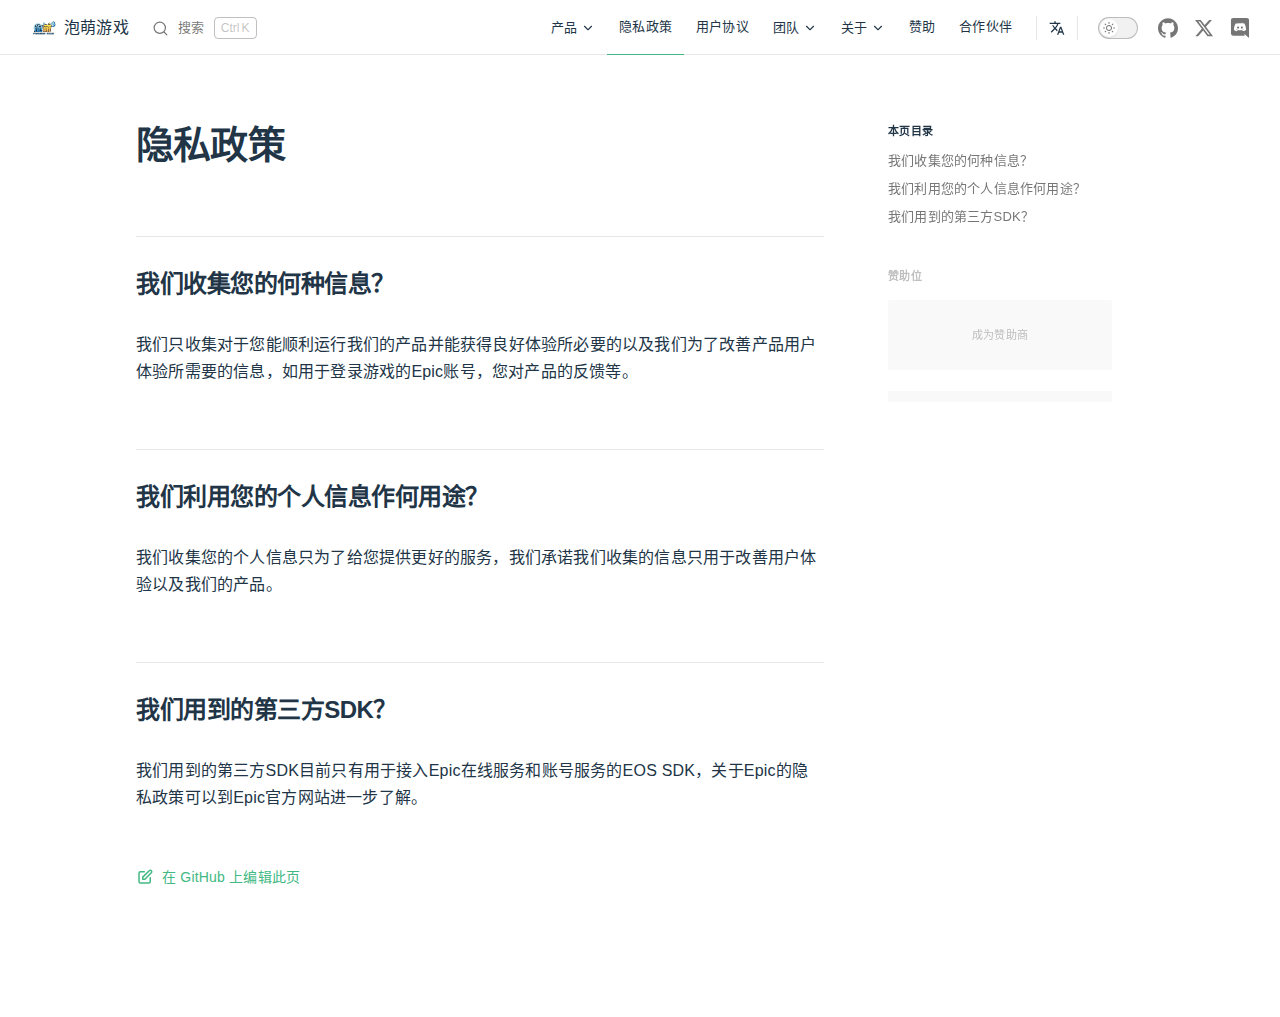
==== commit fb0cad10: "Initial commit30" ====
--- a/privacy-policy/index.html
+++ b/privacy-policy/index.html
@@ -14,6 +14,7 @@
         <link rel="modulepreload" href="/assets/chunks/VTIconLinkedIn.766062a8.js">
         <link rel="modulepreload" href="/assets/chunks/VTIconChevronLeft.8c786edd.js">
         <link rel="modulepreload" href="/assets/chunks/SponsorsGroup.7c3d9455.js">
+        <link rel="modulepreload" href="/assets/privacy-policy_index.md.dd8418f2.js">
         <link rel="modulepreload" href="/assets/index.md.2c958702.lean.js">
         <link rel="prefetch" href="/assets/chunks/VPAlgoliaSearchBox.b4085064.js">
         <link rel="icon" href="/logo.svg">
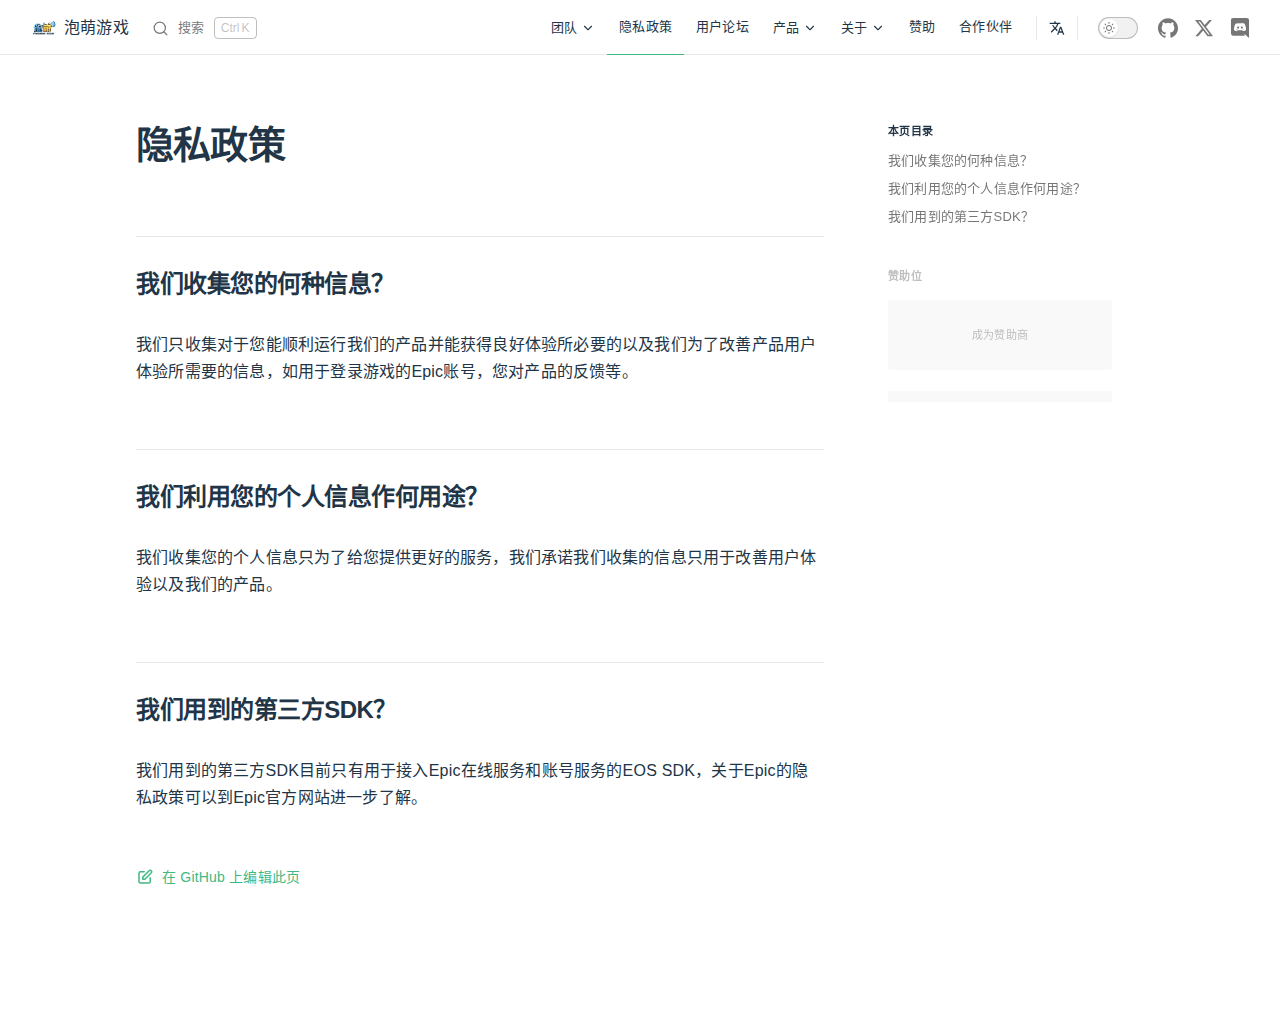
==== commit 36afe559: "Initial commit46" ====
--- a/privacy-policy/index.html
+++ b/privacy-policy/index.html
@@ -51,8 +51,8 @@
         <div id="app">
     </div>
         <script>
-            window.__VP_HASH_MAP__ = JSON.parse("{\"about_coc.md\":\"25de8bd3\",\"about_community-guide.md\":\"a9beb7de\",\"about_translation.md\":\"0061cc42\",\"api_application.md\":\"ce56d111\",\"about_faq.md\":\"45a38196\",\"api_built-in-components.md\":\"b5990dfc\",\"about_releases.md\":\"05aa1ef6\",\"api_built-in-directives.md\":\"fd3f248b\",\"api_component-instance.md\":\"9a875631\",\"api_composition-api-dependency-injection.md\":\"8c8b9d8b\",\"api_built-in-special-elements.md\":\"4385d204\",\"api_custom-renderer.md\":\"707b3ac7\",\"api_options-composition.md\":\"5fe17748\",\"about_team.md\":\"10da47ed\",\"api_options-misc.md\":\"41c81a0c\",\"api_options-rendering.md\":\"d82fb61f\",\"api_reactivity-advanced.md\":\"6f625af0\",\"api_render-function.md\":\"7cd23d8d\",\"api_sfc-css-features.md\":\"135ed4a3\",\"api_sfc-spec.md\":\"212e61b3\",\"api_general.md\":\"ec56a69b\",\"privacy-policy_index.md\":\"dd8418f2\",\"guide_built-ins_suspense.md\":\"de58e450\",\"guide_built-ins_keep-alive.md\":\"a3218c6a\",\"api_reactivity-core.md\":\"c6df9a8e\",\"api_built-in-special-attributes.md\":\"96eae35e\",\"guide_best-practices_security.md\":\"0eb30174\",\"api_composition-api-setup.md\":\"6ee9abfa\",\"ecosystem_newsletters.md\":\"ddc0d5cd\",\"api_sfc-script-setup.md\":\"d8acce08\",\"examples_index.md\":\"5d3d855e\",\"api_options-state.md\":\"ff826844\",\"api_utility-types.md\":\"74708562\",\"guide_best-practices_production-deployment.md\":\"795f9086\",\"api_ssr.md\":\"2155c472\",\"guide_best-practices_performance.md\":\"277c4415\",\"guide_components_async.md\":\"4675b455\",\"guide_built-ins_transition-group.md\":\"d2d8411f\",\"guide_components_events.md\":\"8458e3d1\",\"guide_built-ins_teleport.md\":\"b6a090df\",\"ecosystem_themes.md\":\"839d862e\",\"guide_essentials_class-and-style.md\":\"4e4f43bb\",\"glossary_index.md\":\"eb084577\",\"guide_built-ins_transition.md\":\"956b362d\",\"guide_essentials_computed.md\":\"96ca0778\",\"guide_essentials_application.md\":\"387b56f6\",\"guide_essentials_conditional.md\":\"0252ae98\",\"guide_essentials_component-basics.md\":\"71edc41a\",\"api_options-lifecycle.md\":\"9057f93d\",\"guide_components_v-model.md\":\"be3d6472\",\"api_composition-api-lifecycle.md\":\"5ba3d796\",\"guide_components_props.md\":\"957d31b7\",\"guide_components_registration.md\":\"c59cb3fa\",\"guide_components_attrs.md\":\"ddf43b85\",\"api_reactivity-utilities.md\":\"ba68617e\",\"guide_essentials_list.md\":\"129507c3\",\"guide_essentials_watchers.md\":\"65344363\",\"guide_essentials_template-refs.md\":\"2aaca9d3\",\"guide_essentials_template-syntax.md\":\"4d2fc076\",\"guide_essentials_reactivity-fundamentals.md\":\"3f1848a1\",\"guide_essentials_event-handling.md\":\"92ad7624\",\"guide_essentials_forms.md\":\"38e78db8\",\"guide_components_provide-inject.md\":\"69239d35\",\"guide_extras_render-function.md\":\"faedab91\",\"style-guide_index.md\":\"e57d1f88\",\"guide_extras_composition-api-faq.md\":\"ec453c80\",\"partners_herodevs.md\":\"926a9d17\",\"guide_extras_ways-of-using-vue.md\":\"93390914\",\"guide_extras_web-components.md\":\"84e0fea4\",\"guide_scaling-up_sfc.md\":\"a106f2be\",\"guide_scaling-up_tooling.md\":\"286da1ee\",\"index.md\":\"2c958702\",\"style-guide_pleade_do_not_translate.md\":\"fbd7b912\",\"guide_extras_reactivity-in-depth.md\":\"37da1e55\",\"translations_index.md\":\"15ffd0f9\",\"guide_extras_animation.md\":\"406b498a\",\"style-guide_rules-use-with-caution.md\":\"bf956f3b\",\"partners_vehikl.md\":\"e9d524e2\",\"partners_passionatepeople.md\":\"aac1ba7f\",\"partners_monterail.md\":\"662cd9ce\",\"partners_curotec.md\":\"7b288eff\",\"partners_redberry.md\":\"d203e96f\",\"sponsor_index.md\":\"1bc20718\",\"tutorial_index.md\":\"fbb121b0\",\"partners_dreamonkey.md\":\"c040f3a1\",\"partners_webreinvent.md\":\"e53c8828\",\"style-guide_rules-recommended.md\":\"b1286bd4\",\"guide_components_slots.md\":\"effa63b6\",\"guide_extras_rendering-mechanism.md\":\"5ae6528e\",\"guide_extras_reactivity-transform.md\":\"139a6910\",\"style-guide_rules-essential.md\":\"c623bb08\",\"guide_scaling-up_routing.md\":\"33ca87a1\",\"guide_best-practices_accessibility.md\":\"5253fca5\",\"guide_typescript_options-api.md\":\"a53b3999\",\"partners_all.md\":\"feab053f\",\"partners_tighten.md\":\"6e459152\",\"guide_typescript_overview.md\":\"6a13c2b5\",\"guide_reusability_plugins.md\":\"2088f174\",\"guide_reusability_composables.md\":\"706904c0\",\"guide_reusability_custom-directives.md\":\"f51fe948\",\"guide_scaling-up_testing.md\":\"d69e47fb\",\"guide_scaling-up_state-management.md\":\"57cd5b83\",\"guide_quick-start.md\":\"bdcaf1fb\",\"guide_introduction.md\":\"aaa1272c\",\"guide_essentials_lifecycle.md\":\"966e0b49\",\"partners_index.md\":\"b639074b\",\"guide_scaling-up_ssr.md\":\"2ff46711\",\"style-guide_rules-strongly-recommended.md\":\"1cb49fe9\",\"guide_typescript_composition-api.md\":\"bf68dfe5\"}");
-            window.__VP_SITE_DATA__ = JSON.parse("{\"lang\":\"zh-CN\",\"dir\":\"ltr\",\"title\":\"泡萌游戏\",\"description\":\"泡萌游戏 - 热爱泡泡系列的初创团队\",\"base\":\"/\",\"head\":[],\"appearance\":true,\"themeConfig\":{\"nav\":[{\"text\":\"产品\",\"activeMatch\":\"^/(guide|style-guide|cookbook|examples)/\",\"items\":[{\"text\":\"泡泡战士冒险\",\"link\":\"/introduction/bubblefighteradv\"}]},{\"text\":\"隐私政策\",\"activeMatch\":\"^/privacy-policy/\",\"link\":\"/privacy-policy/\"},{\"text\":\"用户协议\",\"link\":\"/user-agreement\"},{\"text\":\"团队\",\"activeMatch\":\"^/ecosystem/\",\"items\":[{\"text\":\"团队介绍\",\"items\":[{\"text\":\"主创\",\"link\":\"/partners/\"},{\"text\":\"美术师\",\"link\":\"/ecosystem/themes\"},{\"text\":\"建模师\",\"link\":\"https://certification.vuejs.org/?ref=vuejs-nav\"},{\"text\":\"韩语翻译师\",\"link\":\"https://vuejobs.com/?ref=vuejs\"}]}]},{\"text\":\"关于\",\"activeMatch\":\"^/about/\",\"items\":[{\"text\":\"常见问题\",\"link\":\"/about/faq\"},{\"text\":\"联系方式\",\"link\":\"/about/team\"},{\"text\":\"版本发布\",\"link\":\"/about/releases\"},{\"text\":\"特别鸣谢\",\"link\":\"/about/community-guide\"}]},{\"text\":\"赞助\",\"link\":\"/sponsor/\"},{\"text\":\"合作伙伴\",\"link\":\"/partners/\",\"activeMatch\":\"^/partners/\"}],\"sidebar\":{\"/guide/\":[{\"text\":\"开始\",\"items\":[{\"text\":\"简介\",\"link\":\"/guide/introduction\"},{\"text\":\"快速上手\",\"link\":\"/guide/quick-start\"}]},{\"text\":\"基础\",\"items\":[{\"text\":\"创建一个应用\",\"link\":\"/guide/essentials/application\"},{\"text\":\"模板语法\",\"link\":\"/guide/essentials/template-syntax\"},{\"text\":\"响应式基础\",\"link\":\"/guide/essentials/reactivity-fundamentals\"},{\"text\":\"计算属性\",\"link\":\"/guide/essentials/computed\"},{\"text\":\"类与样式绑定\",\"link\":\"/guide/essentials/class-and-style\"},{\"text\":\"条件渲染\",\"link\":\"/guide/essentials/conditional\"},{\"text\":\"列表渲染\",\"link\":\"/guide/essentials/list\"},{\"text\":\"事件处理\",\"link\":\"/guide/essentials/event-handling\"},{\"text\":\"表单输入绑定\",\"link\":\"/guide/essentials/forms\"},{\"text\":\"生命周期\",\"link\":\"/guide/essentials/lifecycle\"},{\"text\":\"侦听器\",\"link\":\"/guide/essentials/watchers\"},{\"text\":\"模板引用\",\"link\":\"/guide/essentials/template-refs\"},{\"text\":\"组件基础\",\"link\":\"/guide/essentials/component-basics\"}]},{\"text\":\"深入组件\",\"items\":[{\"text\":\"注册\",\"link\":\"/guide/components/registration\"},{\"text\":\"Props\",\"link\":\"/guide/components/props\"},{\"text\":\"事件\",\"link\":\"/guide/components/events\"},{\"text\":\"组件 v-model\",\"link\":\"/guide/components/v-model\"},{\"text\":\"透传 Attributes\",\"link\":\"/guide/components/attrs\"},{\"text\":\"插槽\",\"link\":\"/guide/components/slots\"},{\"text\":\"依赖注入\",\"link\":\"/guide/components/provide-inject\"},{\"text\":\"异步组件\",\"link\":\"/guide/components/async\"}]},{\"text\":\"逻辑复用\",\"items\":[{\"text\":\"组合式函数\",\"link\":\"/guide/reusability/composables\"},{\"text\":\"自定义指令\",\"link\":\"/guide/reusability/custom-directives\"},{\"text\":\"插件\",\"link\":\"/guide/reusability/plugins\"}]},{\"text\":\"内置组件\",\"items\":[{\"text\":\"Transition\",\"link\":\"/guide/built-ins/transition\"},{\"text\":\"TransitionGroup\",\"link\":\"/guide/built-ins/transition-group\"},{\"text\":\"KeepAlive\",\"link\":\"/guide/built-ins/keep-alive\"},{\"text\":\"Teleport\",\"link\":\"/guide/built-ins/teleport\"},{\"text\":\"Suspense\",\"link\":\"/guide/built-ins/suspense\"}]},{\"text\":\"应用规模化\",\"items\":[{\"text\":\"单文件组件\",\"link\":\"/guide/scaling-up/sfc\"},{\"text\":\"工具链\",\"link\":\"/guide/scaling-up/tooling\"},{\"text\":\"路由\",\"link\":\"/guide/scaling-up/routing\"},{\"text\":\"状态管理\",\"link\":\"/guide/scaling-up/state-management\"},{\"text\":\"测试\",\"link\":\"/guide/scaling-up/testing\"},{\"text\":\"服务端渲染 (SSR)\",\"link\":\"/guide/scaling-up/ssr\"}]},{\"text\":\"最佳实践\",\"items\":[{\"text\":\"生产部署\",\"link\":\"/guide/best-practices/production-deployment\"},{\"text\":\"性能优化\",\"link\":\"/guide/best-practices/performance\"},{\"text\":\"无障碍访问\",\"link\":\"/guide/best-practices/accessibility\"},{\"text\":\"安全\",\"link\":\"/guide/best-practices/security\"}]},{\"text\":\"TypeScript\",\"items\":[{\"text\":\"总览\",\"link\":\"/guide/typescript/overview\"},{\"text\":\"TS 与组合式 API\",\"link\":\"/guide/typescript/composition-api\"},{\"text\":\"TS 与选项式 API\",\"link\":\"/guide/typescript/options-api\"}]},{\"text\":\"进阶主题\",\"items\":[{\"text\":\"使用 Vue 的多种方式\",\"link\":\"/guide/extras/ways-of-using-vue\"},{\"text\":\"组合式 API 常见问答\",\"link\":\"/guide/extras/composition-api-faq\"},{\"text\":\"深入响应式系统\",\"link\":\"/guide/extras/reactivity-in-depth\"},{\"text\":\"渲染机制\",\"link\":\"/guide/extras/rendering-mechanism\"},{\"text\":\"渲染函数 & JSX\",\"link\":\"/guide/extras/render-function\"},{\"text\":\"Vue 与 Web Components\",\"link\":\"/guide/extras/web-components\"},{\"text\":\"动画技巧\",\"link\":\"/guide/extras/animation\"}]}],\"/api/\":[{\"text\":\"全局 API\",\"items\":[{\"text\":\"应用实例\",\"link\":\"/api/application\"},{\"text\":\"通用\",\"link\":\"/api/general\"}]},{\"text\":\"组合式 API\",\"items\":[{\"text\":\"setup()\",\"link\":\"/api/composition-api-setup\"},{\"text\":\"响应式: 核心\",\"link\":\"/api/reactivity-core\"},{\"text\":\"响应式: 工具\",\"link\":\"/api/reactivity-utilities\"},{\"text\":\"响应式: 进阶\",\"link\":\"/api/reactivity-advanced\"},{\"text\":\"生命周期钩子\",\"link\":\"/api/composition-api-lifecycle\"},{\"text\":\"依赖注入\",\"link\":\"/api/composition-api-dependency-injection\"}]},{\"text\":\"选项式 API\",\"items\":[{\"text\":\"状态选项\",\"link\":\"/api/options-state\"},{\"text\":\"渲染选项\",\"link\":\"/api/options-rendering\"},{\"text\":\"生命周期选项\",\"link\":\"/api/options-lifecycle\"},{\"text\":\"组合选项\",\"link\":\"/api/options-composition\"},{\"text\":\"其他杂项\",\"link\":\"/api/options-misc\"},{\"text\":\"组件实例\",\"link\":\"/api/component-instance\"}]},{\"text\":\"内置内容\",\"items\":[{\"text\":\"指令\",\"link\":\"/api/built-in-directives\"},{\"text\":\"组件\",\"link\":\"/api/built-in-components\"},{\"text\":\"特殊元素\",\"link\":\"/api/built-in-special-elements\"},{\"text\":\"特殊 Attributes\",\"link\":\"/api/built-in-special-attributes\"}]},{\"text\":\"单文件组件\",\"items\":[{\"text\":\"语法定义\",\"link\":\"/api/sfc-spec\"},{\"text\":\"<script setup>\",\"link\":\"/api/sfc-script-setup\"},{\"text\":\"CSS 功能\",\"link\":\"/api/sfc-css-features\"}]},{\"text\":\"进阶 API\",\"items\":[{\"text\":\"渲染函数\",\"link\":\"/api/render-function\"},{\"text\":\"服务端渲染\",\"link\":\"/api/ssr\"},{\"text\":\"TypeScript 工具类型\",\"link\":\"/api/utility-types\"},{\"text\":\"自定义渲染\",\"link\":\"/api/custom-renderer\"}]}],\"/examples/\":[{\"text\":\"基础\",\"items\":[{\"text\":\"你好，世界\",\"link\":\"/examples/#hello-world\"},{\"text\":\"处理用户输入\",\"link\":\"/examples/#handling-input\"},{\"text\":\"Attribute 绑定\",\"link\":\"/examples/#attribute-bindings\"},{\"text\":\"条件与循环\",\"link\":\"/examples/#conditionals-and-loops\"},{\"text\":\"表单绑定\",\"link\":\"/examples/#form-bindings\"},{\"text\":\"简单组件\",\"link\":\"/examples/#simple-component\"}]},{\"text\":\"实战\",\"items\":[{\"text\":\"Markdown 编辑器\",\"link\":\"/examples/#markdown\"},{\"text\":\"获取数据\",\"link\":\"/examples/#fetching-data\"},{\"text\":\"带有排序和过滤器的网格\",\"link\":\"/examples/#grid\"},{\"text\":\"树状视图\",\"link\":\"/examples/#tree\"},{\"text\":\"SVG 图像\",\"link\":\"/examples/#svg\"},{\"text\":\"带过渡动效的模态框\",\"link\":\"/examples/#modal\"},{\"text\":\"带过渡动效的列表\",\"link\":\"/examples/#list-transition\"},{\"text\":\"TodoMVC\",\"link\":\"/examples/#todomvc\"}]},{\"text\":\"7 GUIs\",\"items\":[{\"text\":\"计数器\",\"link\":\"/examples/#counter\"},{\"text\":\"温度转换器\",\"link\":\"/examples/#temperature-converter\"},{\"text\":\"机票预订\",\"link\":\"/examples/#flight-booker\"},{\"text\":\"计时器\",\"link\":\"/examples/#timer\"},{\"text\":\"CRUD\",\"link\":\"/examples/#crud\"},{\"text\":\"画圆\",\"link\":\"/examples/#circle-drawer\"},{\"text\":\"单元格\",\"link\":\"/examples/#cells\"}]}],\"/style-guide/\":[{\"text\":\"Style Guide\",\"items\":[{\"text\":\"Overview\",\"link\":\"/style-guide/\"},{\"text\":\"A - Essential\",\"link\":\"/style-guide/rules-essential\"},{\"text\":\"B - Strongly Recommended\",\"link\":\"/style-guide/rules-strongly-recommended\"},{\"text\":\"C - Recommended\",\"link\":\"/style-guide/rules-recommended\"},{\"text\":\"D - Use with Caution\",\"link\":\"/style-guide/rules-use-with-caution\"}]}]},\"i18n\":{\"search\":\"搜索\",\"menu\":\"菜单\",\"toc\":\"本页目录\",\"returnToTop\":\"返回顶部\",\"appearance\":\"外观\",\"previous\":\"前一篇\",\"next\":\"下一篇\",\"pageNotFound\":\"页面未找到\",\"deadLink\":{\"before\":\"你打开了一个不存在的链接：\",\"after\":\"。\"},\"deadLinkReport\":{\"before\":\"不介意的话请提交到\",\"link\":\"这里\",\"after\":\"，我们会跟进修复。\"},\"footerLicense\":{\"before\":\"\",\"after\":\"\"},\"ariaAnnouncer\":{\"before\":\"\",\"after\":\"已经加载完毕\"},\"ariaDarkMode\":\"切换深色模式\",\"ariaSkipToContent\":\"直接跳到内容\",\"ariaToC\":\"当前页面的目录\",\"ariaMainNav\":\"主导航\",\"ariaMobileNav\":\"移动版导航\",\"ariaSidebarNav\":\"侧边栏导航\"},\"localeLinks\":[{\"link\":\"https://vuejs.org\",\"text\":\"English\",\"repo\":\"https://github.com/vuejs/docs\"},{\"link\":\"https://ja.vuejs.org\",\"text\":\"日本語\",\"repo\":\"https://github.com/vuejs-translations/docs-ja\"},{\"link\":\"https://ua.vuejs.org\",\"text\":\"Українська\",\"repo\":\"https://github.com/vuejs-translations/docs-uk\"},{\"link\":\"https://fr.vuejs.org\",\"text\":\"Français\",\"repo\":\"https://github.com/vuejs-translations/docs-fr\"},{\"link\":\"https://ko.vuejs.org\",\"text\":\"한국어\",\"repo\":\"https://github.com/vuejs-translations/docs-ko\"},{\"link\":\"https://pt.vuejs.org\",\"text\":\"Português\",\"repo\":\"https://github.com/vuejs-translations/docs-pt\"},{\"link\":\"https://bn.vuejs.org\",\"text\":\"বাংলা\",\"repo\":\"https://github.com/vuejs-translations/docs-bn\"},{\"link\":\"https://it.vuejs.org\",\"text\":\"Italiano\",\"repo\":\"https://github.com/vuejs-translations/docs-it\"},{\"link\":\"/translations/\",\"text\":\"帮助我们翻译！\",\"isTranslationsDesc\":true}],\"algolia\":{\"indexName\":\"vuejs_cn2\",\"appId\":\"UURH1MHAF7\",\"apiKey\":\"c23eb8e7895f42daeaf2bf6f63eb4bf6\",\"searchParameters\":{\"facetFilters\":[\"version:v3\"]},\"placeholder\":\"搜索文档\",\"translations\":{\"button\":{\"buttonText\":\"搜索\"},\"modal\":{\"searchBox\":{\"resetButtonTitle\":\"清除查询条件\",\"resetButtonAriaLabel\":\"清除查询条件\",\"cancelButtonText\":\"取消\",\"cancelButtonAriaLabel\":\"取消\"},\"startScreen\":{\"recentSearchesTitle\":\"搜索历史\",\"noRecentSearchesText\":\"没有搜索历史\",\"saveRecentSearchButtonTitle\":\"保存到搜索历史\",\"removeRecentSearchButtonTitle\":\"从搜索历史中移除\",\"favoriteSearchesTitle\":\"收藏\",\"removeFavoriteSearchButtonTitle\":\"从收藏中移除\"},\"errorScreen\":{\"titleText\":\"无法获取结果\",\"helpText\":\"你可能需要检查你的网络连接\"},\"footer\":{\"selectText\":\"选择\",\"navigateText\":\"切换\",\"closeText\":\"关闭\",\"searchByText\":\"搜索供应商\"},\"noResultsScreen\":{\"noResultsText\":\"无法找到相关结果\",\"suggestedQueryText\":\"你可以尝试查询\",\"reportMissingResultsText\":\"你认为这个查询应该有结果？\",\"reportMissingResultsLinkText\":\"向我们反馈\"}}}},\"socialLinks\":[{\"icon\":\"github\",\"link\":\"https://github.com/vuejs/\"},{\"icon\":\"twitter\",\"link\":\"https://twitter.com/vuejs\"},{\"icon\":\"discord\",\"link\":\"https://discord.com/invite/HBherRA\"}],\"editLink\":{\"repo\":\"vuejs-translations/docs-zh-cn\",\"text\":\"在 GitHub 上编辑此页\"},\"footer\":{\"license\":{\"text\":\"版权声明\",\"link\":\"https://github.com/vuejs-translations/docs-zh-cn#%E7%89%88%E6%9D%83%E5%A3%B0%E6%98%8E\"},\"copyright\":\"本中文文档采用 知识共享署名-非商业性使用-相同方式共享 4.0 国际许可协议  (CC BY-NC-SA 4.0) 进行许可。\"}},\"locales\":{},\"scrollOffset\":[\"header\",\".VPLocalNav\"],\"cleanUrls\":false}");
+            window.__VP_HASH_MAP__ = JSON.parse("{\"about_coc.md\":\"25de8bd3\",\"about_community-guide.md\":\"a9beb7de\",\"about_translation.md\":\"0061cc42\",\"api_application.md\":\"ce56d111\",\"about_user-agreement.md\":\"45a38197\",\"about_faq.md\":\"45a38196\",\"api_built-in-components.md\":\"b5990dfc\",\"about_releases.md\":\"05aa1ef6\",\"api_built-in-directives.md\":\"fd3f248b\",\"api_component-instance.md\":\"9a875631\",\"api_composition-api-dependency-injection.md\":\"8c8b9d8b\",\"api_built-in-special-elements.md\":\"4385d204\",\"api_custom-renderer.md\":\"707b3ac7\",\"api_options-composition.md\":\"5fe17748\",\"about_team.md\":\"10da47ed\",\"api_options-misc.md\":\"41c81a0c\",\"api_options-rendering.md\":\"d82fb61f\",\"api_reactivity-advanced.md\":\"6f625af0\",\"api_render-function.md\":\"7cd23d8d\",\"api_sfc-css-features.md\":\"135ed4a3\",\"api_sfc-spec.md\":\"212e61b3\",\"api_general.md\":\"ec56a69b\",\"privacy-policy_index.md\":\"dd8418f2\",\"guide_built-ins_suspense.md\":\"de58e450\",\"guide_built-ins_keep-alive.md\":\"a3218c6a\",\"api_reactivity-core.md\":\"c6df9a8e\",\"api_built-in-special-attributes.md\":\"96eae35e\",\"guide_best-practices_security.md\":\"0eb30174\",\"api_composition-api-setup.md\":\"6ee9abfa\",\"ecosystem_newsletters.md\":\"ddc0d5cd\",\"api_sfc-script-setup.md\":\"d8acce08\",\"examples_index.md\":\"5d3d855e\",\"api_options-state.md\":\"ff826844\",\"api_utility-types.md\":\"74708562\",\"guide_best-practices_production-deployment.md\":\"795f9086\",\"api_ssr.md\":\"2155c472\",\"guide_best-practices_performance.md\":\"277c4415\",\"guide_components_async.md\":\"4675b455\",\"guide_built-ins_transition-group.md\":\"d2d8411f\",\"guide_components_events.md\":\"8458e3d1\",\"guide_built-ins_teleport.md\":\"b6a090df\",\"ecosystem_themes.md\":\"839d862e\",\"guide_essentials_class-and-style.md\":\"4e4f43bb\",\"glossary_index.md\":\"eb084577\",\"guide_built-ins_transition.md\":\"956b362d\",\"guide_essentials_computed.md\":\"96ca0778\",\"guide_essentials_application.md\":\"387b56f6\",\"guide_essentials_conditional.md\":\"0252ae98\",\"guide_essentials_component-basics.md\":\"71edc41a\",\"api_options-lifecycle.md\":\"9057f93d\",\"guide_components_v-model.md\":\"be3d6472\",\"api_composition-api-lifecycle.md\":\"5ba3d796\",\"guide_components_props.md\":\"957d31b7\",\"guide_components_registration.md\":\"c59cb3fa\",\"guide_components_attrs.md\":\"ddf43b85\",\"api_reactivity-utilities.md\":\"ba68617e\",\"guide_essentials_list.md\":\"129507c3\",\"guide_essentials_watchers.md\":\"65344363\",\"guide_essentials_template-refs.md\":\"2aaca9d3\",\"guide_essentials_template-syntax.md\":\"4d2fc076\",\"guide_essentials_reactivity-fundamentals.md\":\"3f1848a1\",\"guide_essentials_event-handling.md\":\"92ad7624\",\"guide_essentials_forms.md\":\"38e78db8\",\"guide_components_provide-inject.md\":\"69239d35\",\"guide_extras_render-function.md\":\"faedab91\",\"style-guide_index.md\":\"e57d1f88\",\"guide_extras_composition-api-faq.md\":\"ec453c80\",\"partners_herodevs.md\":\"926a9d17\",\"guide_extras_ways-of-using-vue.md\":\"93390914\",\"guide_extras_web-components.md\":\"84e0fea4\",\"guide_scaling-up_sfc.md\":\"a106f2be\",\"guide_scaling-up_tooling.md\":\"286da1ee\",\"index.md\":\"2c958702\",\"style-guide_pleade_do_not_translate.md\":\"fbd7b912\",\"guide_extras_reactivity-in-depth.md\":\"37da1e55\",\"translations_index.md\":\"15ffd0f9\",\"guide_extras_animation.md\":\"406b498a\",\"style-guide_rules-use-with-caution.md\":\"bf956f3b\",\"partners_vehikl.md\":\"e9d524e2\",\"partners_passionatepeople.md\":\"aac1ba7f\",\"partners_monterail.md\":\"662cd9ce\",\"partners_curotec.md\":\"7b288eff\",\"partners_redberry.md\":\"d203e96f\",\"sponsor_index.md\":\"1bc20718\",\"tutorial_index.md\":\"fbb121b0\",\"partners_dreamonkey.md\":\"c040f3a1\",\"partners_webreinvent.md\":\"e53c8828\",\"style-guide_rules-recommended.md\":\"b1286bd4\",\"guide_components_slots.md\":\"effa63b6\",\"guide_extras_rendering-mechanism.md\":\"5ae6528e\",\"guide_extras_reactivity-transform.md\":\"139a6910\",\"style-guide_rules-essential.md\":\"c623bb08\",\"guide_scaling-up_routing.md\":\"33ca87a1\",\"guide_best-practices_accessibility.md\":\"5253fca5\",\"guide_typescript_options-api.md\":\"a53b3999\",\"partners_all.md\":\"feab053f\",\"partners_tighten.md\":\"6e459152\",\"guide_typescript_overview.md\":\"6a13c2b5\",\"guide_reusability_plugins.md\":\"2088f174\",\"guide_reusability_composables.md\":\"706904c0\",\"guide_reusability_custom-directives.md\":\"f51fe948\",\"guide_scaling-up_testing.md\":\"d69e47fb\",\"guide_scaling-up_state-management.md\":\"57cd5b83\",\"guide_quick-start.md\":\"bdcaf1fb\",\"guide_introduction.md\":\"aaa1272c\",\"guide_essentials_lifecycle.md\":\"966e0b49\",\"partners_index.md\":\"b639074b\",\"guide_scaling-up_ssr.md\":\"2ff46711\",\"style-guide_rules-strongly-recommended.md\":\"1cb49fe9\",\"guide_typescript_composition-api.md\":\"bf68dfe5\"}");
+            window.__VP_SITE_DATA__ = JSON.parse("{\"lang\":\"zh-CN\",\"dir\":\"ltr\",\"title\":\"泡萌游戏\",\"description\":\"泡萌游戏 - 热爱泡泡系列的初创团队\",\"base\":\"/\",\"head\":[],\"appearance\":true,\"themeConfig\":{\"nav\":[{\"text\":\"团队\",\"activeMatch\":\"^/(guide|style-guide|cookbook|examples)/\",\"items\":[{\"text\":\"主创\",\"link\":\"/introduction/bubblefighteradv\"},{\"text\":\"美术师\",\"link\":\"/introduction/bubblefighteradv\"},{\"text\":\"建模师\",\"link\":\"/introduction/bubblefighteradv\"},{\"text\":\"韩语翻译师\",\"link\":\"/introduction/bubblefighteradv\"}]},{\"text\":\"隐私政策\",\"activeMatch\":\"^/privacy-policy/\",\"link\":\"/privacy-policy/\"},{\"text\":\"用户论坛\",\"link\":\"/user-forum\"},{\"text\":\"产品\",\"activeMatch\":\"^/ecosystem/\",\"items\":[{\"text\":\"泡泡战士冒险\",\"items\":[{\"text\":\"游戏简介\",\"link\":\"/partners/\"},{\"text\":\"用户协议\",\"link\":\"/about/user-agreement\"}]}]},{\"text\":\"关于\",\"activeMatch\":\"^/about/\",\"items\":[{\"text\":\"常见问题\",\"link\":\"/about/faq\"},{\"text\":\"联系方式\",\"link\":\"/about/team\"},{\"text\":\"版本发布\",\"link\":\"/about/releases\"},{\"text\":\"特别鸣谢\",\"link\":\"/about/community-guide\"}]},{\"text\":\"赞助\",\"link\":\"/sponsor/\"},{\"text\":\"合作伙伴\",\"link\":\"/partners/\",\"activeMatch\":\"^/partners/\"}],\"sidebar\":{\"/guide/\":[{\"text\":\"开始\",\"items\":[{\"text\":\"简介\",\"link\":\"/guide/introduction\"},{\"text\":\"快速上手\",\"link\":\"/guide/quick-start\"}]},{\"text\":\"基础\",\"items\":[{\"text\":\"创建一个应用\",\"link\":\"/guide/essentials/application\"},{\"text\":\"模板语法\",\"link\":\"/guide/essentials/template-syntax\"},{\"text\":\"响应式基础\",\"link\":\"/guide/essentials/reactivity-fundamentals\"},{\"text\":\"计算属性\",\"link\":\"/guide/essentials/computed\"},{\"text\":\"类与样式绑定\",\"link\":\"/guide/essentials/class-and-style\"},{\"text\":\"条件渲染\",\"link\":\"/guide/essentials/conditional\"},{\"text\":\"列表渲染\",\"link\":\"/guide/essentials/list\"},{\"text\":\"事件处理\",\"link\":\"/guide/essentials/event-handling\"},{\"text\":\"表单输入绑定\",\"link\":\"/guide/essentials/forms\"},{\"text\":\"生命周期\",\"link\":\"/guide/essentials/lifecycle\"},{\"text\":\"侦听器\",\"link\":\"/guide/essentials/watchers\"},{\"text\":\"模板引用\",\"link\":\"/guide/essentials/template-refs\"},{\"text\":\"组件基础\",\"link\":\"/guide/essentials/component-basics\"}]},{\"text\":\"深入组件\",\"items\":[{\"text\":\"注册\",\"link\":\"/guide/components/registration\"},{\"text\":\"Props\",\"link\":\"/guide/components/props\"},{\"text\":\"事件\",\"link\":\"/guide/components/events\"},{\"text\":\"组件 v-model\",\"link\":\"/guide/components/v-model\"},{\"text\":\"透传 Attributes\",\"link\":\"/guide/components/attrs\"},{\"text\":\"插槽\",\"link\":\"/guide/components/slots\"},{\"text\":\"依赖注入\",\"link\":\"/guide/components/provide-inject\"},{\"text\":\"异步组件\",\"link\":\"/guide/components/async\"}]},{\"text\":\"逻辑复用\",\"items\":[{\"text\":\"组合式函数\",\"link\":\"/guide/reusability/composables\"},{\"text\":\"自定义指令\",\"link\":\"/guide/reusability/custom-directives\"},{\"text\":\"插件\",\"link\":\"/guide/reusability/plugins\"}]},{\"text\":\"内置组件\",\"items\":[{\"text\":\"Transition\",\"link\":\"/guide/built-ins/transition\"},{\"text\":\"TransitionGroup\",\"link\":\"/guide/built-ins/transition-group\"},{\"text\":\"KeepAlive\",\"link\":\"/guide/built-ins/keep-alive\"},{\"text\":\"Teleport\",\"link\":\"/guide/built-ins/teleport\"},{\"text\":\"Suspense\",\"link\":\"/guide/built-ins/suspense\"}]},{\"text\":\"应用规模化\",\"items\":[{\"text\":\"单文件组件\",\"link\":\"/guide/scaling-up/sfc\"},{\"text\":\"工具链\",\"link\":\"/guide/scaling-up/tooling\"},{\"text\":\"路由\",\"link\":\"/guide/scaling-up/routing\"},{\"text\":\"状态管理\",\"link\":\"/guide/scaling-up/state-management\"},{\"text\":\"测试\",\"link\":\"/guide/scaling-up/testing\"},{\"text\":\"服务端渲染 (SSR)\",\"link\":\"/guide/scaling-up/ssr\"}]},{\"text\":\"最佳实践\",\"items\":[{\"text\":\"生产部署\",\"link\":\"/guide/best-practices/production-deployment\"},{\"text\":\"性能优化\",\"link\":\"/guide/best-practices/performance\"},{\"text\":\"无障碍访问\",\"link\":\"/guide/best-practices/accessibility\"},{\"text\":\"安全\",\"link\":\"/guide/best-practices/security\"}]},{\"text\":\"TypeScript\",\"items\":[{\"text\":\"总览\",\"link\":\"/guide/typescript/overview\"},{\"text\":\"TS 与组合式 API\",\"link\":\"/guide/typescript/composition-api\"},{\"text\":\"TS 与选项式 API\",\"link\":\"/guide/typescript/options-api\"}]},{\"text\":\"进阶主题\",\"items\":[{\"text\":\"使用 Vue 的多种方式\",\"link\":\"/guide/extras/ways-of-using-vue\"},{\"text\":\"组合式 API 常见问答\",\"link\":\"/guide/extras/composition-api-faq\"},{\"text\":\"深入响应式系统\",\"link\":\"/guide/extras/reactivity-in-depth\"},{\"text\":\"渲染机制\",\"link\":\"/guide/extras/rendering-mechanism\"},{\"text\":\"渲染函数 & JSX\",\"link\":\"/guide/extras/render-function\"},{\"text\":\"Vue 与 Web Components\",\"link\":\"/guide/extras/web-components\"},{\"text\":\"动画技巧\",\"link\":\"/guide/extras/animation\"}]}],\"/api/\":[{\"text\":\"全局 API\",\"items\":[{\"text\":\"应用实例\",\"link\":\"/api/application\"},{\"text\":\"通用\",\"link\":\"/api/general\"}]},{\"text\":\"组合式 API\",\"items\":[{\"text\":\"setup()\",\"link\":\"/api/composition-api-setup\"},{\"text\":\"响应式: 核心\",\"link\":\"/api/reactivity-core\"},{\"text\":\"响应式: 工具\",\"link\":\"/api/reactivity-utilities\"},{\"text\":\"响应式: 进阶\",\"link\":\"/api/reactivity-advanced\"},{\"text\":\"生命周期钩子\",\"link\":\"/api/composition-api-lifecycle\"},{\"text\":\"依赖注入\",\"link\":\"/api/composition-api-dependency-injection\"}]},{\"text\":\"选项式 API\",\"items\":[{\"text\":\"状态选项\",\"link\":\"/api/options-state\"},{\"text\":\"渲染选项\",\"link\":\"/api/options-rendering\"},{\"text\":\"生命周期选项\",\"link\":\"/api/options-lifecycle\"},{\"text\":\"组合选项\",\"link\":\"/api/options-composition\"},{\"text\":\"其他杂项\",\"link\":\"/api/options-misc\"},{\"text\":\"组件实例\",\"link\":\"/api/component-instance\"}]},{\"text\":\"内置内容\",\"items\":[{\"text\":\"指令\",\"link\":\"/api/built-in-directives\"},{\"text\":\"组件\",\"link\":\"/api/built-in-components\"},{\"text\":\"特殊元素\",\"link\":\"/api/built-in-special-elements\"},{\"text\":\"特殊 Attributes\",\"link\":\"/api/built-in-special-attributes\"}]},{\"text\":\"单文件组件\",\"items\":[{\"text\":\"语法定义\",\"link\":\"/api/sfc-spec\"},{\"text\":\"<script setup>\",\"link\":\"/api/sfc-script-setup\"},{\"text\":\"CSS 功能\",\"link\":\"/api/sfc-css-features\"}]},{\"text\":\"进阶 API\",\"items\":[{\"text\":\"渲染函数\",\"link\":\"/api/render-function\"},{\"text\":\"服务端渲染\",\"link\":\"/api/ssr\"},{\"text\":\"TypeScript 工具类型\",\"link\":\"/api/utility-types\"},{\"text\":\"自定义渲染\",\"link\":\"/api/custom-renderer\"}]}],\"/examples/\":[{\"text\":\"基础\",\"items\":[{\"text\":\"你好，世界\",\"link\":\"/examples/#hello-world\"},{\"text\":\"处理用户输入\",\"link\":\"/examples/#handling-input\"},{\"text\":\"Attribute 绑定\",\"link\":\"/examples/#attribute-bindings\"},{\"text\":\"条件与循环\",\"link\":\"/examples/#conditionals-and-loops\"},{\"text\":\"表单绑定\",\"link\":\"/examples/#form-bindings\"},{\"text\":\"简单组件\",\"link\":\"/examples/#simple-component\"}]},{\"text\":\"实战\",\"items\":[{\"text\":\"Markdown 编辑器\",\"link\":\"/examples/#markdown\"},{\"text\":\"获取数据\",\"link\":\"/examples/#fetching-data\"},{\"text\":\"带有排序和过滤器的网格\",\"link\":\"/examples/#grid\"},{\"text\":\"树状视图\",\"link\":\"/examples/#tree\"},{\"text\":\"SVG 图像\",\"link\":\"/examples/#svg\"},{\"text\":\"带过渡动效的模态框\",\"link\":\"/examples/#modal\"},{\"text\":\"带过渡动效的列表\",\"link\":\"/examples/#list-transition\"},{\"text\":\"TodoMVC\",\"link\":\"/examples/#todomvc\"}]},{\"text\":\"7 GUIs\",\"items\":[{\"text\":\"计数器\",\"link\":\"/examples/#counter\"},{\"text\":\"温度转换器\",\"link\":\"/examples/#temperature-converter\"},{\"text\":\"机票预订\",\"link\":\"/examples/#flight-booker\"},{\"text\":\"计时器\",\"link\":\"/examples/#timer\"},{\"text\":\"CRUD\",\"link\":\"/examples/#crud\"},{\"text\":\"画圆\",\"link\":\"/examples/#circle-drawer\"},{\"text\":\"单元格\",\"link\":\"/examples/#cells\"}]}],\"/style-guide/\":[{\"text\":\"Style Guide\",\"items\":[{\"text\":\"Overview\",\"link\":\"/style-guide/\"},{\"text\":\"A - Essential\",\"link\":\"/style-guide/rules-essential\"},{\"text\":\"B - Strongly Recommended\",\"link\":\"/style-guide/rules-strongly-recommended\"},{\"text\":\"C - Recommended\",\"link\":\"/style-guide/rules-recommended\"},{\"text\":\"D - Use with Caution\",\"link\":\"/style-guide/rules-use-with-caution\"}]}]},\"i18n\":{\"search\":\"搜索\",\"menu\":\"菜单\",\"toc\":\"本页目录\",\"returnToTop\":\"返回顶部\",\"appearance\":\"外观\",\"previous\":\"前一篇\",\"next\":\"下一篇\",\"pageNotFound\":\"页面未找到\",\"deadLink\":{\"before\":\"你打开了一个不存在的链接：\",\"after\":\"。\"},\"deadLinkReport\":{\"before\":\"不介意的话请提交到\",\"link\":\"这里\",\"after\":\"，我们会跟进修复。\"},\"footerLicense\":{\"before\":\"\",\"after\":\"\"},\"ariaAnnouncer\":{\"before\":\"\",\"after\":\"已经加载完毕\"},\"ariaDarkMode\":\"切换深色模式\",\"ariaSkipToContent\":\"直接跳到内容\",\"ariaToC\":\"当前页面的目录\",\"ariaMainNav\":\"主导航\",\"ariaMobileNav\":\"移动版导航\",\"ariaSidebarNav\":\"侧边栏导航\"},\"localeLinks\":[{\"link\":\"https://vuejs.org\",\"text\":\"English\",\"repo\":\"https://github.com/vuejs/docs\"},{\"link\":\"https://ja.vuejs.org\",\"text\":\"日本語\",\"repo\":\"https://github.com/vuejs-translations/docs-ja\"},{\"link\":\"https://ua.vuejs.org\",\"text\":\"Українська\",\"repo\":\"https://github.com/vuejs-translations/docs-uk\"},{\"link\":\"https://fr.vuejs.org\",\"text\":\"Français\",\"repo\":\"https://github.com/vuejs-translations/docs-fr\"},{\"link\":\"https://ko.vuejs.org\",\"text\":\"한국어\",\"repo\":\"https://github.com/vuejs-translations/docs-ko\"},{\"link\":\"https://pt.vuejs.org\",\"text\":\"Português\",\"repo\":\"https://github.com/vuejs-translations/docs-pt\"},{\"link\":\"https://bn.vuejs.org\",\"text\":\"বাংলা\",\"repo\":\"https://github.com/vuejs-translations/docs-bn\"},{\"link\":\"https://it.vuejs.org\",\"text\":\"Italiano\",\"repo\":\"https://github.com/vuejs-translations/docs-it\"},{\"link\":\"/translations/\",\"text\":\"帮助我们翻译！\",\"isTranslationsDesc\":true}],\"algolia\":{\"indexName\":\"vuejs_cn2\",\"appId\":\"UURH1MHAF7\",\"apiKey\":\"c23eb8e7895f42daeaf2bf6f63eb4bf6\",\"searchParameters\":{\"facetFilters\":[\"version:v3\"]},\"placeholder\":\"搜索文档\",\"translations\":{\"button\":{\"buttonText\":\"搜索\"},\"modal\":{\"searchBox\":{\"resetButtonTitle\":\"清除查询条件\",\"resetButtonAriaLabel\":\"清除查询条件\",\"cancelButtonText\":\"取消\",\"cancelButtonAriaLabel\":\"取消\"},\"startScreen\":{\"recentSearchesTitle\":\"搜索历史\",\"noRecentSearchesText\":\"没有搜索历史\",\"saveRecentSearchButtonTitle\":\"保存到搜索历史\",\"removeRecentSearchButtonTitle\":\"从搜索历史中移除\",\"favoriteSearchesTitle\":\"收藏\",\"removeFavoriteSearchButtonTitle\":\"从收藏中移除\"},\"errorScreen\":{\"titleText\":\"无法获取结果\",\"helpText\":\"你可能需要检查你的网络连接\"},\"footer\":{\"selectText\":\"选择\",\"navigateText\":\"切换\",\"closeText\":\"关闭\",\"searchByText\":\"搜索供应商\"},\"noResultsScreen\":{\"noResultsText\":\"无法找到相关结果\",\"suggestedQueryText\":\"你可以尝试查询\",\"reportMissingResultsText\":\"你认为这个查询应该有结果？\",\"reportMissingResultsLinkText\":\"向我们反馈\"}}}},\"socialLinks\":[{\"icon\":\"github\",\"link\":\"https://github.com/vuejs/\"},{\"icon\":\"twitter\",\"link\":\"https://twitter.com/vuejs\"},{\"icon\":\"discord\",\"link\":\"https://discord.com/invite/HBherRA\"}],\"editLink\":{\"repo\":\"vuejs-translations/docs-zh-cn\",\"text\":\"在 GitHub 上编辑此页\"},\"footer\":{\"license\":{\"text\":\"版权声明\",\"link\":\"https://github.com/vuejs-translations/docs-zh-cn#%E7%89%88%E6%9D%83%E5%A3%B0%E6%98%8E\"},\"copyright\":\"本中文文档采用 知识共享署名-非商业性使用-相同方式共享 4.0 国际许可协议  (CC BY-NC-SA 4.0) 进行许可。\"}},\"locales\":{},\"scrollOffset\":[\"header\",\".VPLocalNav\"],\"cleanUrls\":false}");
         </script>
     </body>
 </html>
